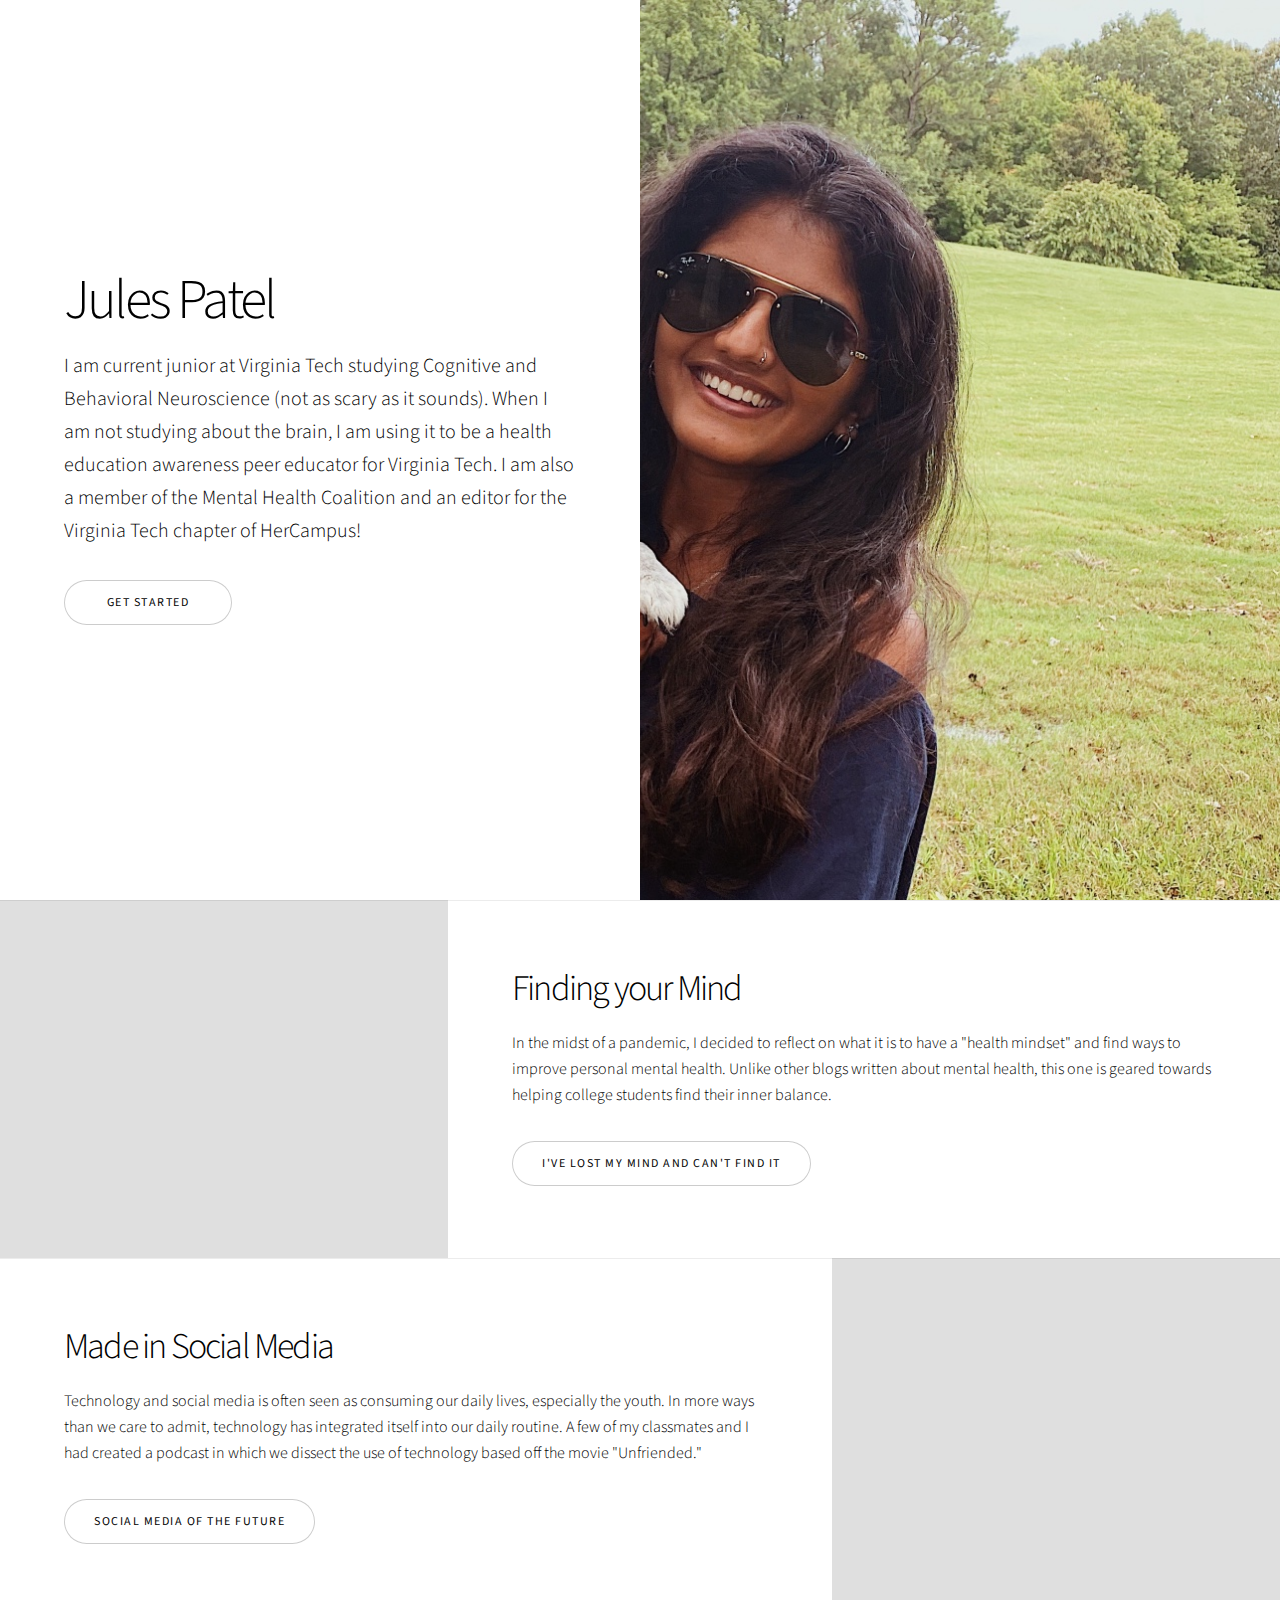
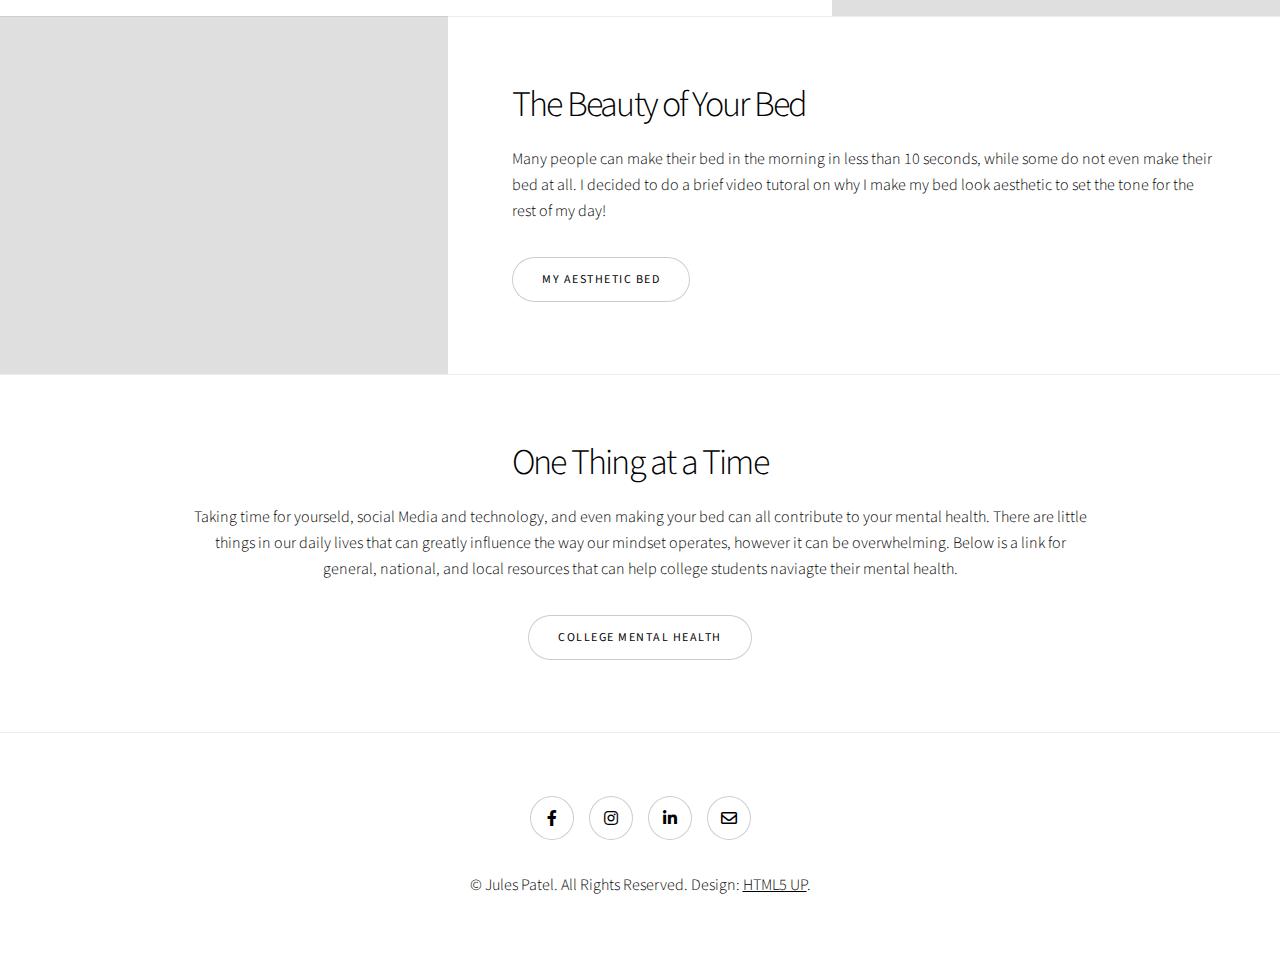
==== index.html @ b80de3bf "Update index.html" ====
<!DOCTYPE HTML>
<!--
	Story by HTML5 UP
	html5up.net | @ajlkn
	Free for personal and commercial use under the CCA 3.0 license (html5up.net/license)
-->
<html>
	<head>
		<title>Jules Patel</title>
		<meta charset="utf-8" />
		<meta name="viewport" content="width=device-width, initial-scale=1, user-scalable=no" />
		<link rel="stylesheet" href="assets/css/main.css" />
		<noscript><link rel="stylesheet" href="assets/css/noscript.css" /></noscript>
	</head>
	<body class="is-preload">

		<!-- Wrapper -->
			<div id="wrapper" class="divided">

				<!-- One -->
					<section class="banner style1 orient-left content-align-left image-position-right fullscreen onload-image-fade-in onload-content-fade-right">
						<div class="content">
							<h1>Jules Patel</h1>
							<p class="major"> I am current junior at Virginia Tech studying Cognitive and Behavioral Neuroscience (not as scary as it sounds). When I am not studying about the brain, I am using it to be a health education awareness peer educator for Virginia Tech. I am also a member of the Mental Health Coalition and an editor for the Virginia Tech chapter of HerCampus!</p>
							<ul class="actions stacked">
								<li><a href="#first" class="button big wide smooth-scroll-middle">Get Started</a></li>
							</ul>
						</div>
						<div class="image">
							<img src="images/dog-picture.jpg" alt="Jules Patel with her Dog" />
						</div>
					</section>

				<!-- Two -->
					<section class="spotlight style1 orient-right content-align-left image-position-center onscroll-image-fade-in" id="first">
						<div class="content">
							<h2>Finding your Mind</h2>
							<p>In the midst of a pandemic, I decided to reflect on what it is to have a "health mindset" and find ways to improve personal mental health. Unlike other blogs written about mental health, this one is geared towards helping college students find their inner balance.</p>

							<ul class="actions stacked">
								<li><a href="https://medium.com/@julesp14/ive-lost-my-mind-and-can-t-find-it-793884eb2aad?sk=927921e8052f304ed4b360e5c70a673d" class="button">I've Lost My Mind and Can't Find it</a></li>
							</ul>
						</div>
						<div class="image">
							<img src="images/yoga-peaceful.jpg" alt="Woman at Peace Doing Yoga" />
						</div>
					</section>

				<!-- Three -->
					<section class="spotlight style1 orient-left content-align-left image-position-center onscroll-image-fade-in">
						<div class="content">
							<h2>Made in Social Media</h2>
							<p>Technology and social media is often seen as consuming our daily lives, especially the youth. In more ways than we care to admit, technology has integrated itself into our daily routine. A few of my classmates and I had created a podcast in which we dissect the use of technology based off the movie "Unfriended."</p>

							<ul class="actions stacked">
								<li><a href="https://soundcloud.app.goo.gl/zYyv" class="button">Social Media of the Future</a></li>
							</ul>
						</div>
						<div class="image">
							<img src="images/handshake-people.jpg" alt="A handshake between 2 business men through a laptop" />
						</div>
					</section>

				<!-- Four -->
					<section class="spotlight style1 orient-right content-align-left image-position-center onscroll-image-fade-in">
						<div class="content">
							<h2>The Beauty of Your Bed</h2>
							<p>	Many people can make their bed in the morning in less than 10 seconds, while some do not even make their bed at all. I decided to do a brief video tutoral on why I make my bed look aesthetic to set the tone for the rest of my day!</p>
							<ul class="actions stacked">
								<li><a href="#" class="button">My Aesthetic Bed</a></li>
							</ul>
						</div>
						<div class="image">
							<img src="images/aesthetic-bed.jpg" alt="Aesthetic Bed" />
						</div>
					</section>

				<!-- Five -->
					<section class="wrapper style1 align-center">
						<div class="inner">
							<h2>One Thing at a Time</h2>
							<p>Taking time for yourseld, social Media and technology, and even making your bed can all contribute to your mental health. There are little things in our daily lives that can greatly influence the way our mindset operates, however it can be overwhelming. Below is a link for general, national, and local resources that can help college students naviagte their mental health.<p>
								<ul class="actions stacked">
									<li><a href="https://www.onlinecolleges.net/for-students/mental-health-resources/" class="button">College Mental Health</a></li>
								</ul>
						</div>
					</section>


				<!-- Footer -->
					<footer class="wrapper style1 align-center">
						<div class="inner">
							<ul class="icons">
								<li><a href="https://www.facebook.com/jules.patel/" class="icon brands style2 fa-facebook-f"><span class="label">Facebook</span></a></li>
								<li><a href="https://www.instagram.com/_julless_/" class="icon brands style2 fa-instagram"><span class="label">Instagram</span></a></li>
								<li><a href="#" class="icon brands style2 fa-linkedin-in"><span class="label">LinkedIn</span></a></li>
								<li><a href="#" class="icon style2 fa-envelope"><span class="label">Email</span></a></li>
							</ul>
							<p>&copy; Jules Patel. All Rights Reserved. Design: <a href="https://html5up.net">HTML5 UP</a>.</p>
						</div>
					</footer>

			</div>

		<!-- Scripts -->
			<script src="assets/js/jquery.min.js"></script>
			<script src="assets/js/jquery.scrollex.min.js"></script>
			<script src="assets/js/jquery.scrolly.min.js"></script>
			<script src="assets/js/browser.min.js"></script>
			<script src="assets/js/breakpoints.min.js"></script>
			<script src="assets/js/util.js"></script>
			<script src="assets/js/main.js"></script>

	</body>
</html>
---- assets/css/main.css ----
@import url(fontawesome-all.min.css);
@import url("https://fonts.googleapis.com/css?family=Source+Sans+Pro:300,300i,400,400i");

/*
	Story by HTML5 UP
	html5up.net | @ajlkn
	Free for personal and commercial use under the CCA 3.0 license (html5up.net/license)
*/

html, body, div, span, applet, object,
iframe, h1, h2, h3, h4, h5, h6, p, blockquote,
pre, a, abbr, acronym, address, big, cite,
code, del, dfn, em, img, ins, kbd, q, s, samp,
small, strike, strong, sub, sup, tt, var, b,
u, i, center, dl, dt, dd, ol, ul, li, fieldset,
form, label, legend, table, caption, tbody,
tfoot, thead, tr, th, td, article, aside,
canvas, details, embed, figure, figcaption,
footer, header, hgroup, menu, nav, output, ruby,
section, summary, time, mark, audio, video {
	margin: 0;
	padding: 0;
	border: 0;
	font-size: 100%;
	font: inherit;
	vertical-align: baseline;}

article, aside, details, figcaption, figure,
footer, header, hgroup, menu, nav, section {
	display: block;}

body {
	line-height: 1;
}

ol, ul {
	list-style: none;
}

blockquote, q {
	quotes: none;
}

	blockquote:before, blockquote:after, q:before, q:after {
		content: '';
		content: none;
	}

table {
	border-collapse: collapse;
	border-spacing: 0;
}

body {
	-webkit-text-size-adjust: none;
}

mark {
	background-color: transparent;
	color: inherit;
}

input::-moz-focus-inner {
	border: 0;
	padding: 0;
}

input, select, textarea {
	-moz-appearance: none;
	-webkit-appearance: none;
	-ms-appearance: none;
	appearance: none;
}

/* Basic */

	@-ms-viewport {
		width: device-width;
	}

	body {
		-ms-overflow-style: scrollbar;
	}

	@media screen and (max-width: 480px) {

		html, body {
			min-width: 320px;
		}

	}

	html {
		box-sizing: border-box;
	}

	*, *:before, *:after {
		box-sizing: inherit;
	}

	body {
		background: #ffffff;
	}

		body.is-preload *, body.is-preload *:before, body.is-preload *:after {
			-moz-animation: none !important;
			-webkit-animation: none !important;
			-ms-animation: none !important;
			animation: none !important;
			-moz-transition: none !important;
			-webkit-transition: none !important;
			-ms-transition: none !important;
			transition: none !important;
		}

/* Type */

	html {
		font-size: 18pt;
	}

		@media screen and (max-width: 1680px) {

			html {
				font-size: 14pt;
			}

		}

		@media screen and (max-width: 1280px) {

			html {
				font-size: 12pt;
			}

		}

		@media screen and (max-width: 736px) {

			html {
				font-size: 11pt;
			}

		}

		@media screen and (max-width: 360px) {

			html {
				font-size: 10pt;
			}

		}

	body {
		background-color: #ffffff;
		color: #000000;
	}

	body, input, select, textarea {
		font-family: "Source Sans Pro", Helvetica, sans-serif;
		font-size: 1rem;
		font-weight: 300;
		line-height: 1.65;
	}

	a {
		-moz-transition: color 0.2s ease-in-out;
		-webkit-transition: color 0.2s ease-in-out;
		-ms-transition: color 0.2s ease-in-out;
		transition: color 0.2s ease-in-out;
		text-decoration: underline;
	}

		a:hover {
			text-decoration: none;
		}

	strong, b {
		font-weight: 400;
	}

	em, i {
		font-style: italic;
	}

	p {
		margin: 0 0 2rem 0;
	}

		p.major {
			font-size: 1.25rem;
		}

	h1, h2, h3, h4, h5, h6 {
		font-weight: 300;
		line-height: 1.375;
		letter-spacing: -0.05em;
		margin: 0 0 1rem 0;
	}

		h1 a, h2 a, h3 a, h4 a, h5 a, h6 a {
			color: inherit;
			text-decoration: none;
		}

	h1 {
		font-size: 3.5rem;
		line-height: 1.2;
	}

	h2 {
		font-size: 2.25rem;
	}

	h3 {
		font-size: 1.5rem;
	}

	h4 {
		font-size: 1.1rem;
	}

	h5 {
		font-size: 0.9rem;
	}

	h6 {
		font-size: 0.7rem;
	}

	sub {
		font-size: 0.8rem;
		position: relative;
		top: 0.5rem;
	}

	sup {
		font-size: 0.8rem;
		position: relative;
		top: -0.5rem;
	}

	blockquote {
		border-left: solid 4px;
		font-style: italic;
		margin: 0 0 2rem 0;
		padding: 0.5rem 0 0.5rem 2rem;
	}

	code {
		border-radius: 4px;
		font-family: "Courier New", monospace;
		font-size: 0.9em;
		margin: 0 0.25rem;
		padding: 0.25rem 0.325rem;
	}

	pre {
		-webkit-overflow-scrolling: touch;
		font-family: "Courier New", monospace;
		font-size: 0.9em;
		margin: 0 0 2rem 0;
	}

		pre code {
			display: block;
			line-height: 1.5;
			padding: 0.75rem 1rem;
			overflow-x: auto;
		}

	hr {
		border: 0;
		border-bottom: solid 1px;
		margin: 2.5rem 0;
	}

		hr.major {
			margin: 3.5rem 0;
		}

	.align-left {
		text-align: left;
	}

	.align-center {
		text-align: center;
	}

	.align-right {
		text-align: right;
	}

	@media screen and (max-width: 736px) {

		p.major {
			font-size: 1.1rem;
		}

		h1 {
			font-size: 2.5rem;
		}

		h2 {
			font-size: 2rem;
		}

		h3 {
			font-size: 1.25rem;
		}

		h4 {
			font-size: 1rem;
		}

	}

	input, select, textarea {
		color: #000000;
	}

	a {
		color: #000000;
	}

		a:hover {
			color: #47D3E5;
		}

	strong, b {
		color: #000000;
	}

	h1, h2, h3, h4, h5, h6 {
		color: #000000;
	}

	blockquote {
		border-left-color: rgba(0, 0, 0, 0.2);
	}

	code {
		background: rgba(0, 0, 0, 0.05);
		border-color: rgba(0, 0, 0, 0.2);
	}

	hr {
		border-bottom-color: rgba(0, 0, 0, 0.2);
	}

/* Row */

	.row {
		display: flex;
		flex-wrap: wrap;
		box-sizing: border-box;
		align-items: stretch;
	}

		.row > * {
			box-sizing: border-box;
		}

		.row.gtr-uniform > * > :last-child {
			margin-bottom: 0;
		}

		.row.aln-left {
			justify-content: flex-start;
		}

		.row.aln-center {
			justify-content: center;
		}

		.row.aln-right {
			justify-content: flex-end;
		}

		.row.aln-top {
			align-items: flex-start;
		}

		.row.aln-middle {
			align-items: center;
		}

		.row.aln-bottom {
			align-items: flex-end;
		}

		.row > .imp {
			order: -1;
		}

		.row > .col-1 {
			width: 8.33333%;
		}

		.row > .off-1 {
			margin-left: 8.33333%;
		}

		.row > .col-2 {
			width: 16.66667%;
		}

		.row > .off-2 {
			margin-left: 16.66667%;
		}

		.row > .col-3 {
			width: 25%;
		}

		.row > .off-3 {
			margin-left: 25%;
		}

		.row > .col-4 {
			width: 33.33333%;
		}

		.row > .off-4 {
			margin-left: 33.33333%;
		}

		.row > .col-5 {
			width: 41.66667%;
		}

		.row > .off-5 {
			margin-left: 41.66667%;
		}

		.row > .col-6 {
			width: 50%;
		}

		.row > .off-6 {
			margin-left: 50%;
		}

		.row > .col-7 {
			width: 58.33333%;
		}

		.row > .off-7 {
			margin-left: 58.33333%;
		}

		.row > .col-8 {
			width: 66.66667%;
		}

		.row > .off-8 {
			margin-left: 66.66667%;
		}

		.row > .col-9 {
			width: 75%;
		}

		.row > .off-9 {
			margin-left: 75%;
		}

		.row > .col-10 {
			width: 83.33333%;
		}

		.row > .off-10 {
			margin-left: 83.33333%;
		}

		.row > .col-11 {
			width: 91.66667%;
		}

		.row > .off-11 {
			margin-left: 91.66667%;
		}

		.row > .col-12 {
			width: 100%;
		}

		.row > .off-12 {
			margin-left: 100%;
		}

		.row.gtr-0 {
			margin-top: 0;
			margin-left: 0rem;
		}

			.row.gtr-0 > * {
				padding: 0 0 0 0rem;
			}

			.row.gtr-0.gtr-uniform {
				margin-top: 0rem;
			}

				.row.gtr-0.gtr-uniform > * {
					padding-top: 0rem;
				}

		.row.gtr-25 {
			margin-top: 0;
			margin-left: -0.5rem;
		}

			.row.gtr-25 > * {
				padding: 0 0 0 0.5rem;
			}

			.row.gtr-25.gtr-uniform {
				margin-top: -0.5rem;
			}

				.row.gtr-25.gtr-uniform > * {
					padding-top: 0.5rem;
				}

		.row.gtr-50 {
			margin-top: 0;
			margin-left: -1rem;
		}

			.row.gtr-50 > * {
				padding: 0 0 0 1rem;
			}

			.row.gtr-50.gtr-uniform {
				margin-top: -1rem;
			}

				.row.gtr-50.gtr-uniform > * {
					padding-top: 1rem;
				}

		.row {
			margin-top: 0;
			margin-left: -2rem;
		}

			.row > * {
				padding: 0 0 0 2rem;
			}

			.row.gtr-uniform {
				margin-top: -2rem;
			}

				.row.gtr-uniform > * {
					padding-top: 2rem;
				}

		.row.gtr-150 {
			margin-top: 0;
			margin-left: -3rem;
		}

			.row.gtr-150 > * {
				padding: 0 0 0 3rem;
			}

			.row.gtr-150.gtr-uniform {
				margin-top: -3rem;
			}

				.row.gtr-150.gtr-uniform > * {
					padding-top: 3rem;
				}

		.row.gtr-200 {
			margin-top: 0;
			margin-left: -4rem;
		}

			.row.gtr-200 > * {
				padding: 0 0 0 4rem;
			}

			.row.gtr-200.gtr-uniform {
				margin-top: -4rem;
			}

				.row.gtr-200.gtr-uniform > * {
					padding-top: 4rem;
				}

		@media screen and (max-width: 1680px) {

			.row {
				display: flex;
				flex-wrap: wrap;
				box-sizing: border-box;
				align-items: stretch;
			}

				.row > * {
					box-sizing: border-box;
				}

				.row.gtr-uniform > * > :last-child {
					margin-bottom: 0;
				}

				.row.aln-left {
					justify-content: flex-start;
				}

				.row.aln-center {
					justify-content: center;
				}

				.row.aln-right {
					justify-content: flex-end;
				}

				.row.aln-top {
					align-items: flex-start;
				}

				.row.aln-middle {
					align-items: center;
				}

				.row.aln-bottom {
					align-items: flex-end;
				}

				.row > .imp-xlarge {
					order: -1;
				}

				.row > .col-1-xlarge {
					width: 8.33333%;
				}

				.row > .off-1-xlarge {
					margin-left: 8.33333%;
				}

				.row > .col-2-xlarge {
					width: 16.66667%;
				}

				.row > .off-2-xlarge {
					margin-left: 16.66667%;
				}

				.row > .col-3-xlarge {
					width: 25%;
				}

				.row > .off-3-xlarge {
					margin-left: 25%;
				}

				.row > .col-4-xlarge {
					width: 33.33333%;
				}

				.row > .off-4-xlarge {
					margin-left: 33.33333%;
				}

				.row > .col-5-xlarge {
					width: 41.66667%;
				}

				.row > .off-5-xlarge {
					margin-left: 41.66667%;
				}

				.row > .col-6-xlarge {
					width: 50%;
				}

				.row > .off-6-xlarge {
					margin-left: 50%;
				}

				.row > .col-7-xlarge {
					width: 58.33333%;
				}

				.row > .off-7-xlarge {
					margin-left: 58.33333%;
				}

				.row > .col-8-xlarge {
					width: 66.66667%;
				}

				.row > .off-8-xlarge {
					margin-left: 66.66667%;
				}

				.row > .col-9-xlarge {
					width: 75%;
				}

				.row > .off-9-xlarge {
					margin-left: 75%;
				}

				.row > .col-10-xlarge {
					width: 83.33333%;
				}

				.row > .off-10-xlarge {
					margin-left: 83.33333%;
				}

				.row > .col-11-xlarge {
					width: 91.66667%;
				}

				.row > .off-11-xlarge {
					margin-left: 91.66667%;
				}

				.row > .col-12-xlarge {
					width: 100%;
				}

				.row > .off-12-xlarge {
					margin-left: 100%;
				}

				.row.gtr-0 {
					margin-top: 0;
					margin-left: 0rem;
				}

					.row.gtr-0 > * {
						padding: 0 0 0 0rem;
					}

					.row.gtr-0.gtr-uniform {
						margin-top: 0rem;
					}

						.row.gtr-0.gtr-uniform > * {
							padding-top: 0rem;
						}

				.row.gtr-25 {
					margin-top: 0;
					margin-left: -0.5rem;
				}

					.row.gtr-25 > * {
						padding: 0 0 0 0.5rem;
					}

					.row.gtr-25.gtr-uniform {
						margin-top: -0.5rem;
					}

						.row.gtr-25.gtr-uniform > * {
							padding-top: 0.5rem;
						}

				.row.gtr-50 {
					margin-top: 0;
					margin-left: -1rem;
				}

					.row.gtr-50 > * {
						padding: 0 0 0 1rem;
					}

					.row.gtr-50.gtr-uniform {
						margin-top: -1rem;
					}

						.row.gtr-50.gtr-uniform > * {
							padding-top: 1rem;
						}

				.row {
					margin-top: 0;
					margin-left: -2rem;
				}

					.row > * {
						padding: 0 0 0 2rem;
					}

					.row.gtr-uniform {
						margin-top: -2rem;
					}

						.row.gtr-uniform > * {
							padding-top: 2rem;
						}

				.row.gtr-150 {
					margin-top: 0;
					margin-left: -3rem;
				}

					.row.gtr-150 > * {
						padding: 0 0 0 3rem;
					}

					.row.gtr-150.gtr-uniform {
						margin-top: -3rem;
					}

						.row.gtr-150.gtr-uniform > * {
							padding-top: 3rem;
						}

				.row.gtr-200 {
					margin-top: 0;
					margin-left: -4rem;
				}

					.row.gtr-200 > * {
						padding: 0 0 0 4rem;
					}

					.row.gtr-200.gtr-uniform {
						margin-top: -4rem;
					}

						.row.gtr-200.gtr-uniform > * {
							padding-top: 4rem;
						}

		}

		@media screen and (max-width: 1280px) {

			.row {
				display: flex;
				flex-wrap: wrap;
				box-sizing: border-box;
				align-items: stretch;
			}

				.row > * {
					box-sizing: border-box;
				}

				.row.gtr-uniform > * > :last-child {
					margin-bottom: 0;
				}

				.row.aln-left {
					justify-content: flex-start;
				}

				.row.aln-center {
					justify-content: center;
				}

				.row.aln-right {
					justify-content: flex-end;
				}

				.row.aln-top {
					align-items: flex-start;
				}

				.row.aln-middle {
					align-items: center;
				}

				.row.aln-bottom {
					align-items: flex-end;
				}

				.row > .imp-large {
					order: -1;
				}

				.row > .col-1-large {
					width: 8.33333%;
				}

				.row > .off-1-large {
					margin-left: 8.33333%;
				}

				.row > .col-2-large {
					width: 16.66667%;
				}

				.row > .off-2-large {
					margin-left: 16.66667%;
				}

				.row > .col-3-large {
					width: 25%;
				}

				.row > .off-3-large {
					margin-left: 25%;
				}

				.row > .col-4-large {
					width: 33.33333%;
				}

				.row > .off-4-large {
					margin-left: 33.33333%;
				}

				.row > .col-5-large {
					width: 41.66667%;
				}

				.row > .off-5-large {
					margin-left: 41.66667%;
				}

				.row > .col-6-large {
					width: 50%;
				}

				.row > .off-6-large {
					margin-left: 50%;
				}

				.row > .col-7-large {
					width: 58.33333%;
				}

				.row > .off-7-large {
					margin-left: 58.33333%;
				}

				.row > .col-8-large {
					width: 66.66667%;
				}

				.row > .off-8-large {
					margin-left: 66.66667%;
				}

				.row > .col-9-large {
					width: 75%;
				}

				.row > .off-9-large {
					margin-left: 75%;
				}

				.row > .col-10-large {
					width: 83.33333%;
				}

				.row > .off-10-large {
					margin-left: 83.33333%;
				}

				.row > .col-11-large {
					width: 91.66667%;
				}

				.row > .off-11-large {
					margin-left: 91.66667%;
				}

				.row > .col-12-large {
					width: 100%;
				}

				.row > .off-12-large {
					margin-left: 100%;
				}

				.row.gtr-0 {
					margin-top: 0;
					margin-left: 0rem;
				}

					.row.gtr-0 > * {
						padding: 0 0 0 0rem;
					}

					.row.gtr-0.gtr-uniform {
						margin-top: 0rem;
					}

						.row.gtr-0.gtr-uniform > * {
							padding-top: 0rem;
						}

				.row.gtr-25 {
					margin-top: 0;
					margin-left: -0.5rem;
				}

					.row.gtr-25 > * {
						padding: 0 0 0 0.5rem;
					}

					.row.gtr-25.gtr-uniform {
						margin-top: -0.5rem;
					}

						.row.gtr-25.gtr-uniform > * {
							padding-top: 0.5rem;
						}

				.row.gtr-50 {
					margin-top: 0;
					margin-left: -1rem;
				}

					.row.gtr-50 > * {
						padding: 0 0 0 1rem;
					}

					.row.gtr-50.gtr-uniform {
						margin-top: -1rem;
					}

						.row.gtr-50.gtr-uniform > * {
							padding-top: 1rem;
						}

				.row {
					margin-top: 0;
					margin-left: -2rem;
				}

					.row > * {
						padding: 0 0 0 2rem;
					}

					.row.gtr-uniform {
						margin-top: -2rem;
					}

						.row.gtr-uniform > * {
							padding-top: 2rem;
						}

				.row.gtr-150 {
					margin-top: 0;
					margin-left: -3rem;
				}

					.row.gtr-150 > * {
						padding: 0 0 0 3rem;
					}

					.row.gtr-150.gtr-uniform {
						margin-top: -3rem;
					}

						.row.gtr-150.gtr-uniform > * {
							padding-top: 3rem;
						}

				.row.gtr-200 {
					margin-top: 0;
					margin-left: -4rem;
				}

					.row.gtr-200 > * {
						padding: 0 0 0 4rem;
					}

					.row.gtr-200.gtr-uniform {
						margin-top: -4rem;
					}

						.row.gtr-200.gtr-uniform > * {
							padding-top: 4rem;
						}

		}

		@media screen and (max-width: 980px) {

			.row {
				display: flex;
				flex-wrap: wrap;
				box-sizing: border-box;
				align-items: stretch;
			}

				.row > * {
					box-sizing: border-box;
				}

				.row.gtr-uniform > * > :last-child {
					margin-bottom: 0;
				}

				.row.aln-left {
					justify-content: flex-start;
				}

				.row.aln-center {
					justify-content: center;
				}

				.row.aln-right {
					justify-content: flex-end;
				}

				.row.aln-top {
					align-items: flex-start;
				}

				.row.aln-middle {
					align-items: center;
				}

				.row.aln-bottom {
					align-items: flex-end;
				}

				.row > .imp-medium {
					order: -1;
				}

				.row > .col-1-medium {
					width: 8.33333%;
				}

				.row > .off-1-medium {
					margin-left: 8.33333%;
				}

				.row > .col-2-medium {
					width: 16.66667%;
				}

				.row > .off-2-medium {
					margin-left: 16.66667%;
				}

				.row > .col-3-medium {
					width: 25%;
				}

				.row > .off-3-medium {
					margin-left: 25%;
				}

				.row > .col-4-medium {
					width: 33.33333%;
				}

				.row > .off-4-medium {
					margin-left: 33.33333%;
				}

				.row > .col-5-medium {
					width: 41.66667%;
				}

				.row > .off-5-medium {
					margin-left: 41.66667%;
				}

				.row > .col-6-medium {
					width: 50%;
				}

				.row > .off-6-medium {
					margin-left: 50%;
				}

				.row > .col-7-medium {
					width: 58.33333%;
				}

				.row > .off-7-medium {
					margin-left: 58.33333%;
				}

				.row > .col-8-medium {
					width: 66.66667%;
				}

				.row > .off-8-medium {
					margin-left: 66.66667%;
				}

				.row > .col-9-medium {
					width: 75%;
				}

				.row > .off-9-medium {
					margin-left: 75%;
				}

				.row > .col-10-medium {
					width: 83.33333%;
				}

				.row > .off-10-medium {
					margin-left: 83.33333%;
				}

				.row > .col-11-medium {
					width: 91.66667%;
				}

				.row > .off-11-medium {
					margin-left: 91.66667%;
				}

				.row > .col-12-medium {
					width: 100%;
				}

				.row > .off-12-medium {
					margin-left: 100%;
				}

				.row.gtr-0 {
					margin-top: 0;
					margin-left: 0rem;
				}

					.row.gtr-0 > * {
						padding: 0 0 0 0rem;
					}

					.row.gtr-0.gtr-uniform {
						margin-top: 0rem;
					}

						.row.gtr-0.gtr-uniform > * {
							padding-top: 0rem;
						}

				.row.gtr-25 {
					margin-top: 0;
					margin-left: -0.5rem;
				}

					.row.gtr-25 > * {
						padding: 0 0 0 0.5rem;
					}

					.row.gtr-25.gtr-uniform {
						margin-top: -0.5rem;
					}

						.row.gtr-25.gtr-uniform > * {
							padding-top: 0.5rem;
						}

				.row.gtr-50 {
					margin-top: 0;
					margin-left: -1rem;
				}

					.row.gtr-50 > * {
						padding: 0 0 0 1rem;
					}

					.row.gtr-50.gtr-uniform {
						margin-top: -1rem;
					}

						.row.gtr-50.gtr-uniform > * {
							padding-top: 1rem;
						}

				.row {
					margin-top: 0;
					margin-left: -2rem;
				}

					.row > * {
						padding: 0 0 0 2rem;
					}

					.row.gtr-uniform {
						margin-top: -2rem;
					}

						.row.gtr-uniform > * {
							padding-top: 2rem;
						}

				.row.gtr-150 {
					margin-top: 0;
					margin-left: -3rem;
				}

					.row.gtr-150 > * {
						padding: 0 0 0 3rem;
					}

					.row.gtr-150.gtr-uniform {
						margin-top: -3rem;
					}

						.row.gtr-150.gtr-uniform > * {
							padding-top: 3rem;
						}

				.row.gtr-200 {
					margin-top: 0;
					margin-left: -4rem;
				}

					.row.gtr-200 > * {
						padding: 0 0 0 4rem;
					}

					.row.gtr-200.gtr-uniform {
						margin-top: -4rem;
					}

						.row.gtr-200.gtr-uniform > * {
							padding-top: 4rem;
						}

		}

		@media screen and (max-width: 736px) {

			.row {
				display: flex;
				flex-wrap: wrap;
				box-sizing: border-box;
				align-items: stretch;
			}

				.row > * {
					box-sizing: border-box;
				}

				.row.gtr-uniform > * > :last-child {
					margin-bottom: 0;
				}

				.row.aln-left {
					justify-content: flex-start;
				}

				.row.aln-center {
					justify-content: center;
				}

				.row.aln-right {
					justify-content: flex-end;
				}

				.row.aln-top {
					align-items: flex-start;
				}

				.row.aln-middle {
					align-items: center;
				}

				.row.aln-bottom {
					align-items: flex-end;
				}

				.row > .imp-small {
					order: -1;
				}

				.row > .col-1-small {
					width: 8.33333%;
				}

				.row > .off-1-small {
					margin-left: 8.33333%;
				}

				.row > .col-2-small {
					width: 16.66667%;
				}

				.row > .off-2-small {
					margin-left: 16.66667%;
				}

				.row > .col-3-small {
					width: 25%;
				}

				.row > .off-3-small {
					margin-left: 25%;
				}

				.row > .col-4-small {
					width: 33.33333%;
				}

				.row > .off-4-small {
					margin-left: 33.33333%;
				}

				.row > .col-5-small {
					width: 41.66667%;
				}

				.row > .off-5-small {
					margin-left: 41.66667%;
				}

				.row > .col-6-small {
					width: 50%;
				}

				.row > .off-6-small {
					margin-left: 50%;
				}

				.row > .col-7-small {
					width: 58.33333%;
				}

				.row > .off-7-small {
					margin-left: 58.33333%;
				}

				.row > .col-8-small {
					width: 66.66667%;
				}

				.row > .off-8-small {
					margin-left: 66.66667%;
				}

				.row > .col-9-small {
					width: 75%;
				}

				.row > .off-9-small {
					margin-left: 75%;
				}

				.row > .col-10-small {
					width: 83.33333%;
				}

				.row > .off-10-small {
					margin-left: 83.33333%;
				}

				.row > .col-11-small {
					width: 91.66667%;
				}

				.row > .off-11-small {
					margin-left: 91.66667%;
				}

				.row > .col-12-small {
					width: 100%;
				}

				.row > .off-12-small {
					margin-left: 100%;
				}

				.row.gtr-0 {
					margin-top: 0;
					margin-left: 0rem;
				}

					.row.gtr-0 > * {
						padding: 0 0 0 0rem;
					}

					.row.gtr-0.gtr-uniform {
						margin-top: 0rem;
					}

						.row.gtr-0.gtr-uniform > * {
							padding-top: 0rem;
						}

				.row.gtr-25 {
					margin-top: 0;
					margin-left: -0.5rem;
				}

					.row.gtr-25 > * {
						padding: 0 0 0 0.5rem;
					}

					.row.gtr-25.gtr-uniform {
						margin-top: -0.5rem;
					}

						.row.gtr-25.gtr-uniform > * {
							padding-top: 0.5rem;
						}

				.row.gtr-50 {
					margin-top: 0;
					margin-left: -1rem;
				}

					.row.gtr-50 > * {
						padding: 0 0 0 1rem;
					}

					.row.gtr-50.gtr-uniform {
						margin-top: -1rem;
					}

						.row.gtr-50.gtr-uniform > * {
							padding-top: 1rem;
						}

				.row {
					margin-top: 0;
					margin-left: -2rem;
				}

					.row > * {
						padding: 0 0 0 2rem;
					}

					.row.gtr-uniform {
						margin-top: -2rem;
					}

						.row.gtr-uniform > * {
							padding-top: 2rem;
						}

				.row.gtr-150 {
					margin-top: 0;
					margin-left: -3rem;
				}

					.row.gtr-150 > * {
						padding: 0 0 0 3rem;
					}

					.row.gtr-150.gtr-uniform {
						margin-top: -3rem;
					}

						.row.gtr-150.gtr-uniform > * {
							padding-top: 3rem;
						}

				.row.gtr-200 {
					margin-top: 0;
					margin-left: -4rem;
				}

					.row.gtr-200 > * {
						padding: 0 0 0 4rem;
					}

					.row.gtr-200.gtr-uniform {
						margin-top: -4rem;
					}

						.row.gtr-200.gtr-uniform > * {
							padding-top: 4rem;
						}

		}

		@media screen and (max-width: 480px) {

			.row {
				display: flex;
				flex-wrap: wrap;
				box-sizing: border-box;
				align-items: stretch;
			}

				.row > * {
					box-sizing: border-box;
				}

				.row.gtr-uniform > * > :last-child {
					margin-bottom: 0;
				}

				.row.aln-left {
					justify-content: flex-start;
				}

				.row.aln-center {
					justify-content: center;
				}

				.row.aln-right {
					justify-content: flex-end;
				}

				.row.aln-top {
					align-items: flex-start;
				}

				.row.aln-middle {
					align-items: center;
				}

				.row.aln-bottom {
					align-items: flex-end;
				}

				.row > .imp-xsmall {
					order: -1;
				}

				.row > .col-1-xsmall {
					width: 8.33333%;
				}

				.row > .off-1-xsmall {
					margin-left: 8.33333%;
				}

				.row > .col-2-xsmall {
					width: 16.66667%;
				}

				.row > .off-2-xsmall {
					margin-left: 16.66667%;
				}

				.row > .col-3-xsmall {
					width: 25%;
				}

				.row > .off-3-xsmall {
					margin-left: 25%;
				}

				.row > .col-4-xsmall {
					width: 33.33333%;
				}

				.row > .off-4-xsmall {
					margin-left: 33.33333%;
				}

				.row > .col-5-xsmall {
					width: 41.66667%;
				}

				.row > .off-5-xsmall {
					margin-left: 41.66667%;
				}

				.row > .col-6-xsmall {
					width: 50%;
				}

				.row > .off-6-xsmall {
					margin-left: 50%;
				}

				.row > .col-7-xsmall {
					width: 58.33333%;
				}

				.row > .off-7-xsmall {
					margin-left: 58.33333%;
				}

				.row > .col-8-xsmall {
					width: 66.66667%;
				}

				.row > .off-8-xsmall {
					margin-left: 66.66667%;
				}

				.row > .col-9-xsmall {
					width: 75%;
				}

				.row > .off-9-xsmall {
					margin-left: 75%;
				}

				.row > .col-10-xsmall {
					width: 83.33333%;
				}

				.row > .off-10-xsmall {
					margin-left: 83.33333%;
				}

				.row > .col-11-xsmall {
					width: 91.66667%;
				}

				.row > .off-11-xsmall {
					margin-left: 91.66667%;
				}

				.row > .col-12-xsmall {
					width: 100%;
				}

				.row > .off-12-xsmall {
					margin-left: 100%;
				}

				.row.gtr-0 {
					margin-top: 0;
					margin-left: 0rem;
				}

					.row.gtr-0 > * {
						padding: 0 0 0 0rem;
					}

					.row.gtr-0.gtr-uniform {
						margin-top: 0rem;
					}

						.row.gtr-0.gtr-uniform > * {
							padding-top: 0rem;
						}

				.row.gtr-25 {
					margin-top: 0;
					margin-left: -0.5rem;
				}

					.row.gtr-25 > * {
						padding: 0 0 0 0.5rem;
					}

					.row.gtr-25.gtr-uniform {
						margin-top: -0.5rem;
					}

						.row.gtr-25.gtr-uniform > * {
							padding-top: 0.5rem;
						}

				.row.gtr-50 {
					margin-top: 0;
					margin-left: -1rem;
				}

					.row.gtr-50 > * {
						padding: 0 0 0 1rem;
					}

					.row.gtr-50.gtr-uniform {
						margin-top: -1rem;
					}

						.row.gtr-50.gtr-uniform > * {
							padding-top: 1rem;
						}

				.row {
					margin-top: 0;
					margin-left: -2rem;
				}

					.row > * {
						padding: 0 0 0 2rem;
					}

					.row.gtr-uniform {
						margin-top: -2rem;
					}

						.row.gtr-uniform > * {
							padding-top: 2rem;
						}

				.row.gtr-150 {
					margin-top: 0;
					margin-left: -3rem;
				}

					.row.gtr-150 > * {
						padding: 0 0 0 3rem;
					}

					.row.gtr-150.gtr-uniform {
						margin-top: -3rem;
					}

						.row.gtr-150.gtr-uniform > * {
							padding-top: 3rem;
						}

				.row.gtr-200 {
					margin-top: 0;
					margin-left: -4rem;
				}

					.row.gtr-200 > * {
						padding: 0 0 0 4rem;
					}

					.row.gtr-200.gtr-uniform {
						margin-top: -4rem;
					}

						.row.gtr-200.gtr-uniform > * {
							padding-top: 4rem;
						}

		}

		@media screen and (max-width: 360px) {

			.row {
				display: flex;
				flex-wrap: wrap;
				box-sizing: border-box;
				align-items: stretch;
			}

				.row > * {
					box-sizing: border-box;
				}

				.row.gtr-uniform > * > :last-child {
					margin-bottom: 0;
				}

				.row.aln-left {
					justify-content: flex-start;
				}

				.row.aln-center {
					justify-content: center;
				}

				.row.aln-right {
					justify-content: flex-end;
				}

				.row.aln-top {
					align-items: flex-start;
				}

				.row.aln-middle {
					align-items: center;
				}

				.row.aln-bottom {
					align-items: flex-end;
				}

				.row > .imp-xxsmall {
					order: -1;
				}

				.row > .col-1-xxsmall {
					width: 8.33333%;
				}

				.row > .off-1-xxsmall {
					margin-left: 8.33333%;
				}

				.row > .col-2-xxsmall {
					width: 16.66667%;
				}

				.row > .off-2-xxsmall {
					margin-left: 16.66667%;
				}

				.row > .col-3-xxsmall {
					width: 25%;
				}

				.row > .off-3-xxsmall {
					margin-left: 25%;
				}

				.row > .col-4-xxsmall {
					width: 33.33333%;
				}

				.row > .off-4-xxsmall {
					margin-left: 33.33333%;
				}

				.row > .col-5-xxsmall {
					width: 41.66667%;
				}

				.row > .off-5-xxsmall {
					margin-left: 41.66667%;
				}

				.row > .col-6-xxsmall {
					width: 50%;
				}

				.row > .off-6-xxsmall {
					margin-left: 50%;
				}

				.row > .col-7-xxsmall {
					width: 58.33333%;
				}

				.row > .off-7-xxsmall {
					margin-left: 58.33333%;
				}

				.row > .col-8-xxsmall {
					width: 66.66667%;
				}

				.row > .off-8-xxsmall {
					margin-left: 66.66667%;
				}

				.row > .col-9-xxsmall {
					width: 75%;
				}

				.row > .off-9-xxsmall {
					margin-left: 75%;
				}

				.row > .col-10-xxsmall {
					width: 83.33333%;
				}

				.row > .off-10-xxsmall {
					margin-left: 83.33333%;
				}

				.row > .col-11-xxsmall {
					width: 91.66667%;
				}

				.row > .off-11-xxsmall {
					margin-left: 91.66667%;
				}

				.row > .col-12-xxsmall {
					width: 100%;
				}

				.row > .off-12-xxsmall {
					margin-left: 100%;
				}

				.row.gtr-0 {
					margin-top: 0;
					margin-left: 0rem;
				}

					.row.gtr-0 > * {
						padding: 0 0 0 0rem;
					}

					.row.gtr-0.gtr-uniform {
						margin-top: 0rem;
					}

						.row.gtr-0.gtr-uniform > * {
							padding-top: 0rem;
						}

				.row.gtr-25 {
					margin-top: 0;
					margin-left: -0.5rem;
				}

					.row.gtr-25 > * {
						padding: 0 0 0 0.5rem;
					}

					.row.gtr-25.gtr-uniform {
						margin-top: -0.5rem;
					}

						.row.gtr-25.gtr-uniform > * {
							padding-top: 0.5rem;
						}

				.row.gtr-50 {
					margin-top: 0;
					margin-left: -1rem;
				}

					.row.gtr-50 > * {
						padding: 0 0 0 1rem;
					}

					.row.gtr-50.gtr-uniform {
						margin-top: -1rem;
					}

						.row.gtr-50.gtr-uniform > * {
							padding-top: 1rem;
						}

				.row {
					margin-top: 0;
					margin-left: -2rem;
				}

					.row > * {
						padding: 0 0 0 2rem;
					}

					.row.gtr-uniform {
						margin-top: -2rem;
					}

						.row.gtr-uniform > * {
							padding-top: 2rem;
						}

				.row.gtr-150 {
					margin-top: 0;
					margin-left: -3rem;
				}

					.row.gtr-150 > * {
						padding: 0 0 0 3rem;
					}

					.row.gtr-150.gtr-uniform {
						margin-top: -3rem;
					}

						.row.gtr-150.gtr-uniform > * {
							padding-top: 3rem;
						}

				.row.gtr-200 {
					margin-top: 0;
					margin-left: -4rem;
				}

					.row.gtr-200 > * {
						padding: 0 0 0 4rem;
					}

					.row.gtr-200.gtr-uniform {
						margin-top: -4rem;
					}

						.row.gtr-200.gtr-uniform > * {
							padding-top: 4rem;
						}

		}

/* Box */

	.box {
		border-radius: 4px;
		border: solid 1px;
		margin-bottom: 2rem;
		padding: 1.5rem;
	}

		.box > :last-child,
		.box > :last-child > :last-child,
		.box > :last-child > :last-child > :last-child {
			margin-bottom: 0;
		}

		.box.alt {
			border: 0;
			border-radius: 0;
			padding: 0;
		}

	.box {
		border-color: rgba(0, 0, 0, 0.2);
	}

/* Button */

	input[type="submit"],
	input[type="reset"],
	input[type="button"],
	button,
	.button {
		-moz-appearance: none;
		-webkit-appearance: none;
		-ms-appearance: none;
		appearance: none;
		-moz-transition: background-color 0.2s ease-in-out, box-shadow 0.2s ease-in-out, color 0.2s ease-in-out;
		-webkit-transition: background-color 0.2s ease-in-out, box-shadow 0.2s ease-in-out, color 0.2s ease-in-out;
		-ms-transition: background-color 0.2s ease-in-out, box-shadow 0.2s ease-in-out, color 0.2s ease-in-out;
		transition: background-color 0.2s ease-in-out, box-shadow 0.2s ease-in-out, color 0.2s ease-in-out;
		border: 0;
		cursor: pointer;
		display: inline-block;
		font-weight: 400;
		letter-spacing: 0.125em;
		text-align: center;
		text-decoration: none;
		text-transform: uppercase;
		white-space: nowrap;
		font-size: 0.75rem;
		max-width: 20rem;
		height: 3.75em;
		line-height: 3.75em;
		border-radius: 3.75em;
		padding: 0 2.5em;
		text-overflow: ellipsis;
		overflow: hidden;
	}

		input[type="submit"].icon:before,
		input[type="reset"].icon:before,
		input[type="button"].icon:before,
		button.icon:before,
		.button.icon:before {
			margin-right: 0.5rem;
		}

		input[type="submit"].fit,
		input[type="reset"].fit,
		input[type="button"].fit,
		button.fit,
		.button.fit {
			width: 100%;
		}

		input[type="submit"].small,
		input[type="reset"].small,
		input[type="button"].small,
		button.small,
		.button.small {
			font-size: 0.6rem;
			height: 3.325em;
			line-height: 3.325em;
			border-radius: 3.325em;
			padding: 0 2em;
		}

		input[type="submit"].large,
		input[type="reset"].large,
		input[type="button"].large,
		button.large,
		.button.large {
			font-size: 0.8rem;
			height: 4em;
			line-height: 4em;
			border-radius: 4em;
			padding: 0 3em;
		}

		input[type="submit"].wide,
		input[type="reset"].wide,
		input[type="button"].wide,
		button.wide,
		.button.wide {
			min-width: 14em;
		}

		input[type="submit"].disabled, input[type="submit"]:disabled,
		input[type="reset"].disabled,
		input[type="reset"]:disabled,
		input[type="button"].disabled,
		input[type="button"]:disabled,
		button.disabled,
		button:disabled,
		.button.disabled,
		.button:disabled {
			pointer-events: none;
			opacity: 0.25;
		}

	input[type="submit"],
	input[type="reset"],
	input[type="button"],
	button,
	.button {
		background-color: transparent;
		box-shadow: inset 0 0 0 1px rgba(0, 0, 0, 0.2);
		color: #000000 !important;
	}

		input[type="submit"]:hover,
		input[type="reset"]:hover,
		input[type="button"]:hover,
		button:hover,
		.button:hover {
			box-shadow: inset 0 0 0 1px #47D3E5;
			color: #47D3E5 !important;
		}

		input[type="submit"]:active,
		input[type="reset"]:active,
		input[type="button"]:active,
		button:active,
		.button:active {
			background-color: rgba(71, 211, 229, 0.2);
			box-shadow: inset 0 0 0 1px #47D3E5;
			color: #47D3E5 !important;
		}

		input[type="submit"].primary,
		input[type="reset"].primary,
		input[type="button"].primary,
		button.primary,
		.button.primary {
			background-color: #000000;
			box-shadow: none;
			color: #ffffff !important;
		}

			input[type="submit"].primary:hover,
			input[type="reset"].primary:hover,
			input[type="button"].primary:hover,
			button.primary:hover,
			.button.primary:hover {
				background-color: #47D3E5;
			}

			input[type="submit"].primary:active,
			input[type="reset"].primary:active,
			input[type="button"].primary:active,
			button.primary:active,
			.button.primary:active {
				background-color: #1ebdd1;
			}

/* Form */

	form {
		margin: 0 0 2rem 0;
	}

		form > :last-child {
			margin-bottom: 0;
		}

		form > .fields {
			display: -moz-flex;
			display: -webkit-flex;
			display: -ms-flex;
			display: flex;
			-moz-flex-wrap: wrap;
			-webkit-flex-wrap: wrap;
			-ms-flex-wrap: wrap;
			flex-wrap: wrap;
			width: calc(100% + 3rem);
			margin: -1.5rem 0 2rem -1.5rem;
		}

			form > .fields > .field {
				-moz-flex-grow: 0;
				-webkit-flex-grow: 0;
				-ms-flex-grow: 0;
				flex-grow: 0;
				-moz-flex-shrink: 0;
				-webkit-flex-shrink: 0;
				-ms-flex-shrink: 0;
				flex-shrink: 0;
				padding: 1.5rem 0 0 1.5rem;
				width: calc(100% - 1.5rem);
			}

				form > .fields > .field.half {
					width: calc(50% - 0.75rem);
				}

				form > .fields > .field.third {
					width: calc(100%/3 - 0.5rem);
				}

				form > .fields > .field.quarter {
					width: calc(25% - 0.375rem);
				}

		@media screen and (max-width: 480px) {

			form > .fields {
				width: calc(100% + 3rem);
				margin: -1.5rem 0 2rem -1.5rem;
			}

				form > .fields > .field {
					padding: 1.5rem 0 0 1.5rem;
					width: calc(100% - 1.5rem);
				}

					form > .fields > .field.half {
						width: calc(100% - 1.5rem);
					}

					form > .fields > .field.third {
						width: calc(100% - 1.5rem);
					}

					form > .fields > .field.quarter {
						width: calc(100% - 1.5rem);
					}

		}

	label {
		display: block;
		font-size: 0.9rem;
		font-weight: 400;
		margin: 0 0 1rem 0;
	}

	input[type="text"],
	input[type="password"],
	input[type="email"],
	input[type="tel"],
	input[type="search"],
	input[type="url"],
	select,
	textarea {
		-moz-appearance: none;
		-webkit-appearance: none;
		-ms-appearance: none;
		appearance: none;
		background-color: transparent;
		border-radius: 4px;
		border: none;
		border: solid 1px;
		color: inherit;
		display: block;
		outline: 0;
		padding: 0 0.825rem;
		text-decoration: none;
		width: 100%;
	}

		input[type="text"]:invalid,
		input[type="password"]:invalid,
		input[type="email"]:invalid,
		input[type="tel"]:invalid,
		input[type="search"]:invalid,
		input[type="url"]:invalid,
		select:invalid,
		textarea:invalid {
			box-shadow: none;
		}

	select {
		background-size: 1.25rem;
		background-repeat: no-repeat;
		background-position: calc(100% - 1rem) center;
		height: 2.75rem;
		padding-right: 2.75rem;
		text-overflow: ellipsis;
	}

		select:focus::-ms-value {
			background-color: transparent;
		}

		select::-ms-expand {
			display: none;
		}

	input[type="text"],
	input[type="password"],
	input[type="email"],
	input[type="tel"],
	input[type="search"],
	input[type="url"],
	select {
		height: 2.75rem;
	}

	textarea {
		padding: 0.75rem 1rem;
	}

	input[type="checkbox"],
	input[type="radio"] {
		-moz-appearance: none;
		-webkit-appearance: none;
		-ms-appearance: none;
		appearance: none;
		display: block;
		float: left;
		margin-right: -2rem;
		opacity: 0;
		width: 1rem;
		z-index: -1;
	}

		input[type="checkbox"] + label,
		input[type="radio"] + label {
			text-decoration: none;
			-moz-user-select: none;
			-webkit-user-select: none;
			-ms-user-select: none;
			user-select: none;
			cursor: pointer;
			display: inline-block;
			font-size: 1rem;
			font-weight: 300;
			padding-left: 2.4rem;
			padding-right: 0.75rem;
			position: relative;
			margin-bottom: 0;
		}

			input[type="checkbox"] + label:before,
			input[type="radio"] + label:before {
				-moz-osx-font-smoothing: grayscale;
				-webkit-font-smoothing: antialiased;
				display: inline-block;
				font-style: normal;
				font-variant: normal;
				text-rendering: auto;
				line-height: 1;
				text-transform: none !important;
				font-family: 'Font Awesome 5 Free';
				font-weight: 900;
			}

			input[type="checkbox"] + label:before,
			input[type="radio"] + label:before {
				border-radius: 4px;
				border: solid 1px;
				content: '';
				display: inline-block;
				font-size: 0.8rem;
				height: 1.65rem;
				left: 0;
				line-height: 1.65rem;
				position: absolute;
				text-align: center;
				top: 0;
				width: 1.65rem;
			}

		input[type="checkbox"]:checked + label:before,
		input[type="radio"]:checked + label:before {
			content: '\f00c';
		}

	input[type="checkbox"] + label:before {
		border-radius: 4px;
	}

	input[type="radio"] + label:before {
		border-radius: 100%;
	}

	::-webkit-input-placeholder {
		opacity: 1.0;
	}

	:-moz-placeholder {
		opacity: 1.0;
	}

	::-moz-placeholder {
		opacity: 1.0;
	}

	:-ms-input-placeholder {
		opacity: 1.0;
	}

	label {
		color: #000000;
	}

	input[type="text"],
	input[type="password"],
	input[type="email"],
	input[type="tel"],
	input[type="search"],
	input[type="url"],
	select,
	textarea {
		border-color: rgba(0, 0, 0, 0.2);
	}

		input[type="text"]:focus,
		input[type="password"]:focus,
		input[type="email"]:focus,
		input[type="tel"]:focus,
		input[type="search"]:focus,
		input[type="url"]:focus,
		select:focus,
		textarea:focus {
			border-color: #47D3E5;
			box-shadow: 0 0 0 1px #47D3E5;
		}

	select {
		background-image: url("data:image/svg+xml;charset=utf8,%3Csvg xmlns='http://www.w3.org/2000/svg' width='40' height='40' preserveAspectRatio='none' viewBox='0 0 40 40'%3E%3Cpath d='M9.4,12.3l10.4,10.4l10.4-10.4c0.2-0.2,0.5-0.4,0.9-0.4c0.3,0,0.6,0.1,0.9,0.4l3.3,3.3c0.2,0.2,0.4,0.5,0.4,0.9 c0,0.4-0.1,0.6-0.4,0.9L20.7,31.9c-0.2,0.2-0.5,0.4-0.9,0.4c-0.3,0-0.6-0.1-0.9-0.4L4.3,17.3c-0.2-0.2-0.4-0.5-0.4-0.9 c0-0.4,0.1-0.6,0.4-0.9l3.3-3.3c0.2-0.2,0.5-0.4,0.9-0.4S9.1,12.1,9.4,12.3z' fill='rgba(0, 0, 0, 0.2)' /%3E%3C/svg%3E");
	}

		select option {
			color: #000000;
			background: #ffffff;
		}

	input[type="checkbox"] + label,
	input[type="radio"] + label {
		color: #000000;
	}

		input[type="checkbox"] + label:before,
		input[type="radio"] + label:before {
			border-color: rgba(0, 0, 0, 0.2);
		}

	input[type="checkbox"]:checked + label:before,
	input[type="radio"]:checked + label:before {
		background-color: #000000;
		border-color: #000000;
		color: #ffffff;
	}

	input[type="checkbox"]:focus + label:before,
	input[type="radio"]:focus + label:before {
		border-color: #47D3E5;
		box-shadow: 0 0 0 1px #47D3E5;
	}

	::-webkit-input-placeholder {
		color: rgba(0, 0, 0, 0.75) !important;
	}

	:-moz-placeholder {
		color: rgba(0, 0, 0, 0.75) !important;
	}

	::-moz-placeholder {
		color: rgba(0, 0, 0, 0.75) !important;
	}

	:-ms-input-placeholder {
		color: rgba(0, 0, 0, 0.75) !important;
	}

/* Icon */

	.icon {
		text-decoration: none;
		border-bottom: none;
		position: relative;
		text-align: center;
	}

		.icon:before {
			-moz-osx-font-smoothing: grayscale;
			-webkit-font-smoothing: antialiased;
			display: inline-block;
			font-style: normal;
			font-variant: normal;
			text-rendering: auto;
			line-height: 1;
			text-transform: none !important;
			font-family: 'Font Awesome 5 Free';
			font-weight: 400;
		}

		.icon > .label {
			display: none;
		}

		.icon:before {
			line-height: inherit;
		}

		.icon.solid:before {
			font-weight: 900;
		}

		.icon.brands:before {
			font-family: 'Font Awesome 5 Brands';
		}

		.icon.style2:before {
			border-radius: 2.75em;
			display: inline-block;
			height: 2.75em;
			line-height: 2.75em;
			width: 2.75em;
		}

		.icon.major {
			display: block;
			margin: 0 0 1rem 0;
		}

			.icon.major:before {
				font-size: 1.25rem;
			}

	a.icon.style2:before {
		-moz-transition: background-color 0.2s ease-in-out, box-shadow 0.2s ease-in-out, color 0.2s ease-in-out;
		-webkit-transition: background-color 0.2s ease-in-out, box-shadow 0.2s ease-in-out, color 0.2s ease-in-out;
		-ms-transition: background-color 0.2s ease-in-out, box-shadow 0.2s ease-in-out, color 0.2s ease-in-out;
		transition: background-color 0.2s ease-in-out, box-shadow 0.2s ease-in-out, color 0.2s ease-in-out;
	}

	.icon.style2:before {
		box-shadow: inset 0 0 0 1px rgba(0, 0, 0, 0.2);
	}

	a.icon.style2:hover:before {
		box-shadow: inset 0 0 0 1px #47D3E5;
		color: #47D3E5;
	}

	a.icon.style2:active:before {
		background-color: rgba(71, 211, 229, 0.1);
		box-shadow: inset 0 0 0 1px #47D3E5;
		color: #47D3E5;
	}

/* Image */

	.image {
		border: 0;
		border-radius: 4px;
		display: inline-block;
		position: relative;
	}

		.image img {
			display: block;
			border-radius: 4px;
		}

		.image.left, .image.right {
			width: 40%;
			max-width: 10rem;
		}

			.image.left img, .image.right img {
				width: 100%;
			}

		.image.left {
			float: left;
			margin: 0 1.5rem 1rem 0;
			top: 0.25rem;
		}

		.image.right {
			float: right;
			margin: 0 0 1rem 1.5rem;
			top: 0.25rem;
		}

		.image.fit {
			display: block;
			margin: 0 0 2rem 0;
			width: 100%;
		}

			.image.fit img {
				width: 100%;
			}

		.image.main {
			display: block;
			margin: 0 0 3rem 0;
			width: 100%;
		}

			.image.main img {
				width: 100%;
			}

/* List */

	ol {
		list-style: decimal;
		margin: 0 0 2rem 0;
		padding-left: 1.25rem;
	}

		ol li {
			padding-left: 0.25rem;
		}

	ul {
		list-style: disc;
		margin: 0 0 2rem 0;
		padding-left: 1rem;
	}

		ul li {
			padding-left: 0.5rem;
		}

		ul.alt {
			list-style: none;
			padding-left: 0;
		}

			ul.alt li {
				border-top: solid 1px;
				padding: 0.5rem 0;
			}

				ul.alt li:first-child {
					border-top: 0;
					padding-top: 0;
				}

	dl {
		margin: 0 0 2rem 0;
	}

		dl dt {
			display: block;
			font-weight: 400;
			margin: 0 0 1rem 0;
		}

		dl dd {
			margin-left: 2rem;
		}

		dl.style2 dt {
			width: 25%;
			float: left;
		}

		dl.style2 dd {
			width: 70%;
			float: left;
		}

		dl.style2:after {
			content: '';
			display: block;
			clear: both;
		}

	ul.alt li {
		border-top-color: rgba(0, 0, 0, 0.2);
	}

/* Actions */

	ul.actions {
		display: -moz-flex;
		display: -webkit-flex;
		display: -ms-flex;
		display: flex;
		cursor: default;
		list-style: none;
		margin-left: -1rem;
		padding-left: 0;
	}

		ul.actions li {
			padding: 0 0 0 1rem;
			vertical-align: middle;
		}

		ul.actions.special {
			-moz-justify-content: center;
			-webkit-justify-content: center;
			-ms-justify-content: center;
			justify-content: center;
			width: 100%;
			margin-left: 0;
		}

			ul.actions.special li:first-child {
				padding-left: 0;
			}

		ul.actions.stacked {
			-moz-flex-direction: column;
			-webkit-flex-direction: column;
			-ms-flex-direction: column;
			flex-direction: column;
			margin-left: 0;
		}

			ul.actions.stacked li {
				padding: 1.3rem 0 0 0;
			}

				ul.actions.stacked li:first-child {
					padding-top: 0;
				}

		ul.actions.fit {
			width: calc(100% + 1rem);
		}

			ul.actions.fit li {
				-moz-flex-grow: 1;
				-webkit-flex-grow: 1;
				-ms-flex-grow: 1;
				flex-grow: 1;
				-moz-flex-shrink: 1;
				-webkit-flex-shrink: 1;
				-ms-flex-shrink: 1;
				flex-shrink: 1;
				width: 100%;
			}

				ul.actions.fit li > * {
					width: 100%;
				}

			ul.actions.fit.stacked {
				width: 100%;
			}

		@media screen and (max-width: 480px) {

			ul.actions:not(.fixed) {
				-moz-flex-direction: column;
				-webkit-flex-direction: column;
				-ms-flex-direction: column;
				flex-direction: column;
				margin-left: 0;
				width: 100% !important;
			}

				ul.actions:not(.fixed) li {
					-moz-flex-grow: 1;
					-webkit-flex-grow: 1;
					-ms-flex-grow: 1;
					flex-grow: 1;
					-moz-flex-shrink: 1;
					-webkit-flex-shrink: 1;
					-ms-flex-shrink: 1;
					flex-shrink: 1;
					padding: 1rem 0 0 0;
					text-align: center;
					width: 100%;
				}

					ul.actions:not(.fixed) li > * {
						width: 100%;
					}

					ul.actions:not(.fixed) li:first-child {
						padding-top: 0;
					}

					ul.actions:not(.fixed) li input[type="submit"],
					ul.actions:not(.fixed) li input[type="reset"],
					ul.actions:not(.fixed) li input[type="button"],
					ul.actions:not(.fixed) li button,
					ul.actions:not(.fixed) li .button {
						width: 100%;
					}

						ul.actions:not(.fixed) li input[type="submit"].icon:before,
						ul.actions:not(.fixed) li input[type="reset"].icon:before,
						ul.actions:not(.fixed) li input[type="button"].icon:before,
						ul.actions:not(.fixed) li button.icon:before,
						ul.actions:not(.fixed) li .button.icon:before {
							margin-left: -0.5rem;
						}

		}

/* Icons */

	ul.icons {
		cursor: default;
		list-style: none;
		padding-left: 0;
	}

		ul.icons li {
			display: inline-block;
			padding: 0 0.75rem 0 0;
		}

			ul.icons li:last-child {
				padding-right: 0;
			}

/* Section/Article */

	section.special, article.special {
		text-align: center;
	}

	header p {
		position: relative;
		margin: -0.65rem 0 1.5rem 0;
		font-style: italic;
	}

	header h1 + p {
		font-size: 1.375rem;
	}

	header h2 + p {
		font-size: 1.25rem;
	}

	header h3 + p {
		font-size: 1.1rem;
	}

	header h4 + p,
	header h5 + p,
	header h6 + p {
		font-size: 0.9rem;
	}

	header p {
		color: rgba(0, 0, 0, 0.75);
	}

/* Table */

	.table-wrapper {
		-webkit-overflow-scrolling: touch;
		margin: 0 0 2rem 0;
		overflow-x: auto;
	}

		.table-wrapper > table {
			margin-bottom: 0;
		}

	table {
		margin: 0 0 2rem 0;
		width: 100%;
	}

		table tbody tr {
			border: solid 1px;
			border-left: 0;
			border-right: 0;
		}

		table td {
			padding: 0.75rem 0.75rem;
		}

		table th {
			font-size: 0.9rem;
			font-weight: 400;
			padding: 0 0.75rem 0.75rem 0.75rem;
			text-align: left;
		}

		table thead {
			border-bottom: solid 2px;
		}

		table tfoot {
			border-top: solid 2px;
		}

		table.alt {
			border-collapse: separate;
		}

			table.alt tbody tr td {
				border: solid 1px;
				border-left-width: 0;
				border-top-width: 0;
			}

				table.alt tbody tr td:first-child {
					border-left-width: 1px;
				}

			table.alt tbody tr:first-child td {
				border-top-width: 1px;
			}

			table.alt thead {
				border-bottom: 0;
			}

			table.alt tfoot {
				border-top: 0;
			}

		table.fixed {
			table-layout: fixed;
		}

	table tbody tr {
		border-color: rgba(0, 0, 0, 0.2);
	}

		table tbody tr:nth-child(2n + 1) {
			background-color: rgba(0, 0, 0, 0.05);
		}

		table tbody tr.alt {
			background-color: rgba(0, 0, 0, 0.05) !important;
		}

	table th {
		color: #000000;
	}

	table thead {
		border-bottom-color: rgba(0, 0, 0, 0.2);
	}

	table tfoot {
		border-top-color: rgba(0, 0, 0, 0.2);
	}

	table.alt tbody tr td {
		border-color: rgba(0, 0, 0, 0.2);
	}

	table.uniform tbody tr:nth-child(2n + 1) {
		background-color: transparent;
	}

/* Banner (transitions) */

	.banner.onload-content-fade-up .content {
		-moz-transition: opacity 0.75s ease-in-out, -moz-transform 0.75s ease-in-out;
		-webkit-transition: opacity 0.75s ease-in-out, -webkit-transform 0.75s ease-in-out;
		-ms-transition: opacity 0.75s ease-in-out, -ms-transform 0.75s ease-in-out;
		transition: opacity 0.75s ease-in-out, transform 0.75s ease-in-out;
	}

	body.is-preload .banner.onload-content-fade-up .content {
		-moz-transform: translateY(1rem);
		-webkit-transform: translateY(1rem);
		-ms-transform: translateY(1rem);
		transform: translateY(1rem);
		opacity: 0;
	}

	.banner.onload-content-fade-down .content {
		-moz-transition: opacity 0.75s ease-in-out, -moz-transform 0.75s ease-in-out;
		-webkit-transition: opacity 0.75s ease-in-out, -webkit-transform 0.75s ease-in-out;
		-ms-transition: opacity 0.75s ease-in-out, -ms-transform 0.75s ease-in-out;
		transition: opacity 0.75s ease-in-out, transform 0.75s ease-in-out;
	}

	body.is-preload .banner.onload-content-fade-down .content {
		-moz-transform: translateY(-1rem);
		-webkit-transform: translateY(-1rem);
		-ms-transform: translateY(-1rem);
		transform: translateY(-1rem);
		opacity: 0;
	}

	.banner.onload-content-fade-left .content {
		-moz-transition: opacity 0.75s ease-in-out, -moz-transform 0.75s ease-in-out;
		-webkit-transition: opacity 0.75s ease-in-out, -webkit-transform 0.75s ease-in-out;
		-ms-transition: opacity 0.75s ease-in-out, -ms-transform 0.75s ease-in-out;
		transition: opacity 0.75s ease-in-out, transform 0.75s ease-in-out;
	}

	body.is-preload .banner.onload-content-fade-left .content {
		-moz-transform: translateX(1rem);
		-webkit-transform: translateX(1rem);
		-ms-transform: translateX(1rem);
		transform: translateX(1rem);
		opacity: 0;
	}

	.banner.onload-content-fade-right .content {
		-moz-transition: opacity 0.75s ease-in-out, -moz-transform 0.75s ease-in-out;
		-webkit-transition: opacity 0.75s ease-in-out, -webkit-transform 0.75s ease-in-out;
		-ms-transition: opacity 0.75s ease-in-out, -ms-transform 0.75s ease-in-out;
		transition: opacity 0.75s ease-in-out, transform 0.75s ease-in-out;
	}

	body.is-preload .banner.onload-content-fade-right .content {
		-moz-transform: translateX(-1rem);
		-webkit-transform: translateX(-1rem);
		-ms-transform: translateX(-1rem);
		transform: translateX(-1rem);
		opacity: 0;
	}

	.banner.onload-content-fade-in .content {
		-moz-transition: opacity 0.75s ease-in-out;
		-webkit-transition: opacity 0.75s ease-in-out;
		-ms-transition: opacity 0.75s ease-in-out;
		transition: opacity 0.75s ease-in-out;
	}

	body.is-preload .banner.onload-content-fade-in .content {
		opacity: 0;
	}

	.banner.onload-image-fade-up .image {
		-moz-transition: opacity 0.75s ease-in-out, -moz-transform 0.75s ease-in-out;
		-webkit-transition: opacity 0.75s ease-in-out, -webkit-transform 0.75s ease-in-out;
		-ms-transition: opacity 0.75s ease-in-out, -ms-transform 0.75s ease-in-out;
		transition: opacity 0.75s ease-in-out, transform 0.75s ease-in-out;
	}

		.banner.onload-image-fade-up .image img {
			-moz-transition: opacity 0.75s ease-in-out;
			-webkit-transition: opacity 0.75s ease-in-out;
			-ms-transition: opacity 0.75s ease-in-out;
			transition: opacity 0.75s ease-in-out;
			-moz-transition-delay: 0.5625s;
			-webkit-transition-delay: 0.5625s;
			-ms-transition-delay: 0.5625s;
			transition-delay: 0.5625s;
		}

	body.is-preload .banner.onload-image-fade-up .image {
		-moz-transform: translateY(1rem);
		-webkit-transform: translateY(1rem);
		-ms-transform: translateY(1rem);
		transform: translateY(1rem);
		opacity: 0;
	}

		body.is-preload .banner.onload-image-fade-up .image img {
			opacity: 0;
		}

	.banner.onload-image-fade-down .image {
		-moz-transition: opacity 0.75s ease-in-out, -moz-transform 0.75s ease-in-out;
		-webkit-transition: opacity 0.75s ease-in-out, -webkit-transform 0.75s ease-in-out;
		-ms-transition: opacity 0.75s ease-in-out, -ms-transform 0.75s ease-in-out;
		transition: opacity 0.75s ease-in-out, transform 0.75s ease-in-out;
	}

		.banner.onload-image-fade-down .image img {
			-moz-transition: opacity 0.75s ease-in-out;
			-webkit-transition: opacity 0.75s ease-in-out;
			-ms-transition: opacity 0.75s ease-in-out;
			transition: opacity 0.75s ease-in-out;
			-moz-transition-delay: 0.5625s;
			-webkit-transition-delay: 0.5625s;
			-ms-transition-delay: 0.5625s;
			transition-delay: 0.5625s;
		}

	body.is-preload .banner.onload-image-fade-down .image {
		-moz-transform: translateY(-1rem);
		-webkit-transform: translateY(-1rem);
		-ms-transform: translateY(-1rem);
		transform: translateY(-1rem);
		opacity: 0;
	}

		body.is-preload .banner.onload-image-fade-down .image img {
			opacity: 0;
		}

	.banner.onload-image-fade-left .image {
		-moz-transition: opacity 0.75s ease-in-out, -moz-transform 0.75s ease-in-out;
		-webkit-transition: opacity 0.75s ease-in-out, -webkit-transform 0.75s ease-in-out;
		-ms-transition: opacity 0.75s ease-in-out, -ms-transform 0.75s ease-in-out;
		transition: opacity 0.75s ease-in-out, transform 0.75s ease-in-out;
	}

		.banner.onload-image-fade-left .image img {
			-moz-transition: opacity 0.75s ease-in-out;
			-webkit-transition: opacity 0.75s ease-in-out;
			-ms-transition: opacity 0.75s ease-in-out;
			transition: opacity 0.75s ease-in-out;
			-moz-transition-delay: 0.5625s;
			-webkit-transition-delay: 0.5625s;
			-ms-transition-delay: 0.5625s;
			transition-delay: 0.5625s;
		}

	body.is-preload .banner.onload-image-fade-left .image {
		-moz-transform: translateX(1rem);
		-webkit-transform: translateX(1rem);
		-ms-transform: translateX(1rem);
		transform: translateX(1rem);
		opacity: 0;
	}

		body.is-preload .banner.onload-image-fade-left .image img {
			opacity: 0;
		}

	.banner.onload-image-fade-right .image {
		-moz-transition: opacity 0.75s ease-in-out, -moz-transform 0.75s ease-in-out;
		-webkit-transition: opacity 0.75s ease-in-out, -webkit-transform 0.75s ease-in-out;
		-ms-transition: opacity 0.75s ease-in-out, -ms-transform 0.75s ease-in-out;
		transition: opacity 0.75s ease-in-out, transform 0.75s ease-in-out;
	}

		.banner.onload-image-fade-right .image img {
			-moz-transition: opacity 0.75s ease-in-out;
			-webkit-transition: opacity 0.75s ease-in-out;
			-ms-transition: opacity 0.75s ease-in-out;
			transition: opacity 0.75s ease-in-out;
			-moz-transition-delay: 0.5625s;
			-webkit-transition-delay: 0.5625s;
			-ms-transition-delay: 0.5625s;
			transition-delay: 0.5625s;
		}

	body.is-preload .banner.onload-image-fade-right .image {
		-moz-transform: translateX(-1rem);
		-webkit-transform: translateX(-1rem);
		-ms-transform: translateX(-1rem);
		transform: translateX(-1rem);
		opacity: 0;
	}

		body.is-preload .banner.onload-image-fade-right .image img {
			opacity: 0;
		}

	.banner.onload-image-fade-in .image img {
		-moz-transition: opacity 0.75s ease-in-out;
		-webkit-transition: opacity 0.75s ease-in-out;
		-ms-transition: opacity 0.75s ease-in-out;
		transition: opacity 0.75s ease-in-out;
	}

	body.is-preload .banner.onload-image-fade-in .image img {
		opacity: 0;
	}

	.banner.onscroll-content-fade-up .content {
		-moz-transition: opacity 0.75s ease-in-out, -moz-transform 0.75s ease-in-out;
		-webkit-transition: opacity 0.75s ease-in-out, -webkit-transform 0.75s ease-in-out;
		-ms-transition: opacity 0.75s ease-in-out, -ms-transform 0.75s ease-in-out;
		transition: opacity 0.75s ease-in-out, transform 0.75s ease-in-out;
	}

	.banner.onscroll-content-fade-up.is-inactive .content {
		-moz-transform: translateY(1rem);
		-webkit-transform: translateY(1rem);
		-ms-transform: translateY(1rem);
		transform: translateY(1rem);
		opacity: 0;
	}

	.banner.onscroll-content-fade-down .content {
		-moz-transition: opacity 0.75s ease-in-out, -moz-transform 0.75s ease-in-out;
		-webkit-transition: opacity 0.75s ease-in-out, -webkit-transform 0.75s ease-in-out;
		-ms-transition: opacity 0.75s ease-in-out, -ms-transform 0.75s ease-in-out;
		transition: opacity 0.75s ease-in-out, transform 0.75s ease-in-out;
	}

	.banner.onscroll-content-fade-down.is-inactive .content {
		-moz-transform: translateY(-1rem);
		-webkit-transform: translateY(-1rem);
		-ms-transform: translateY(-1rem);
		transform: translateY(-1rem);
		opacity: 0;
	}

	.banner.onscroll-content-fade-left .content {
		-moz-transition: opacity 0.75s ease-in-out, -moz-transform 0.75s ease-in-out;
		-webkit-transition: opacity 0.75s ease-in-out, -webkit-transform 0.75s ease-in-out;
		-ms-transition: opacity 0.75s ease-in-out, -ms-transform 0.75s ease-in-out;
		transition: opacity 0.75s ease-in-out, transform 0.75s ease-in-out;
	}

	.banner.onscroll-content-fade-left.is-inactive .content {
		-moz-transform: translateX(1rem);
		-webkit-transform: translateX(1rem);
		-ms-transform: translateX(1rem);
		transform: translateX(1rem);
		opacity: 0;
	}

	.banner.onscroll-content-fade-right .content {
		-moz-transition: opacity 0.75s ease-in-out, -moz-transform 0.75s ease-in-out;
		-webkit-transition: opacity 0.75s ease-in-out, -webkit-transform 0.75s ease-in-out;
		-ms-transition: opacity 0.75s ease-in-out, -ms-transform 0.75s ease-in-out;
		transition: opacity 0.75s ease-in-out, transform 0.75s ease-in-out;
	}

	.banner.onscroll-content-fade-right.is-inactive .content {
		-moz-transform: translateX(-1rem);
		-webkit-transform: translateX(-1rem);
		-ms-transform: translateX(-1rem);
		transform: translateX(-1rem);
		opacity: 0;
	}

	.banner.onscroll-content-fade-in .content {
		-moz-transition: opacity 0.75s ease-in-out;
		-webkit-transition: opacity 0.75s ease-in-out;
		-ms-transition: opacity 0.75s ease-in-out;
		transition: opacity 0.75s ease-in-out;
	}

	.banner.onscroll-content-fade-in.is-inactive .content {
		opacity: 0;
	}

	.banner.onscroll-image-fade-up .image {
		-moz-transition: opacity 0.75s ease-in-out, -moz-transform 0.75s ease-in-out;
		-webkit-transition: opacity 0.75s ease-in-out, -webkit-transform 0.75s ease-in-out;
		-ms-transition: opacity 0.75s ease-in-out, -ms-transform 0.75s ease-in-out;
		transition: opacity 0.75s ease-in-out, transform 0.75s ease-in-out;
	}

		.banner.onscroll-image-fade-up .image img {
			-moz-transition: opacity 0.75s ease-in-out;
			-webkit-transition: opacity 0.75s ease-in-out;
			-ms-transition: opacity 0.75s ease-in-out;
			transition: opacity 0.75s ease-in-out;
			-moz-transition-delay: 0.5625s;
			-webkit-transition-delay: 0.5625s;
			-ms-transition-delay: 0.5625s;
			transition-delay: 0.5625s;
		}

	.banner.onscroll-image-fade-up.is-inactive .image {
		-moz-transform: translateY(1rem);
		-webkit-transform: translateY(1rem);
		-ms-transform: translateY(1rem);
		transform: translateY(1rem);
		opacity: 0;
	}

		.banner.onscroll-image-fade-up.is-inactive .image img {
			opacity: 0;
		}

	.banner.onscroll-image-fade-down .image {
		-moz-transition: opacity 0.75s ease-in-out, -moz-transform 0.75s ease-in-out;
		-webkit-transition: opacity 0.75s ease-in-out, -webkit-transform 0.75s ease-in-out;
		-ms-transition: opacity 0.75s ease-in-out, -ms-transform 0.75s ease-in-out;
		transition: opacity 0.75s ease-in-out, transform 0.75s ease-in-out;
	}

		.banner.onscroll-image-fade-down .image img {
			-moz-transition: opacity 0.75s ease-in-out;
			-webkit-transition: opacity 0.75s ease-in-out;
			-ms-transition: opacity 0.75s ease-in-out;
			transition: opacity 0.75s ease-in-out;
			-moz-transition-delay: 0.5625s;
			-webkit-transition-delay: 0.5625s;
			-ms-transition-delay: 0.5625s;
			transition-delay: 0.5625s;
		}

	.banner.onscroll-image-fade-down.is-inactive .image {
		-moz-transform: translateY(-1rem);
		-webkit-transform: translateY(-1rem);
		-ms-transform: translateY(-1rem);
		transform: translateY(-1rem);
		opacity: 0;
	}

		.banner.onscroll-image-fade-down.is-inactive .image img {
			opacity: 0;
		}

	.banner.onscroll-image-fade-left .image {
		-moz-transition: opacity 0.75s ease-in-out, -moz-transform 0.75s ease-in-out;
		-webkit-transition: opacity 0.75s ease-in-out, -webkit-transform 0.75s ease-in-out;
		-ms-transition: opacity 0.75s ease-in-out, -ms-transform 0.75s ease-in-out;
		transition: opacity 0.75s ease-in-out, transform 0.75s ease-in-out;
	}

		.banner.onscroll-image-fade-left .image img {
			-moz-transition: opacity 0.75s ease-in-out;
			-webkit-transition: opacity 0.75s ease-in-out;
			-ms-transition: opacity 0.75s ease-in-out;
			transition: opacity 0.75s ease-in-out;
			-moz-transition-delay: 0.5625s;
			-webkit-transition-delay: 0.5625s;
			-ms-transition-delay: 0.5625s;
			transition-delay: 0.5625s;
		}

	.banner.onscroll-image-fade-left.is-inactive .image {
		-moz-transform: translateX(1rem);
		-webkit-transform: translateX(1rem);
		-ms-transform: translateX(1rem);
		transform: translateX(1rem);
		opacity: 0;
	}

		.banner.onscroll-image-fade-left.is-inactive .image img {
			opacity: 0;
		}

	.banner.onscroll-image-fade-right .image {
		-moz-transition: opacity 0.75s ease-in-out, -moz-transform 0.75s ease-in-out;
		-webkit-transition: opacity 0.75s ease-in-out, -webkit-transform 0.75s ease-in-out;
		-ms-transition: opacity 0.75s ease-in-out, -ms-transform 0.75s ease-in-out;
		transition: opacity 0.75s ease-in-out, transform 0.75s ease-in-out;
	}

		.banner.onscroll-image-fade-right .image img {
			-moz-transition: opacity 0.75s ease-in-out;
			-webkit-transition: opacity 0.75s ease-in-out;
			-ms-transition: opacity 0.75s ease-in-out;
			transition: opacity 0.75s ease-in-out;
			-moz-transition-delay: 0.5625s;
			-webkit-transition-delay: 0.5625s;
			-ms-transition-delay: 0.5625s;
			transition-delay: 0.5625s;
		}

	.banner.onscroll-image-fade-right.is-inactive .image {
		-moz-transform: translateX(-1rem);
		-webkit-transform: translateX(-1rem);
		-ms-transform: translateX(-1rem);
		transform: translateX(-1rem);
		opacity: 0;
	}

		.banner.onscroll-image-fade-right.is-inactive .image img {
			opacity: 0;
		}

	.banner.onscroll-image-fade-in .image img {
		-moz-transition: opacity 0.75s ease-in-out;
		-webkit-transition: opacity 0.75s ease-in-out;
		-ms-transition: opacity 0.75s ease-in-out;
		transition: opacity 0.75s ease-in-out;
	}

	.banner.onscroll-image-fade-in.is-inactive .image img {
		opacity: 0;
	}

/* Banner (style1) */

	.banner.style1 {
		-moz-align-items: -moz-stretch;
		-webkit-align-items: -webkit-stretch;
		-ms-align-items: -ms-stretch;
		align-items: stretch;
		display: -moz-flex;
		display: -webkit-flex;
		display: -ms-flex;
		display: flex;
		-moz-flex-direction: row;
		-webkit-flex-direction: row;
		-ms-flex-direction: row;
		flex-direction: row;
		-moz-justify-content: -moz-flex-end;
		-webkit-justify-content: -webkit-flex-end;
		-ms-justify-content: -ms-flex-end;
		justify-content: flex-end;
		position: relative;
		text-align: left;
		overflow-x: hidden;
	}

		.banner.style1 .content {
			padding: 7rem 7rem 5rem 7rem ;
			-moz-align-self: center;
			-webkit-align-self: center;
			-ms-align-self: center;
			align-self: center;
			-moz-flex-grow: 1;
			-webkit-flex-grow: 1;
			-ms-flex-grow: 1;
			flex-grow: 1;
			-moz-flex-shrink: 1;
			-webkit-flex-shrink: 1;
			-ms-flex-shrink: 1;
			flex-shrink: 1;
			width: 50%;
			max-width: 48rem;
			margin: 0 auto;
		}

		.banner.style1 .image {
			-moz-flex-grow: 0;
			-webkit-flex-grow: 0;
			-ms-flex-grow: 0;
			flex-grow: 0;
			-moz-flex-shrink: 0;
			-webkit-flex-shrink: 0;
			-ms-flex-shrink: 0;
			flex-shrink: 0;
			border-radius: 0;
			width: 50%;
		}

			.banner.style1 .image img {
				-moz-object-fit: cover;
				-webkit-object-fit: cover;
				-ms-object-fit: cover;
				object-fit: cover;
				-moz-object-position: center;
				-webkit-object-position: center;
				-ms-object-position: center;
				object-position: center;
				display: block;
				position: absolute;
				top: 0;
				left: 0;
				width: 100%;
				height: 100%;
				border-radius: 0;
			}

		@media screen and (max-width: 1680px) {

			.banner.style1 .content {
				padding: 5rem 5rem 3rem 5rem ;
			}

		}

		@media screen and (max-width: 1280px) {

			.banner.style1 .content {
				padding: 4rem 4rem 2rem 4rem ;
			}

		}

		@media screen and (max-width: 980px) {

			.banner.style1 .content {
				padding: 3.75rem 3rem 1.75rem 3rem ;
			}

		}

		@media screen and (max-width: 736px) {

			.banner.style1 .content {
				padding: 2.5rem 2rem 0.5rem 2rem ;
			}

		}

		@media screen and (orientation: portrait) {

			.banner.style1 {
				-moz-flex-direction: column-reverse;
				-webkit-flex-direction: column-reverse;
				-ms-flex-direction: column-reverse;
				flex-direction: column-reverse;
				text-align: center;
			}

				.banner.style1 .content {
					display: -moz-flex;
					display: -webkit-flex;
					display: -ms-flex;
					display: flex;
					-moz-flex-direction: column;
					-webkit-flex-direction: column;
					-ms-flex-direction: column;
					flex-direction: column;
					-moz-justify-content: center;
					-webkit-justify-content: center;
					-ms-justify-content: center;
					justify-content: center;
					width: 100%;
					max-width: 100%;
				}

				.banner.style1 .image {
					width: 100%;
					max-width: 100%;
					height: 45vh;
				}

		}

		.banner.style1.fullscreen {
			min-height: 100vh;
		}

			@media screen and (orientation: portrait) {

				.banner.style1.fullscreen .content {
					min-height: 50vh;
				}

				.banner.style1.fullscreen .image {
					height: 50vh;
				}

			}

		.banner.style1.orient-right {
			-moz-flex-direction: row-reverse;
			-webkit-flex-direction: row-reverse;
			-ms-flex-direction: row-reverse;
			flex-direction: row-reverse;
		}

			@media screen and (orientation: portrait) {

				.banner.style1.orient-right {
					-moz-flex-direction: column-reverse;
					-webkit-flex-direction: column-reverse;
					-ms-flex-direction: column-reverse;
					flex-direction: column-reverse;
				}

			}

		.banner.style1.content-align-center {
			text-align: center;
		}

		.banner.style1.content-align-right {
			text-align: right;
		}

			@media screen and (orientation: portrait) {

				.banner.style1.content-align-right {
					text-align: center;
				}

			}

		.banner.style1.image-position-left .image img {
			-moz-object-position: left;
			-webkit-object-position: left;
			-ms-object-position: left;
			object-position: left;
		}

		.banner.style1.image-position-right .image img {
			-moz-object-position: right;
			-webkit-object-position: right;
			-ms-object-position: right;
			object-position: right;
		}

/* Banner (style2) */

	.banner.style2 {
		padding: 5.25rem 5.25rem 3.25rem 5.25rem ;
		-moz-align-items: center;
		-webkit-align-items: center;
		-ms-align-items: center;
		align-items: center;
		display: -moz-flex;
		display: -webkit-flex;
		display: -ms-flex;
		display: flex;
		-moz-justify-content: center;
		-webkit-justify-content: center;
		-ms-justify-content: center;
		justify-content: center;
		background-color: inherit;
		position: relative;
		text-align: center;
		overflow-x: hidden;
	}

		.banner.style2 .content {
			padding: 5.25rem 5.25rem 3.25rem 5.25rem ;
			position: relative;
			width: 40rem;
			max-width: 100%;
			background-color: inherit;
			border-radius: 0.5rem;
			margin-bottom: 2rem;
			z-index: 1;
		}

		.banner.style2 .image {
			-moz-flex-grow: 0;
			-webkit-flex-grow: 0;
			-ms-flex-grow: 0;
			flex-grow: 0;
			-moz-flex-shrink: 0;
			-webkit-flex-shrink: 0;
			-ms-flex-shrink: 0;
			flex-shrink: 0;
			position: absolute;
			width: 100%;
			height: 100%;
			top: 0;
			left: 0;
			border-radius: 0;
		}

			.banner.style2 .image img {
				-moz-object-fit: cover;
				-webkit-object-fit: cover;
				-ms-object-fit: cover;
				object-fit: cover;
				-moz-object-position: center;
				-webkit-object-position: center;
				-ms-object-position: center;
				object-position: center;
				display: block;
				position: absolute;
				top: 0;
				left: 0;
				width: 100%;
				height: 100%;
				border-radius: 0;
			}

		@media screen and (max-width: 1680px) {

			.banner.style2 {
				padding: 3.75rem 3.75rem 1.75rem 3.75rem ;
			}

				.banner.style2 .content {
					padding: 3.75rem 3.75rem 1.75rem 3.75rem ;
				}

		}

		@media screen and (max-width: 1280px) {

			.banner.style2 {
				padding: 4rem 3rem 2rem 3rem ;
			}

				.banner.style2 .content {
					padding: 4rem 3rem 2rem 3rem ;
				}

		}

		@media screen and (max-width: 980px) {

			.banner.style2 {
				padding: 3rem 3rem 1rem 3rem ;
			}

				.banner.style2 .content {
					padding: 3.75rem 2.25rem 1.75rem 2.25rem ;
				}

		}

		@media screen and (max-width: 736px) {

			.banner.style2 {
				padding: 2rem 2rem 0.1rem 2rem ;
			}

				.banner.style2 .content {
					padding: 2.5rem 1.5rem 0.5rem 1.5rem ;
				}

		}

		.banner.style2.fullscreen {
			min-height: 100vh;
		}

		.banner.style2.orient-left {
			-moz-justify-content: -moz-flex-start;
			-webkit-justify-content: -webkit-flex-start;
			-ms-justify-content: -ms-flex-start;
			justify-content: flex-start;
			padding-left: 0;
		}

			.banner.style2.orient-left .content {
				border-top-left-radius: 0;
				border-bottom-left-radius: 0;
			}

		.banner.style2.orient-right {
			-moz-justify-content: -moz-flex-end;
			-webkit-justify-content: -webkit-flex-end;
			-ms-justify-content: -ms-flex-end;
			justify-content: flex-end;
			padding-right: 0;
		}

			.banner.style2.orient-right .content {
				border-top-right-radius: 0;
				border-bottom-right-radius: 0;
			}

		.banner.style2.content-align-left {
			text-align: left;
		}

		.banner.style2.content-align-right {
			text-align: right;
		}

		.banner.style2.image-position-left .image img {
			-moz-object-position: left;
			-webkit-object-position: left;
			-ms-object-position: left;
			object-position: left;
		}

		.banner.style2.image-position-right .image img {
			-moz-object-position: right;
			-webkit-object-position: right;
			-ms-object-position: right;
			object-position: right;
		}

/* Banner (style3) */

	.banner.style3 {
		padding: 7rem 7rem 5rem 7rem ;
		-moz-align-items: center;
		-webkit-align-items: center;
		-ms-align-items: center;
		align-items: center;
		display: -moz-flex;
		display: -webkit-flex;
		display: -ms-flex;
		display: flex;
		-moz-flex-direction: row-reverse;
		-webkit-flex-direction: row-reverse;
		-ms-flex-direction: row-reverse;
		flex-direction: row-reverse;
		-moz-justify-content: center;
		-webkit-justify-content: center;
		-ms-justify-content: center;
		justify-content: center;
		position: relative;
		text-align: left;
		overflow-x: hidden;
	}

		.banner.style3 .content {
			width: 31.5rem;
			max-width: 100%;
		}

		.banner.style3 .image {
			-moz-flex-grow: 0;
			-webkit-flex-grow: 0;
			-ms-flex-grow: 0;
			flex-grow: 0;
			-moz-flex-shrink: 0;
			-webkit-flex-shrink: 0;
			-ms-flex-shrink: 0;
			flex-shrink: 0;
			width: 21rem;
			height: 21rem;
			border-radius: 100%;
			margin: 0 3.5rem 2rem 0;
		}

			.banner.style3 .image img {
				-moz-object-fit: cover;
				-webkit-object-fit: cover;
				-ms-object-fit: cover;
				object-fit: cover;
				-moz-object-position: center;
				-webkit-object-position: center;
				-ms-object-position: center;
				object-position: center;
				display: block;
				width: 100%;
				height: 100%;
				border-radius: 100%;
			}

		@media screen and (max-width: 1680px) {

			.banner.style3 {
				padding: 5rem 5rem 3rem 5rem ;
			}

		}

		@media screen and (max-width: 1280px) {

			.banner.style3 {
				padding: 4rem 4rem 2rem 4rem ;
			}

		}

		@media screen and (max-width: 980px) {

			.banner.style3 {
				padding: 3.75rem 3rem 1.75rem 3rem ;
			}

				.banner.style3 .image {
					width: 18.375rem;
					height: 18.375rem;
				}

		}

		@media screen and (max-width: 736px) {

			.banner.style3 {
				padding: 2.5rem 2rem 0.5rem 2rem ;
				-moz-align-items: -moz-flex-start;
				-webkit-align-items: -webkit-flex-start;
				-ms-align-items: -ms-flex-start;
				align-items: flex-start;
			}

				.banner.style3 .image {
					width: 15.75rem;
					height: 15.75rem;
					margin: 0 2rem 2rem 0;
				}

		}

		@media screen and (orientation: portrait) {

			.banner.style3 {
				-moz-align-items: center;
				-webkit-align-items: center;
				-ms-align-items: center;
				align-items: center;
				-moz-flex-direction: column-reverse;
				-webkit-flex-direction: column-reverse;
				-ms-flex-direction: column-reverse;
				flex-direction: column-reverse;
				text-align: center;
			}

				.banner.style3 .content {
					width: 34rem;
					max-width: 100%;
				}

				.banner.style3 .image {
					margin-right: 0;
				}

		}

		.banner.style3.fullscreen {
			min-height: 100vh;
		}

		.banner.style3.orient-left {
			-moz-flex-direction: row;
			-webkit-flex-direction: row;
			-ms-flex-direction: row;
			flex-direction: row;
		}

			.banner.style3.orient-left .image {
				margin: 0 0 2rem 3.5rem;
			}

			@media screen and (max-width: 736px) {

				.banner.style3.orient-left .image {
					margin: 0 0 2rem 2rem;
				}

			}

			@media screen and (orientation: portrait) {

				.banner.style3.orient-left {
					-moz-flex-direction: column-reverse;
					-webkit-flex-direction: column-reverse;
					-ms-flex-direction: column-reverse;
					flex-direction: column-reverse;
				}

					.banner.style3.orient-left .image {
						margin-left: 0;
					}

			}

		.banner.style3.content-align-center {
			text-align: center;
		}

		.banner.style3.content-align-right {
			text-align: right;
		}

		.banner.style3.image-position-left .image img {
			-moz-object-position: left;
			-webkit-object-position: left;
			-ms-object-position: left;
			object-position: left;
		}

		.banner.style3.image-position-right .image img {
			-moz-object-position: right;
			-webkit-object-position: right;
			-ms-object-position: right;
			object-position: right;
		}

/* Banner (style4) */

	.banner.style4 {
		padding: 7rem 7rem 5rem 7rem ;
		-moz-align-items: center;
		-webkit-align-items: center;
		-ms-align-items: center;
		align-items: center;
		display: -moz-flex;
		display: -webkit-flex;
		display: -ms-flex;
		display: flex;
		-moz-flex-direction: row-reverse;
		-webkit-flex-direction: row-reverse;
		-ms-flex-direction: row-reverse;
		flex-direction: row-reverse;
		-moz-justify-content: center;
		-webkit-justify-content: center;
		-ms-justify-content: center;
		justify-content: center;
		position: relative;
		text-align: left;
		overflow-x: hidden;
	}

		.banner.style4 .content {
			width: 31.5rem;
			max-width: 100%;
		}

		.banner.style4 .image {
			-moz-flex-grow: 0;
			-webkit-flex-grow: 0;
			-ms-flex-grow: 0;
			flex-grow: 0;
			-moz-flex-shrink: 0;
			-webkit-flex-shrink: 0;
			-ms-flex-shrink: 0;
			flex-shrink: 0;
			border-radius: 0;
			border: solid 1px;
			width: 13rem;
			height: 23.11111rem;
			margin-top: 2.5rem;
			margin-bottom: 5rem;
			margin-right: 3.5rem;
		}

			.banner.style4 .image img {
				-moz-object-fit: cover;
				-webkit-object-fit: cover;
				-ms-object-fit: cover;
				object-fit: cover;
				-moz-object-position: center;
				-webkit-object-position: center;
				-ms-object-position: center;
				object-position: center;
				display: block;
				width: 100%;
				height: 100%;
				border-radius: 0;
			}

			.banner.style4 .image:before {
				content: '';
				display: block;
				background-position: center;
				background-repeat: no-repeat;
				border: solid 1px;
				border-bottom: 0;
			}

			.banner.style4 .image:after {
				content: '';
				display: block;
				background-position: center;
				background-repeat: no-repeat;
				border: solid 1px;
				border-top: 0;
			}

			.banner.style4 .image:before {
				height: 2.5rem;
				background-size: 64px 32px;
				margin-top: -2.5rem;
				border-radius: 1rem 1rem 0 0;
			}

			.banner.style4 .image:after {
				height: 3rem;
				background-size: 64px 32px;
				margin-bottom: -3rem;
				border-radius: 0 0 1rem 1rem;
			}

		@media screen and (max-width: 1680px) {

			.banner.style4 {
				padding: 5rem 5rem 3rem 5rem ;
			}

		}

		@media screen and (max-width: 1280px) {

			.banner.style4 {
				padding: 4rem 4rem 2rem 4rem ;
			}

		}

		@media screen and (max-width: 980px) {

			.banner.style4 {
				padding: 3.75rem 3rem 1.75rem 3rem ;
			}

				.banner.style4 .image {
					width: 11.375rem;
					height: 20.22222rem;
					margin-top: 2.1875rem;
					margin-bottom: 4.625rem;
				}

					.banner.style4 .image:before {
						height: 2.1875rem;
						background-size: 56px 28px;
						margin-top: -2.1875rem;
						border-radius: 0.875rem 0.875rem 0 0;
					}

					.banner.style4 .image:after {
						height: 2.625rem;
						background-size: 56px 28px;
						margin-bottom: -2.625rem;
						border-radius: 0 0 0.875rem 0.875rem;
					}

		}

		@media screen and (max-width: 736px) {

			.banner.style4 {
				padding: 2.5rem 2rem 0.5rem 2rem ;
				-moz-align-items: -moz-flex-start;
				-webkit-align-items: -webkit-flex-start;
				-ms-align-items: -ms-flex-start;
				align-items: flex-start;
			}

				.banner.style4 .image {
					width: 8.125rem;
					height: 14.44444rem;
					margin-top: 1.5625rem;
					margin-bottom: 3.875rem;
				}

					.banner.style4 .image:before {
						height: 1.5625rem;
						background-size: 40px 20px;
						margin-top: -1.5625rem;
						border-radius: 0.625rem 0.625rem 0 0;
					}

					.banner.style4 .image:after {
						height: 1.875rem;
						background-size: 40px 20px;
						margin-bottom: -1.875rem;
						border-radius: 0 0 0.625rem 0.625rem;
					}

		}

		@media screen and (orientation: portrait) {

			.banner.style4 {
				-moz-align-items: center;
				-webkit-align-items: center;
				-ms-align-items: center;
				align-items: center;
				-moz-flex-direction: column-reverse;
				-webkit-flex-direction: column-reverse;
				-ms-flex-direction: column-reverse;
				flex-direction: column-reverse;
				text-align: center;
			}

				.banner.style4 .content {
					width: 34rem;
					max-width: 100%;
				}

				.banner.style4 .image {
					margin-right: 0;
					margin-left: 0;
				}

		}

		.banner.style4.fullscreen {
			min-height: 100vh;
		}

		.banner.style4.orient-left {
			-moz-flex-direction: row;
			-webkit-flex-direction: row;
			-ms-flex-direction: row;
			flex-direction: row;
		}

			.banner.style4.orient-left .image {
				margin-right: 0;
				margin-left: 3.5rem;
			}

			@media screen and (orientation: portrait) {

				.banner.style4.orient-left {
					-moz-flex-direction: column-reverse;
					-webkit-flex-direction: column-reverse;
					-ms-flex-direction: column-reverse;
					flex-direction: column-reverse;
				}

					.banner.style4.orient-left .image {
						margin-right: 0;
						margin-left: 0;
					}

			}

		.banner.style4.content-align-center {
			text-align: center;
		}

		.banner.style4.content-align-right {
			text-align: right;
		}

		.banner.style4.image-position-left .image img {
			-moz-object-position: left;
			-webkit-object-position: left;
			-ms-object-position: left;
			object-position: left;
		}

		.banner.style4.image-position-right .image img {
			-moz-object-position: right;
			-webkit-object-position: right;
			-ms-object-position: right;
			object-position: right;
		}

/* Banner (style5) */

	.banner.style5 {
		padding: 7rem 7rem 5rem 7rem ;
		-moz-align-items: center;
		-webkit-align-items: center;
		-ms-align-items: center;
		align-items: center;
		display: -moz-flex;
		display: -webkit-flex;
		display: -ms-flex;
		display: flex;
		-moz-justify-content: center;
		-webkit-justify-content: center;
		-ms-justify-content: center;
		justify-content: center;
		background-color: inherit;
		position: relative;
		text-align: center;
		overflow-x: hidden;
	}

		.banner.style5 .content {
			position: relative;
			width: 40rem;
			max-width: 100%;
			margin-bottom: 2rem;
			z-index: 1;
		}

		.banner.style5 .image {
			-moz-flex-grow: 0;
			-webkit-flex-grow: 0;
			-ms-flex-grow: 0;
			flex-grow: 0;
			-moz-flex-shrink: 0;
			-webkit-flex-shrink: 0;
			-ms-flex-shrink: 0;
			flex-shrink: 0;
			position: absolute;
			width: 100%;
			height: 100%;
			top: 0;
			left: 0;
			border-radius: 0;
			opacity: 0.5;
		}

			.banner.style5 .image img {
				-moz-object-fit: cover;
				-webkit-object-fit: cover;
				-ms-object-fit: cover;
				object-fit: cover;
				-moz-object-position: center;
				-webkit-object-position: center;
				-ms-object-position: center;
				object-position: center;
				display: block;
				position: absolute;
				top: 0;
				left: 0;
				width: 100%;
				height: 100%;
				border-radius: 0;
			}

		@media screen and (max-width: 1680px) {

			.banner.style5 {
				padding: 5rem 5rem 3rem 5rem ;
			}

		}

		@media screen and (max-width: 1280px) {

			.banner.style5 {
				padding: 4rem 4rem 2rem 4rem ;
			}

		}

		@media screen and (max-width: 980px) {

			.banner.style5 {
				padding: 3.75rem 3rem 1.75rem 3rem ;
			}

		}

		@media screen and (max-width: 736px) {

			.banner.style5 {
				padding: 2.5rem 2rem 0.5rem 2rem ;
			}

		}

		.banner.style5.fullscreen {
			min-height: 100vh;
		}

		.banner.style5.content-align-left {
			text-align: left;
		}

		.banner.style5.content-align-right {
			text-align: right;
		}

		.banner.style5.image-position-left .image img {
			-moz-object-position: left;
			-webkit-object-position: left;
			-ms-object-position: left;
			object-position: left;
		}

		.banner.style5.image-position-right .image img {
			-moz-object-position: right;
			-webkit-object-position: right;
			-ms-object-position: right;
			object-position: right;
		}

	.banner .image {
		background-color: rgba(0, 0, 0, 0.125);
	}

	.banner.invert .image {
		background-color: rgba(255, 255, 255, 0.125);
	}

	.banner.style4 .image {
		border-color: rgba(0, 0, 0, 0.2);
		background-color: rgba(0, 0, 0, 0.2);
		border-width: 0;
	}

		.banner.style4 .image:before {
			background-image: url("data:image/svg+xml;charset=utf8,%3Csvg xmlns='http://www.w3.org/2000/svg' xmlns:xlink='http://www.w3.org/1999/xlink' width='64px' height='32px' viewBox='0 0 64 32' zoomAndPan='disable'%3E%3Cstyle%3Erect %7Bfill: transparent%3B stroke: rgba(0, 0, 0, 0.2)%3B stroke-width: 1px%3B %7D%3C/style%3E%3Crect rx='4' ry='4' x='11' y='12' width='42' height='8' vector-effect='non-scaling-stroke' /%3E%3C/svg%3E");
			border-color: rgba(0, 0, 0, 0.2);
			width: 100%;
		}

		.banner.style4 .image:after {
			background-image: url("data:image/svg+xml;charset=utf8,%3Csvg xmlns='http://www.w3.org/2000/svg' xmlns:xlink='http://www.w3.org/1999/xlink' width='64px' height='32px' viewBox='0 0 64 32' zoomAndPan='disable'%3E%3Cstyle%3Ecircle %7Bfill: transparent%3B stroke: rgba(0, 0, 0, 0.2)%3B stroke-width: 1px%3B %7D%3C/style%3E%3Ccircle cx='32' cy='16' r='14' vector-effect='non-scaling-stroke' /%3E%3C/svg%3E");
			border-color: rgba(0, 0, 0, 0.2);
			width: 100%;
		}

	.banner.style4.android .image:after {
		background-image: url("data:image/svg+xml;charset=utf8,%3Csvg xmlns='http://www.w3.org/2000/svg' xmlns:xlink='http://www.w3.org/1999/xlink' width='64px' height='32px' viewBox='0 0 64 32' zoomAndPan='disable'%3E%3Cstyle%3Erect %7Bfill: transparent%3B stroke: rgba(0, 0, 0, 0.2)%3B stroke-width: 1px%3B %7D%3C/style%3E%3Crect rx='4' ry='4' x='6' y='4' width='52' height='24' vector-effect='non-scaling-stroke' /%3E%3C/svg%3E");
	}

	.banner.style4.invert .image {
		border-color: white;
		background-color: white;
		border-width: 1px;
	}

		.banner.style4.invert .image:before {
			background-image: url("data:image/svg+xml;charset=utf8,%3Csvg xmlns='http://www.w3.org/2000/svg' xmlns:xlink='http://www.w3.org/1999/xlink' width='64px' height='32px' viewBox='0 0 64 32' zoomAndPan='disable'%3E%3Cstyle%3Erect %7Bfill: transparent%3B stroke: white%3B stroke-width: 1px%3B %7D%3C/style%3E%3Crect rx='4' ry='4' x='11' y='12' width='42' height='8' vector-effect='non-scaling-stroke' /%3E%3C/svg%3E");
			border-color: white;
			width: calc(100% + 2px);
			margin-left: -1px;
		}

		.banner.style4.invert .image:after {
			background-image: url("data:image/svg+xml;charset=utf8,%3Csvg xmlns='http://www.w3.org/2000/svg' xmlns:xlink='http://www.w3.org/1999/xlink' width='64px' height='32px' viewBox='0 0 64 32' zoomAndPan='disable'%3E%3Cstyle%3Ecircle %7Bfill: transparent%3B stroke: white%3B stroke-width: 1px%3B %7D%3C/style%3E%3Ccircle cx='32' cy='16' r='14' vector-effect='non-scaling-stroke' /%3E%3C/svg%3E");
			border-color: white;
			width: calc(100% + 2px);
			margin-left: -1px;
		}

	.banner.style4.invert.android .image:after {
		background-image: url("data:image/svg+xml;charset=utf8,%3Csvg xmlns='http://www.w3.org/2000/svg' xmlns:xlink='http://www.w3.org/1999/xlink' width='64px' height='32px' viewBox='0 0 64 32' zoomAndPan='disable'%3E%3Cstyle%3Erect %7Bfill: transparent%3B stroke: white%3B stroke-width: 1px%3B %7D%3C/style%3E%3Crect rx='4' ry='4' x='6' y='4' width='52' height='24' vector-effect='non-scaling-stroke' /%3E%3C/svg%3E");
	}

/* Spotlight (transitions) */

	.spotlight.onload-content-fade-up .content {
		-moz-transition: opacity 0.75s ease-in-out, -moz-transform 0.75s ease-in-out;
		-webkit-transition: opacity 0.75s ease-in-out, -webkit-transform 0.75s ease-in-out;
		-ms-transition: opacity 0.75s ease-in-out, -ms-transform 0.75s ease-in-out;
		transition: opacity 0.75s ease-in-out, transform 0.75s ease-in-out;
	}

	body.is-preload .spotlight.onload-content-fade-up .content {
		-moz-transform: translateY(1rem);
		-webkit-transform: translateY(1rem);
		-ms-transform: translateY(1rem);
		transform: translateY(1rem);
		opacity: 0;
	}

	.spotlight.onload-content-fade-down .content {
		-moz-transition: opacity 0.75s ease-in-out, -moz-transform 0.75s ease-in-out;
		-webkit-transition: opacity 0.75s ease-in-out, -webkit-transform 0.75s ease-in-out;
		-ms-transition: opacity 0.75s ease-in-out, -ms-transform 0.75s ease-in-out;
		transition: opacity 0.75s ease-in-out, transform 0.75s ease-in-out;
	}

	body.is-preload .spotlight.onload-content-fade-down .content {
		-moz-transform: translateY(-1rem);
		-webkit-transform: translateY(-1rem);
		-ms-transform: translateY(-1rem);
		transform: translateY(-1rem);
		opacity: 0;
	}

	.spotlight.onload-content-fade-left .content {
		-moz-transition: opacity 0.75s ease-in-out, -moz-transform 0.75s ease-in-out;
		-webkit-transition: opacity 0.75s ease-in-out, -webkit-transform 0.75s ease-in-out;
		-ms-transition: opacity 0.75s ease-in-out, -ms-transform 0.75s ease-in-out;
		transition: opacity 0.75s ease-in-out, transform 0.75s ease-in-out;
	}

	body.is-preload .spotlight.onload-content-fade-left .content {
		-moz-transform: translateX(1rem);
		-webkit-transform: translateX(1rem);
		-ms-transform: translateX(1rem);
		transform: translateX(1rem);
		opacity: 0;
	}

	.spotlight.onload-content-fade-right .content {
		-moz-transition: opacity 0.75s ease-in-out, -moz-transform 0.75s ease-in-out;
		-webkit-transition: opacity 0.75s ease-in-out, -webkit-transform 0.75s ease-in-out;
		-ms-transition: opacity 0.75s ease-in-out, -ms-transform 0.75s ease-in-out;
		transition: opacity 0.75s ease-in-out, transform 0.75s ease-in-out;
	}

	body.is-preload .spotlight.onload-content-fade-right .content {
		-moz-transform: translateX(-1rem);
		-webkit-transform: translateX(-1rem);
		-ms-transform: translateX(-1rem);
		transform: translateX(-1rem);
		opacity: 0;
	}

	.spotlight.onload-content-fade-in .content {
		-moz-transition: opacity 0.75s ease-in-out;
		-webkit-transition: opacity 0.75s ease-in-out;
		-ms-transition: opacity 0.75s ease-in-out;
		transition: opacity 0.75s ease-in-out;
	}

	body.is-preload .spotlight.onload-content-fade-in .content {
		opacity: 0;
	}

	.spotlight.onload-image-fade-up .image {
		-moz-transition: opacity 0.75s ease-in-out, -moz-transform 0.75s ease-in-out;
		-webkit-transition: opacity 0.75s ease-in-out, -webkit-transform 0.75s ease-in-out;
		-ms-transition: opacity 0.75s ease-in-out, -ms-transform 0.75s ease-in-out;
		transition: opacity 0.75s ease-in-out, transform 0.75s ease-in-out;
	}

		.spotlight.onload-image-fade-up .image img {
			-moz-transition: opacity 0.75s ease-in-out;
			-webkit-transition: opacity 0.75s ease-in-out;
			-ms-transition: opacity 0.75s ease-in-out;
			transition: opacity 0.75s ease-in-out;
			-moz-transition-delay: 0.5625s;
			-webkit-transition-delay: 0.5625s;
			-ms-transition-delay: 0.5625s;
			transition-delay: 0.5625s;
		}

	body.is-preload .spotlight.onload-image-fade-up .image {
		-moz-transform: translateY(1rem);
		-webkit-transform: translateY(1rem);
		-ms-transform: translateY(1rem);
		transform: translateY(1rem);
		opacity: 0;
	}

		body.is-preload .spotlight.onload-image-fade-up .image img {
			opacity: 0;
		}

	.spotlight.onload-image-fade-down .image {
		-moz-transition: opacity 0.75s ease-in-out, -moz-transform 0.75s ease-in-out;
		-webkit-transition: opacity 0.75s ease-in-out, -webkit-transform 0.75s ease-in-out;
		-ms-transition: opacity 0.75s ease-in-out, -ms-transform 0.75s ease-in-out;
		transition: opacity 0.75s ease-in-out, transform 0.75s ease-in-out;
	}

		.spotlight.onload-image-fade-down .image img {
			-moz-transition: opacity 0.75s ease-in-out;
			-webkit-transition: opacity 0.75s ease-in-out;
			-ms-transition: opacity 0.75s ease-in-out;
			transition: opacity 0.75s ease-in-out;
			-moz-transition-delay: 0.5625s;
			-webkit-transition-delay: 0.5625s;
			-ms-transition-delay: 0.5625s;
			transition-delay: 0.5625s;
		}

	body.is-preload .spotlight.onload-image-fade-down .image {
		-moz-transform: translateY(-1rem);
		-webkit-transform: translateY(-1rem);
		-ms-transform: translateY(-1rem);
		transform: translateY(-1rem);
		opacity: 0;
	}

		body.is-preload .spotlight.onload-image-fade-down .image img {
			opacity: 0;
		}

	.spotlight.onload-image-fade-left .image {
		-moz-transition: opacity 0.75s ease-in-out, -moz-transform 0.75s ease-in-out;
		-webkit-transition: opacity 0.75s ease-in-out, -webkit-transform 0.75s ease-in-out;
		-ms-transition: opacity 0.75s ease-in-out, -ms-transform 0.75s ease-in-out;
		transition: opacity 0.75s ease-in-out, transform 0.75s ease-in-out;
	}

		.spotlight.onload-image-fade-left .image img {
			-moz-transition: opacity 0.75s ease-in-out;
			-webkit-transition: opacity 0.75s ease-in-out;
			-ms-transition: opacity 0.75s ease-in-out;
			transition: opacity 0.75s ease-in-out;
			-moz-transition-delay: 0.5625s;
			-webkit-transition-delay: 0.5625s;
			-ms-transition-delay: 0.5625s;
			transition-delay: 0.5625s;
		}

	body.is-preload .spotlight.onload-image-fade-left .image {
		-moz-transform: translateX(1rem);
		-webkit-transform: translateX(1rem);
		-ms-transform: translateX(1rem);
		transform: translateX(1rem);
		opacity: 0;
	}

		body.is-preload .spotlight.onload-image-fade-left .image img {
			opacity: 0;
		}

	.spotlight.onload-image-fade-right .image {
		-moz-transition: opacity 0.75s ease-in-out, -moz-transform 0.75s ease-in-out;
		-webkit-transition: opacity 0.75s ease-in-out, -webkit-transform 0.75s ease-in-out;
		-ms-transition: opacity 0.75s ease-in-out, -ms-transform 0.75s ease-in-out;
		transition: opacity 0.75s ease-in-out, transform 0.75s ease-in-out;
	}

		.spotlight.onload-image-fade-right .image img {
			-moz-transition: opacity 0.75s ease-in-out;
			-webkit-transition: opacity 0.75s ease-in-out;
			-ms-transition: opacity 0.75s ease-in-out;
			transition: opacity 0.75s ease-in-out;
			-moz-transition-delay: 0.5625s;
			-webkit-transition-delay: 0.5625s;
			-ms-transition-delay: 0.5625s;
			transition-delay: 0.5625s;
		}

	body.is-preload .spotlight.onload-image-fade-right .image {
		-moz-transform: translateX(-1rem);
		-webkit-transform: translateX(-1rem);
		-ms-transform: translateX(-1rem);
		transform: translateX(-1rem);
		opacity: 0;
	}

		body.is-preload .spotlight.onload-image-fade-right .image img {
			opacity: 0;
		}

	.spotlight.onload-image-fade-in .image img {
		-moz-transition: opacity 0.75s ease-in-out;
		-webkit-transition: opacity 0.75s ease-in-out;
		-ms-transition: opacity 0.75s ease-in-out;
		transition: opacity 0.75s ease-in-out;
	}

	body.is-preload .spotlight.onload-image-fade-in .image img {
		opacity: 0;
	}

	.spotlight.onscroll-content-fade-up .content {
		-moz-transition: opacity 0.75s ease-in-out, -moz-transform 0.75s ease-in-out;
		-webkit-transition: opacity 0.75s ease-in-out, -webkit-transform 0.75s ease-in-out;
		-ms-transition: opacity 0.75s ease-in-out, -ms-transform 0.75s ease-in-out;
		transition: opacity 0.75s ease-in-out, transform 0.75s ease-in-out;
	}

	.spotlight.onscroll-content-fade-up.is-inactive .content {
		-moz-transform: translateY(1rem);
		-webkit-transform: translateY(1rem);
		-ms-transform: translateY(1rem);
		transform: translateY(1rem);
		opacity: 0;
	}

	.spotlight.onscroll-content-fade-down .content {
		-moz-transition: opacity 0.75s ease-in-out, -moz-transform 0.75s ease-in-out;
		-webkit-transition: opacity 0.75s ease-in-out, -webkit-transform 0.75s ease-in-out;
		-ms-transition: opacity 0.75s ease-in-out, -ms-transform 0.75s ease-in-out;
		transition: opacity 0.75s ease-in-out, transform 0.75s ease-in-out;
	}

	.spotlight.onscroll-content-fade-down.is-inactive .content {
		-moz-transform: translateY(-1rem);
		-webkit-transform: translateY(-1rem);
		-ms-transform: translateY(-1rem);
		transform: translateY(-1rem);
		opacity: 0;
	}

	.spotlight.onscroll-content-fade-left .content {
		-moz-transition: opacity 0.75s ease-in-out, -moz-transform 0.75s ease-in-out;
		-webkit-transition: opacity 0.75s ease-in-out, -webkit-transform 0.75s ease-in-out;
		-ms-transition: opacity 0.75s ease-in-out, -ms-transform 0.75s ease-in-out;
		transition: opacity 0.75s ease-in-out, transform 0.75s ease-in-out;
	}

	.spotlight.onscroll-content-fade-left.is-inactive .content {
		-moz-transform: translateX(1rem);
		-webkit-transform: translateX(1rem);
		-ms-transform: translateX(1rem);
		transform: translateX(1rem);
		opacity: 0;
	}

	.spotlight.onscroll-content-fade-right .content {
		-moz-transition: opacity 0.75s ease-in-out, -moz-transform 0.75s ease-in-out;
		-webkit-transition: opacity 0.75s ease-in-out, -webkit-transform 0.75s ease-in-out;
		-ms-transition: opacity 0.75s ease-in-out, -ms-transform 0.75s ease-in-out;
		transition: opacity 0.75s ease-in-out, transform 0.75s ease-in-out;
	}

	.spotlight.onscroll-content-fade-right.is-inactive .content {
		-moz-transform: translateX(-1rem);
		-webkit-transform: translateX(-1rem);
		-ms-transform: translateX(-1rem);
		transform: translateX(-1rem);
		opacity: 0;
	}

	.spotlight.onscroll-content-fade-in .content {
		-moz-transition: opacity 0.75s ease-in-out;
		-webkit-transition: opacity 0.75s ease-in-out;
		-ms-transition: opacity 0.75s ease-in-out;
		transition: opacity 0.75s ease-in-out;
	}

	.spotlight.onscroll-content-fade-in.is-inactive .content {
		opacity: 0;
	}

	.spotlight.onscroll-image-fade-up .image {
		-moz-transition: opacity 0.75s ease-in-out, -moz-transform 0.75s ease-in-out;
		-webkit-transition: opacity 0.75s ease-in-out, -webkit-transform 0.75s ease-in-out;
		-ms-transition: opacity 0.75s ease-in-out, -ms-transform 0.75s ease-in-out;
		transition: opacity 0.75s ease-in-out, transform 0.75s ease-in-out;
	}

		.spotlight.onscroll-image-fade-up .image img {
			-moz-transition: opacity 0.75s ease-in-out;
			-webkit-transition: opacity 0.75s ease-in-out;
			-ms-transition: opacity 0.75s ease-in-out;
			transition: opacity 0.75s ease-in-out;
			-moz-transition-delay: 0.5625s;
			-webkit-transition-delay: 0.5625s;
			-ms-transition-delay: 0.5625s;
			transition-delay: 0.5625s;
		}

	.spotlight.onscroll-image-fade-up.is-inactive .image {
		-moz-transform: translateY(1rem);
		-webkit-transform: translateY(1rem);
		-ms-transform: translateY(1rem);
		transform: translateY(1rem);
		opacity: 0;
	}

		.spotlight.onscroll-image-fade-up.is-inactive .image img {
			opacity: 0;
		}

	.spotlight.onscroll-image-fade-down .image {
		-moz-transition: opacity 0.75s ease-in-out, -moz-transform 0.75s ease-in-out;
		-webkit-transition: opacity 0.75s ease-in-out, -webkit-transform 0.75s ease-in-out;
		-ms-transition: opacity 0.75s ease-in-out, -ms-transform 0.75s ease-in-out;
		transition: opacity 0.75s ease-in-out, transform 0.75s ease-in-out;
	}

		.spotlight.onscroll-image-fade-down .image img {
			-moz-transition: opacity 0.75s ease-in-out;
			-webkit-transition: opacity 0.75s ease-in-out;
			-ms-transition: opacity 0.75s ease-in-out;
			transition: opacity 0.75s ease-in-out;
			-moz-transition-delay: 0.5625s;
			-webkit-transition-delay: 0.5625s;
			-ms-transition-delay: 0.5625s;
			transition-delay: 0.5625s;
		}

	.spotlight.onscroll-image-fade-down.is-inactive .image {
		-moz-transform: translateY(-1rem);
		-webkit-transform: translateY(-1rem);
		-ms-transform: translateY(-1rem);
		transform: translateY(-1rem);
		opacity: 0;
	}

		.spotlight.onscroll-image-fade-down.is-inactive .image img {
			opacity: 0;
		}

	.spotlight.onscroll-image-fade-left .image {
		-moz-transition: opacity 0.75s ease-in-out, -moz-transform 0.75s ease-in-out;
		-webkit-transition: opacity 0.75s ease-in-out, -webkit-transform 0.75s ease-in-out;
		-ms-transition: opacity 0.75s ease-in-out, -ms-transform 0.75s ease-in-out;
		transition: opacity 0.75s ease-in-out, transform 0.75s ease-in-out;
	}

		.spotlight.onscroll-image-fade-left .image img {
			-moz-transition: opacity 0.75s ease-in-out;
			-webkit-transition: opacity 0.75s ease-in-out;
			-ms-transition: opacity 0.75s ease-in-out;
			transition: opacity 0.75s ease-in-out;
			-moz-transition-delay: 0.5625s;
			-webkit-transition-delay: 0.5625s;
			-ms-transition-delay: 0.5625s;
			transition-delay: 0.5625s;
		}

	.spotlight.onscroll-image-fade-left.is-inactive .image {
		-moz-transform: translateX(1rem);
		-webkit-transform: translateX(1rem);
		-ms-transform: translateX(1rem);
		transform: translateX(1rem);
		opacity: 0;
	}

		.spotlight.onscroll-image-fade-left.is-inactive .image img {
			opacity: 0;
		}

	.spotlight.onscroll-image-fade-right .image {
		-moz-transition: opacity 0.75s ease-in-out, -moz-transform 0.75s ease-in-out;
		-webkit-transition: opacity 0.75s ease-in-out, -webkit-transform 0.75s ease-in-out;
		-ms-transition: opacity 0.75s ease-in-out, -ms-transform 0.75s ease-in-out;
		transition: opacity 0.75s ease-in-out, transform 0.75s ease-in-out;
	}

		.spotlight.onscroll-image-fade-right .image img {
			-moz-transition: opacity 0.75s ease-in-out;
			-webkit-transition: opacity 0.75s ease-in-out;
			-ms-transition: opacity 0.75s ease-in-out;
			transition: opacity 0.75s ease-in-out;
			-moz-transition-delay: 0.5625s;
			-webkit-transition-delay: 0.5625s;
			-ms-transition-delay: 0.5625s;
			transition-delay: 0.5625s;
		}

	.spotlight.onscroll-image-fade-right.is-inactive .image {
		-moz-transform: translateX(-1rem);
		-webkit-transform: translateX(-1rem);
		-ms-transform: translateX(-1rem);
		transform: translateX(-1rem);
		opacity: 0;
	}

		.spotlight.onscroll-image-fade-right.is-inactive .image img {
			opacity: 0;
		}

	.spotlight.onscroll-image-fade-in .image img {
		-moz-transition: opacity 0.75s ease-in-out;
		-webkit-transition: opacity 0.75s ease-in-out;
		-ms-transition: opacity 0.75s ease-in-out;
		transition: opacity 0.75s ease-in-out;
	}

	.spotlight.onscroll-image-fade-in.is-inactive .image img {
		opacity: 0;
	}

/* Spotlight (style1) */

	.spotlight.style1 {
		-moz-align-items: -moz-stretch;
		-webkit-align-items: -webkit-stretch;
		-ms-align-items: -ms-stretch;
		align-items: stretch;
		display: -moz-flex;
		display: -webkit-flex;
		display: -ms-flex;
		display: flex;
		-moz-flex-direction: row;
		-webkit-flex-direction: row;
		-ms-flex-direction: row;
		flex-direction: row;
		-moz-justify-content: -moz-flex-end;
		-webkit-justify-content: -webkit-flex-end;
		-ms-justify-content: -ms-flex-end;
		justify-content: flex-end;
		position: relative;
		overflow-x: hidden;
		text-align: left;
	}

		.spotlight.style1 .content {
			padding: 7rem 7rem 5rem 7rem ;
			-moz-align-self: center;
			-webkit-align-self: center;
			-ms-align-self: center;
			align-self: center;
			-moz-flex-grow: 1;
			-webkit-flex-grow: 1;
			-ms-flex-grow: 1;
			flex-grow: 1;
			-moz-flex-shrink: 1;
			-webkit-flex-shrink: 1;
			-ms-flex-shrink: 1;
			flex-shrink: 1;
			width: 65%;
			max-width: 64rem;
			margin: 0 auto;
		}

		.spotlight.style1 .image {
			-moz-flex-grow: 0;
			-webkit-flex-grow: 0;
			-ms-flex-grow: 0;
			flex-grow: 0;
			-moz-flex-shrink: 0;
			-webkit-flex-shrink: 0;
			-ms-flex-shrink: 0;
			flex-shrink: 0;
			width: 35%;
			min-width: 25rem;
			border-radius: 0;
		}

			.spotlight.style1 .image img {
				-moz-object-fit: cover;
				-webkit-object-fit: cover;
				-ms-object-fit: cover;
				object-fit: cover;
				-moz-object-position: center;
				-webkit-object-position: center;
				-ms-object-position: center;
				object-position: center;
				display: block;
				position: absolute;
				top: 0;
				left: 0;
				width: 100%;
				height: 100%;
				border-radius: 0;
			}

		@media screen and (max-width: 1680px) {

			.spotlight.style1 .content {
				padding: 5rem 5rem 3rem 5rem ;
			}

		}

		@media screen and (max-width: 1280px) {

			.spotlight.style1 .content {
				padding: 4rem 4rem 2rem 4rem ;
			}

		}

		@media screen and (max-width: 980px) {

			.spotlight.style1 .content {
				padding: 3.75rem 3rem 1.75rem 3rem ;
				width: 50%;
				min-width: 0;
			}

			.spotlight.style1 .image {
				width: 50%;
				min-width: 0;
			}

		}

		@media screen and (max-width: 736px) {

			.spotlight.style1 .content {
				padding: 2.5rem 2rem 0.5rem 2rem ;
			}

		}

	@media screen and (max-width: 736px) and (orientation: portrait) {

		.spotlight.style1 {
			-moz-flex-direction: column-reverse;
			-webkit-flex-direction: column-reverse;
			-ms-flex-direction: column-reverse;
			flex-direction: column-reverse;
			text-align: center !important;
		}

			.spotlight.style1 .content {
				width: 100%;
			}

			.spotlight.style1 .image {
				width: 100%;
			}

				.spotlight.style1 .image img {
					position: relative;
				}

	}

		.spotlight.style1.orient-right {
			-moz-flex-direction: row-reverse;
			-webkit-flex-direction: row-reverse;
			-ms-flex-direction: row-reverse;
			flex-direction: row-reverse;
		}

	@media screen and (max-width: 736px) and (orientation: portrait) {

		.spotlight.style1.orient-right {
			-moz-flex-direction: column-reverse;
			-webkit-flex-direction: column-reverse;
			-ms-flex-direction: column-reverse;
			flex-direction: column-reverse;
		}

	}

		.spotlight.style1.content-align-center {
			text-align: center;
		}

		.spotlight.style1.content-align-right {
			text-align: right;
		}

		.spotlight.style1.image-position-left .image img {
			-moz-object-position: left;
			-webkit-object-position: left;
			-ms-object-position: left;
			object-position: left;
		}

		.spotlight.style1.image-position-right .image img {
			-moz-object-position: right;
			-webkit-object-position: right;
			-ms-object-position: right;
			object-position: right;
		}

/* Spotlight (style2) */

	.spotlight.style2 {
		padding: 7rem 7rem 5rem 7rem ;
		-moz-align-items: center;
		-webkit-align-items: center;
		-ms-align-items: center;
		align-items: center;
		display: -moz-flex;
		display: -webkit-flex;
		display: -ms-flex;
		display: flex;
		-moz-flex-direction: row-reverse;
		-webkit-flex-direction: row-reverse;
		-ms-flex-direction: row-reverse;
		flex-direction: row-reverse;
		-moz-justify-content: center;
		-webkit-justify-content: center;
		-ms-justify-content: center;
		justify-content: center;
		position: relative;
		overflow-x: hidden;
		text-align: left;
	}

		.spotlight.style2 .content {
			width: 44.5rem;
			max-width: 100%;
		}

		.spotlight.style2 .image {
			-moz-flex-grow: 0;
			-webkit-flex-grow: 0;
			-ms-flex-grow: 0;
			flex-grow: 0;
			-moz-flex-shrink: 0;
			-webkit-flex-shrink: 0;
			-ms-flex-shrink: 0;
			flex-shrink: 0;
			width: 21rem;
			height: 21rem;
			border-radius: 100%;
			margin: 0 3.5rem 2rem 0;
		}

			.spotlight.style2 .image img {
				-moz-object-fit: cover;
				-webkit-object-fit: cover;
				-ms-object-fit: cover;
				object-fit: cover;
				-moz-object-position: center;
				-webkit-object-position: center;
				-ms-object-position: center;
				object-position: center;
				display: block;
				width: 100%;
				height: 100%;
				border-radius: 100%;
			}

		@media screen and (max-width: 1680px) {

			.spotlight.style2 {
				padding: 5rem 5rem 3rem 5rem ;
			}

		}

		@media screen and (max-width: 1280px) {

			.spotlight.style2 {
				padding: 4rem 4rem 2rem 4rem ;
			}

		}

		@media screen and (max-width: 980px) {

			.spotlight.style2 {
				padding: 3.75rem 3rem 1.75rem 3rem ;
			}

				.spotlight.style2 .image {
					width: 18.375rem;
					height: 18.375rem;
				}

		}

		@media screen and (max-width: 736px) {

			.spotlight.style2 {
				padding: 2.5rem 2rem 0.5rem 2rem ;
				-moz-align-items: -moz-flex-start;
				-webkit-align-items: -webkit-flex-start;
				-ms-align-items: -ms-flex-start;
				align-items: flex-start;
			}

				.spotlight.style2 .image {
					width: 15.75rem;
					height: 15.75rem;
					margin: 0 2rem 2rem 0;
				}

		}

		@media screen and (orientation: portrait) {

			.spotlight.style2 {
				-moz-align-items: center;
				-webkit-align-items: center;
				-ms-align-items: center;
				align-items: center;
				-moz-flex-direction: column-reverse;
				-webkit-flex-direction: column-reverse;
				-ms-flex-direction: column-reverse;
				flex-direction: column-reverse;
				text-align: center !important;
			}

				.spotlight.style2 .content {
					width: 34rem;
					max-width: 100%;
				}

				.spotlight.style2 .image {
					margin-right: 0;
				}

		}

		.spotlight.style2.orient-left {
			-moz-flex-direction: row;
			-webkit-flex-direction: row;
			-ms-flex-direction: row;
			flex-direction: row;
		}

			.spotlight.style2.orient-left .image {
				margin: 0 0 2rem 3.5rem;
			}

			@media screen and (max-width: 736px) {

				.spotlight.style2.orient-left .image {
					margin: 0 0 2rem 2rem;
				}

			}

			@media screen and (orientation: portrait) {

				.spotlight.style2.orient-left {
					-moz-flex-direction: column-reverse;
					-webkit-flex-direction: column-reverse;
					-ms-flex-direction: column-reverse;
					flex-direction: column-reverse;
				}

					.spotlight.style2.orient-left .image {
						margin-left: 0;
					}

			}

		.spotlight.style2.content-align-center {
			text-align: center;
		}

		.spotlight.style2.content-align-right {
			text-align: right;
		}

		.spotlight.style2.image-position-left .image img {
			-moz-object-position: left;
			-webkit-object-position: left;
			-ms-object-position: left;
			object-position: left;
		}

		.spotlight.style2.image-position-right .image img {
			-moz-object-position: right;
			-webkit-object-position: right;
			-ms-object-position: right;
			object-position: right;
		}

/* Spotlight (style3) */

	.spotlight.style3 {
		padding: 7rem 7rem 5rem 7rem ;
		-moz-align-items: center;
		-webkit-align-items: center;
		-ms-align-items: center;
		align-items: center;
		display: -moz-flex;
		display: -webkit-flex;
		display: -ms-flex;
		display: flex;
		-moz-flex-direction: row-reverse;
		-webkit-flex-direction: row-reverse;
		-ms-flex-direction: row-reverse;
		flex-direction: row-reverse;
		-moz-justify-content: center;
		-webkit-justify-content: center;
		-ms-justify-content: center;
		justify-content: center;
		position: relative;
		overflow-x: hidden;
		text-align: left;
	}

		.spotlight.style3 .content {
			width: 44.5rem;
			max-width: 100%;
		}

		.spotlight.style3 .image {
			-moz-flex-grow: 0;
			-webkit-flex-grow: 0;
			-ms-flex-grow: 0;
			flex-grow: 0;
			-moz-flex-shrink: 0;
			-webkit-flex-shrink: 0;
			-ms-flex-shrink: 0;
			flex-shrink: 0;
			border-radius: 0;
			border: solid 1px;
			width: 13rem;
			height: 23.11111rem;
			margin-top: 2.5rem;
			margin-bottom: 5rem;
			margin-right: 3.5rem;
		}

			.spotlight.style3 .image img {
				-moz-object-fit: cover;
				-webkit-object-fit: cover;
				-ms-object-fit: cover;
				object-fit: cover;
				-moz-object-position: center;
				-webkit-object-position: center;
				-ms-object-position: center;
				object-position: center;
				display: block;
				width: 100%;
				height: 100%;
				border-radius: 0;
			}

			.spotlight.style3 .image:before {
				content: '';
				display: block;
				background-position: center;
				background-repeat: no-repeat;
				border: solid 1px;
				border-bottom: 0;
			}

			.spotlight.style3 .image:after {
				content: '';
				display: block;
				background-position: center;
				background-repeat: no-repeat;
				border: solid 1px;
				border-top: 0;
			}

			.spotlight.style3 .image:before {
				height: 2.5rem;
				background-size: 64px 32px;
				margin-top: -2.5rem;
				border-radius: 1rem 1rem 0 0;
			}

			.spotlight.style3 .image:after {
				height: 3rem;
				background-size: 64px 32px;
				margin-bottom: -3rem;
				border-radius: 0 0 1rem 1rem;
			}

		@media screen and (max-width: 1680px) {

			.spotlight.style3 {
				padding: 5rem 5rem 3rem 5rem ;
			}

		}

		@media screen and (max-width: 1280px) {

			.spotlight.style3 {
				padding: 4rem 4rem 2rem 4rem ;
			}

		}

		@media screen and (max-width: 980px) {

			.spotlight.style3 {
				padding: 3.75rem 3rem 1.75rem 3rem ;
			}

				.spotlight.style3 .image {
					width: 11.375rem;
					height: 20.22222rem;
					margin-top: 2.1875rem;
					margin-bottom: 4.625rem;
				}

					.spotlight.style3 .image:before {
						height: 2.1875rem;
						background-size: 56px 28px;
						margin-top: -2.1875rem;
						border-radius: 0.875rem 0.875rem 0 0;
					}

					.spotlight.style3 .image:after {
						height: 2.625rem;
						background-size: 56px 28px;
						margin-bottom: -2.625rem;
						border-radius: 0 0 0.875rem 0.875rem;
					}

		}

		@media screen and (max-width: 736px) {

			.spotlight.style3 {
				padding: 2.5rem 2rem 0.5rem 2rem ;
				-moz-align-items: -moz-flex-start;
				-webkit-align-items: -webkit-flex-start;
				-ms-align-items: -ms-flex-start;
				align-items: flex-start;
			}

				.spotlight.style3 .image {
					width: 8.125rem;
					height: 14.44444rem;
					margin-top: 1.5625rem;
					margin-bottom: 3.875rem;
				}

					.spotlight.style3 .image:before {
						height: 1.5625rem;
						background-size: 40px 20px;
						margin-top: -1.5625rem;
						border-radius: 0.625rem 0.625rem 0 0;
					}

					.spotlight.style3 .image:after {
						height: 1.875rem;
						background-size: 40px 20px;
						margin-bottom: -1.875rem;
						border-radius: 0 0 0.625rem 0.625rem;
					}

		}

		@media screen and (orientation: portrait) {

			.spotlight.style3 {
				-moz-align-items: center;
				-webkit-align-items: center;
				-ms-align-items: center;
				align-items: center;
				-moz-flex-direction: column-reverse;
				-webkit-flex-direction: column-reverse;
				-ms-flex-direction: column-reverse;
				flex-direction: column-reverse;
				text-align: center !important;
			}

				.spotlight.style3 .content {
					width: 34rem;
					max-width: 100%;
				}

				.spotlight.style3 .image {
					margin-right: 0;
					margin-left: 0;
				}

		}

		.spotlight.style3.orient-left {
			-moz-flex-direction: row;
			-webkit-flex-direction: row;
			-ms-flex-direction: row;
			flex-direction: row;
		}

			.spotlight.style3.orient-left .image {
				margin-right: 0;
				margin-left: 3.5rem;
			}

			@media screen and (orientation: portrait) {

				.spotlight.style3.orient-left {
					-moz-flex-direction: column-reverse;
					-webkit-flex-direction: column-reverse;
					-ms-flex-direction: column-reverse;
					flex-direction: column-reverse;
				}

					.spotlight.style3.orient-left .image {
						margin-right: 0;
						margin-left: 0;
					}

			}

		.spotlight.style3.content-align-center {
			text-align: center;
		}

		.spotlight.style3.content-align-right {
			text-align: right;
		}

		.spotlight.style3.image-position-left .image img {
			-moz-object-position: left;
			-webkit-object-position: left;
			-ms-object-position: left;
			object-position: left;
		}

		.spotlight.style3.image-position-right .image img {
			-moz-object-position: right;
			-webkit-object-position: right;
			-ms-object-position: right;
			object-position: right;
		}

/* Spotlight (style4) */

	.spotlight.style4 {
		padding: 7rem 5.25rem 5rem 5.25rem ;
		-moz-align-items: center;
		-webkit-align-items: center;
		-ms-align-items: center;
		align-items: center;
		display: -moz-flex;
		display: -webkit-flex;
		display: -ms-flex;
		display: flex;
		-moz-justify-content: center;
		-webkit-justify-content: center;
		-ms-justify-content: center;
		justify-content: center;
		background-color: inherit;
		position: relative;
		overflow-x: hidden;
		text-align: center;
	}

		.spotlight.style4 .content {
			padding: 3.5rem 3.5rem 1.5rem 3.5rem ;
			position: relative;
			width: 40rem;
			max-width: 50%;
			background-color: inherit;
			border-radius: 0.5rem;
			margin-bottom: 2rem;
			z-index: 1;
		}

		.spotlight.style4 .image {
			-moz-flex-grow: 0;
			-webkit-flex-grow: 0;
			-ms-flex-grow: 0;
			flex-grow: 0;
			-moz-flex-shrink: 0;
			-webkit-flex-shrink: 0;
			-ms-flex-shrink: 0;
			flex-shrink: 0;
			position: absolute;
			width: 100%;
			height: 100%;
			top: 0;
			left: 0;
			border-radius: 0;
		}

			.spotlight.style4 .image img {
				-moz-object-fit: cover;
				-webkit-object-fit: cover;
				-ms-object-fit: cover;
				object-fit: cover;
				-moz-object-position: center;
				-webkit-object-position: center;
				-ms-object-position: center;
				object-position: center;
				display: block;
				position: absolute;
				top: 0;
				left: 0;
				width: 100%;
				height: 100%;
				border-radius: 0;
			}

		@media screen and (max-width: 1680px) {

			.spotlight.style4 {
				padding: 5rem 3.75rem 3rem 3.75rem ;
			}

				.spotlight.style4 .content {
					padding: 2.5rem 2.5rem 0.5rem 2.5rem ;
				}

		}

		@media screen and (max-width: 1280px) {

			.spotlight.style4 {
				padding: 4rem 3rem 2rem 3rem ;
			}

				.spotlight.style4 .content {
					padding: 3rem 3rem 1rem 3rem ;
				}

		}

		@media screen and (max-width: 980px) {

			.spotlight.style4 {
				padding: 3rem 2.25rem 1rem 2.25rem ;
			}

				.spotlight.style4 .content {
					padding: 2.25rem 2.25rem 0.25rem 2.25rem ;
				}

		}

		@media screen and (max-width: 736px) {

			.spotlight.style4 {
				padding: 2rem 1.5rem 0.1rem 1.5rem ;
			}

				.spotlight.style4 .content {
					padding: 1.5rem 1.5rem 0.1rem 1.5rem ;
				}

		}

		@media screen and (max-width: 480px) {

			.spotlight.style4 .content {
				max-width: 80%;
			}

		}

		.spotlight.style4.fullscreen {
			min-height: 100vh;
		}

		.spotlight.style4.halfscreen {
			min-height: 50vh;
		}

		.spotlight.style4.orient-left {
			-moz-justify-content: -moz-flex-start;
			-webkit-justify-content: -webkit-flex-start;
			-ms-justify-content: -ms-flex-start;
			justify-content: flex-start;
			padding-left: 0;
		}

			.spotlight.style4.orient-left .content {
				border-top-left-radius: 0;
				border-bottom-left-radius: 0;
			}

		.spotlight.style4.orient-right {
			-moz-justify-content: -moz-flex-end;
			-webkit-justify-content: -webkit-flex-end;
			-ms-justify-content: -ms-flex-end;
			justify-content: flex-end;
			padding-right: 0;
		}

			.spotlight.style4.orient-right .content {
				border-top-right-radius: 0;
				border-bottom-right-radius: 0;
			}

		.spotlight.style4.content-align-left {
			text-align: left;
		}

		.spotlight.style4.content-align-right {
			text-align: right;
		}

		.spotlight.style4.image-position-left .image img {
			-moz-object-position: left;
			-webkit-object-position: left;
			-ms-object-position: left;
			object-position: left;
		}

		.spotlight.style4.image-position-right .image img {
			-moz-object-position: right;
			-webkit-object-position: right;
			-ms-object-position: right;
			object-position: right;
		}

/* Spotlight (style5) */

	.spotlight.style5 {
		padding: 7rem 5.25rem 5rem 5.25rem ;
		-moz-align-items: center;
		-webkit-align-items: center;
		-ms-align-items: center;
		align-items: center;
		display: -moz-flex;
		display: -webkit-flex;
		display: -ms-flex;
		display: flex;
		-moz-justify-content: center;
		-webkit-justify-content: center;
		-ms-justify-content: center;
		justify-content: center;
		background-color: inherit;
		position: relative;
		overflow-x: hidden;
		text-align: center;
	}

		.spotlight.style5 .content {
			padding: 3.5rem 3.5rem 1.5rem 3.5rem ;
			position: relative;
			width: 40rem;
			max-width: 52.5%;
			background-color: inherit;
			border-radius: 0.5rem;
			margin-bottom: 2rem;
			z-index: 1;
		}

		.spotlight.style5 .image {
			-moz-flex-grow: 0;
			-webkit-flex-grow: 0;
			-ms-flex-grow: 0;
			flex-grow: 0;
			-moz-flex-shrink: 0;
			-webkit-flex-shrink: 0;
			-ms-flex-shrink: 0;
			flex-shrink: 0;
			position: absolute;
			width: 100%;
			height: 100%;
			top: 0;
			left: 0;
			border-radius: 0;
		}

			.spotlight.style5 .image img {
				-moz-object-fit: cover;
				-webkit-object-fit: cover;
				-ms-object-fit: cover;
				object-fit: cover;
				-moz-object-position: center;
				-webkit-object-position: center;
				-ms-object-position: center;
				object-position: center;
				display: block;
				position: absolute;
				top: 0;
				left: 0;
				width: 100%;
				height: 100%;
				border-radius: 0;
			}

		@media screen and (max-width: 1680px) {

			.spotlight.style5 {
				padding: 5rem 3.75rem 3rem 3.75rem ;
			}

				.spotlight.style5 .content {
					padding: 2.5rem 2.5rem 0.5rem 2.5rem ;
				}

		}

		@media screen and (max-width: 1280px) {

			.spotlight.style5 {
				padding: 4rem 3rem 2rem 3rem ;
			}

				.spotlight.style5 .content {
					padding: 3rem 3rem 1rem 3rem ;
				}

		}

		@media screen and (max-width: 980px) {

			.spotlight.style5 {
				padding: 3rem 2.25rem 1rem 2.25rem ;
			}

				.spotlight.style5 .content {
					padding: 2.25rem 2.25rem 0.25rem 2.25rem ;
				}

		}

		@media screen and (max-width: 736px) {

			.spotlight.style5 {
				padding: 2rem 1.5rem 0.1rem 1.5rem ;
			}

				.spotlight.style5 .content {
					padding: 1.5rem 1.5rem 0.1rem 1.5rem ;
				}

		}

		@media screen and (max-width: 480px) {

			.spotlight.style5 .content {
				max-width: 80%;
			}

		}

		.spotlight.style5.fullscreen {
			min-height: 100vh;
		}

		.spotlight.style5.halfscreen {
			min-height: 50vh;
		}

		.spotlight.style5.orient-left {
			-moz-justify-content: -moz-flex-start;
			-webkit-justify-content: -webkit-flex-start;
			-ms-justify-content: -ms-flex-start;
			justify-content: flex-start;
		}

		.spotlight.style5.orient-right {
			-moz-justify-content: -moz-flex-end;
			-webkit-justify-content: -webkit-flex-end;
			-ms-justify-content: -ms-flex-end;
			justify-content: flex-end;
		}

		.spotlight.style5.content-align-left {
			text-align: left;
		}

		.spotlight.style5.content-align-right {
			text-align: right;
		}

		.spotlight.style5.image-position-left .image img {
			-moz-object-position: left;
			-webkit-object-position: left;
			-ms-object-position: left;
			object-position: left;
		}

		.spotlight.style5.image-position-right .image img {
			-moz-object-position: right;
			-webkit-object-position: right;
			-ms-object-position: right;
			object-position: right;
		}

	.spotlight .image {
		background-color: rgba(0, 0, 0, 0.125);
	}

	.spotlight.invert .image {
		background-color: rgba(255, 255, 255, 0.125);
	}

	.spotlight.style3 .image {
		border-color: rgba(0, 0, 0, 0.2);
		background-color: rgba(0, 0, 0, 0.2);
		border-width: 0;
	}

		.spotlight.style3 .image:before {
			background-image: url("data:image/svg+xml;charset=utf8,%3Csvg xmlns='http://www.w3.org/2000/svg' xmlns:xlink='http://www.w3.org/1999/xlink' width='64px' height='32px' viewBox='0 0 64 32' zoomAndPan='disable'%3E%3Cstyle%3Erect %7Bfill: transparent%3B stroke: rgba(0, 0, 0, 0.2)%3B stroke-width: 1px%3B %7D%3C/style%3E%3Crect rx='4' ry='4' x='11' y='12' width='42' height='8' vector-effect='non-scaling-stroke' /%3E%3C/svg%3E");
			border-color: rgba(0, 0, 0, 0.2);
			width: 100%;
		}

		.spotlight.style3 .image:after {
			background-image: url("data:image/svg+xml;charset=utf8,%3Csvg xmlns='http://www.w3.org/2000/svg' xmlns:xlink='http://www.w3.org/1999/xlink' width='64px' height='32px' viewBox='0 0 64 32' zoomAndPan='disable'%3E%3Cstyle%3Ecircle %7Bfill: transparent%3B stroke: rgba(0, 0, 0, 0.2)%3B stroke-width: 1px%3B %7D%3C/style%3E%3Ccircle cx='32' cy='16' r='14' vector-effect='non-scaling-stroke' /%3E%3C/svg%3E");
			border-color: rgba(0, 0, 0, 0.2);
			width: 100%;
		}

	.spotlight.style3.android .image:after {
		background-image: url("data:image/svg+xml;charset=utf8,%3Csvg xmlns='http://www.w3.org/2000/svg' xmlns:xlink='http://www.w3.org/1999/xlink' width='64px' height='32px' viewBox='0 0 64 32' zoomAndPan='disable'%3E%3Cstyle%3Erect %7Bfill: transparent%3B stroke: rgba(0, 0, 0, 0.2)%3B stroke-width: 1px%3B %7D%3C/style%3E%3Crect rx='4' ry='4' x='6' y='4' width='52' height='24' vector-effect='non-scaling-stroke' /%3E%3C/svg%3E");
	}

	.spotlight.style3.invert .image {
		border-color: white;
		background-color: white;
		border-width: 1px;
	}

		.spotlight.style3.invert .image:before {
			background-image: url("data:image/svg+xml;charset=utf8,%3Csvg xmlns='http://www.w3.org/2000/svg' xmlns:xlink='http://www.w3.org/1999/xlink' width='64px' height='32px' viewBox='0 0 64 32' zoomAndPan='disable'%3E%3Cstyle%3Erect %7Bfill: transparent%3B stroke: white%3B stroke-width: 1px%3B %7D%3C/style%3E%3Crect rx='4' ry='4' x='11' y='12' width='42' height='8' vector-effect='non-scaling-stroke' /%3E%3C/svg%3E");
			border-color: white;
			width: calc(100% + 2px);
			margin-left: -1px;
		}

		.spotlight.style3.invert .image:after {
			background-image: url("data:image/svg+xml;charset=utf8,%3Csvg xmlns='http://www.w3.org/2000/svg' xmlns:xlink='http://www.w3.org/1999/xlink' width='64px' height='32px' viewBox='0 0 64 32' zoomAndPan='disable'%3E%3Cstyle%3Ecircle %7Bfill: transparent%3B stroke: white%3B stroke-width: 1px%3B %7D%3C/style%3E%3Ccircle cx='32' cy='16' r='14' vector-effect='non-scaling-stroke' /%3E%3C/svg%3E");
			border-color: white;
			width: calc(100% + 2px);
			margin-left: -1px;
		}

	.spotlight.style3.invert.android .image:after {
		background-image: url("data:image/svg+xml;charset=utf8,%3Csvg xmlns='http://www.w3.org/2000/svg' xmlns:xlink='http://www.w3.org/1999/xlink' width='64px' height='32px' viewBox='0 0 64 32' zoomAndPan='disable'%3E%3Cstyle%3Erect %7Bfill: transparent%3B stroke: white%3B stroke-width: 1px%3B %7D%3C/style%3E%3Crect rx='4' ry='4' x='6' y='4' width='52' height='24' vector-effect='non-scaling-stroke' /%3E%3C/svg%3E");
	}

/* Gallery (transitions) */

	.gallery.onload-fade-in article .image img {
		-moz-transition: opacity 0.75s ease-in-out;
		-webkit-transition: opacity 0.75s ease-in-out;
		-ms-transition: opacity 0.75s ease-in-out;
		transition: opacity 0.75s ease-in-out;
		-moz-transition-delay: 4.8s;
		-webkit-transition-delay: 4.8s;
		-ms-transition-delay: 4.8s;
		transition-delay: 4.8s;
	}

	.gallery.onload-fade-in article:nth-child(1) .image img {
		-moz-transition-delay: 0s;
		-webkit-transition-delay: 0s;
		-ms-transition-delay: 0s;
		transition-delay: 0s;
	}

	.gallery.onload-fade-in article:nth-child(2) .image img {
		-moz-transition-delay: 0.15s;
		-webkit-transition-delay: 0.15s;
		-ms-transition-delay: 0.15s;
		transition-delay: 0.15s;
	}

	.gallery.onload-fade-in article:nth-child(3) .image img {
		-moz-transition-delay: 0.3s;
		-webkit-transition-delay: 0.3s;
		-ms-transition-delay: 0.3s;
		transition-delay: 0.3s;
	}

	.gallery.onload-fade-in article:nth-child(4) .image img {
		-moz-transition-delay: 0.45s;
		-webkit-transition-delay: 0.45s;
		-ms-transition-delay: 0.45s;
		transition-delay: 0.45s;
	}

	.gallery.onload-fade-in article:nth-child(5) .image img {
		-moz-transition-delay: 0.6s;
		-webkit-transition-delay: 0.6s;
		-ms-transition-delay: 0.6s;
		transition-delay: 0.6s;
	}

	.gallery.onload-fade-in article:nth-child(6) .image img {
		-moz-transition-delay: 0.75s;
		-webkit-transition-delay: 0.75s;
		-ms-transition-delay: 0.75s;
		transition-delay: 0.75s;
	}

	.gallery.onload-fade-in article:nth-child(7) .image img {
		-moz-transition-delay: 0.9s;
		-webkit-transition-delay: 0.9s;
		-ms-transition-delay: 0.9s;
		transition-delay: 0.9s;
	}

	.gallery.onload-fade-in article:nth-child(8) .image img {
		-moz-transition-delay: 1.05s;
		-webkit-transition-delay: 1.05s;
		-ms-transition-delay: 1.05s;
		transition-delay: 1.05s;
	}

	.gallery.onload-fade-in article:nth-child(9) .image img {
		-moz-transition-delay: 1.2s;
		-webkit-transition-delay: 1.2s;
		-ms-transition-delay: 1.2s;
		transition-delay: 1.2s;
	}

	.gallery.onload-fade-in article:nth-child(10) .image img {
		-moz-transition-delay: 1.35s;
		-webkit-transition-delay: 1.35s;
		-ms-transition-delay: 1.35s;
		transition-delay: 1.35s;
	}

	.gallery.onload-fade-in article:nth-child(11) .image img {
		-moz-transition-delay: 1.5s;
		-webkit-transition-delay: 1.5s;
		-ms-transition-delay: 1.5s;
		transition-delay: 1.5s;
	}

	.gallery.onload-fade-in article:nth-child(12) .image img {
		-moz-transition-delay: 1.65s;
		-webkit-transition-delay: 1.65s;
		-ms-transition-delay: 1.65s;
		transition-delay: 1.65s;
	}

	.gallery.onload-fade-in article:nth-child(13) .image img {
		-moz-transition-delay: 1.8s;
		-webkit-transition-delay: 1.8s;
		-ms-transition-delay: 1.8s;
		transition-delay: 1.8s;
	}

	.gallery.onload-fade-in article:nth-child(14) .image img {
		-moz-transition-delay: 1.95s;
		-webkit-transition-delay: 1.95s;
		-ms-transition-delay: 1.95s;
		transition-delay: 1.95s;
	}

	.gallery.onload-fade-in article:nth-child(15) .image img {
		-moz-transition-delay: 2.1s;
		-webkit-transition-delay: 2.1s;
		-ms-transition-delay: 2.1s;
		transition-delay: 2.1s;
	}

	.gallery.onload-fade-in article:nth-child(16) .image img {
		-moz-transition-delay: 2.25s;
		-webkit-transition-delay: 2.25s;
		-ms-transition-delay: 2.25s;
		transition-delay: 2.25s;
	}

	.gallery.onload-fade-in article:nth-child(17) .image img {
		-moz-transition-delay: 2.4s;
		-webkit-transition-delay: 2.4s;
		-ms-transition-delay: 2.4s;
		transition-delay: 2.4s;
	}

	.gallery.onload-fade-in article:nth-child(18) .image img {
		-moz-transition-delay: 2.55s;
		-webkit-transition-delay: 2.55s;
		-ms-transition-delay: 2.55s;
		transition-delay: 2.55s;
	}

	.gallery.onload-fade-in article:nth-child(19) .image img {
		-moz-transition-delay: 2.7s;
		-webkit-transition-delay: 2.7s;
		-ms-transition-delay: 2.7s;
		transition-delay: 2.7s;
	}

	.gallery.onload-fade-in article:nth-child(20) .image img {
		-moz-transition-delay: 2.85s;
		-webkit-transition-delay: 2.85s;
		-ms-transition-delay: 2.85s;
		transition-delay: 2.85s;
	}

	.gallery.onload-fade-in article:nth-child(21) .image img {
		-moz-transition-delay: 3s;
		-webkit-transition-delay: 3s;
		-ms-transition-delay: 3s;
		transition-delay: 3s;
	}

	.gallery.onload-fade-in article:nth-child(22) .image img {
		-moz-transition-delay: 3.15s;
		-webkit-transition-delay: 3.15s;
		-ms-transition-delay: 3.15s;
		transition-delay: 3.15s;
	}

	.gallery.onload-fade-in article:nth-child(23) .image img {
		-moz-transition-delay: 3.3s;
		-webkit-transition-delay: 3.3s;
		-ms-transition-delay: 3.3s;
		transition-delay: 3.3s;
	}

	.gallery.onload-fade-in article:nth-child(24) .image img {
		-moz-transition-delay: 3.45s;
		-webkit-transition-delay: 3.45s;
		-ms-transition-delay: 3.45s;
		transition-delay: 3.45s;
	}

	.gallery.onload-fade-in article:nth-child(25) .image img {
		-moz-transition-delay: 3.6s;
		-webkit-transition-delay: 3.6s;
		-ms-transition-delay: 3.6s;
		transition-delay: 3.6s;
	}

	.gallery.onload-fade-in article:nth-child(26) .image img {
		-moz-transition-delay: 3.75s;
		-webkit-transition-delay: 3.75s;
		-ms-transition-delay: 3.75s;
		transition-delay: 3.75s;
	}

	.gallery.onload-fade-in article:nth-child(27) .image img {
		-moz-transition-delay: 3.9s;
		-webkit-transition-delay: 3.9s;
		-ms-transition-delay: 3.9s;
		transition-delay: 3.9s;
	}

	.gallery.onload-fade-in article:nth-child(28) .image img {
		-moz-transition-delay: 4.05s;
		-webkit-transition-delay: 4.05s;
		-ms-transition-delay: 4.05s;
		transition-delay: 4.05s;
	}

	.gallery.onload-fade-in article:nth-child(29) .image img {
		-moz-transition-delay: 4.2s;
		-webkit-transition-delay: 4.2s;
		-ms-transition-delay: 4.2s;
		transition-delay: 4.2s;
	}

	.gallery.onload-fade-in article:nth-child(30) .image img {
		-moz-transition-delay: 4.35s;
		-webkit-transition-delay: 4.35s;
		-ms-transition-delay: 4.35s;
		transition-delay: 4.35s;
	}

	.gallery.onload-fade-in article:nth-child(31) .image img {
		-moz-transition-delay: 4.5s;
		-webkit-transition-delay: 4.5s;
		-ms-transition-delay: 4.5s;
		transition-delay: 4.5s;
	}

	.gallery.onload-fade-in article:nth-child(32) .image img {
		-moz-transition-delay: 4.65s;
		-webkit-transition-delay: 4.65s;
		-ms-transition-delay: 4.65s;
		transition-delay: 4.65s;
	}

	.gallery.onload-fade-in article:nth-child(33) .image img {
		-moz-transition-delay: 4.8s;
		-webkit-transition-delay: 4.8s;
		-ms-transition-delay: 4.8s;
		transition-delay: 4.8s;
	}

	body.is-preload .gallery.onload-fade-in article .image img {
		opacity: 0;
	}

	.gallery.onscroll-fade-in article .image img {
		-moz-transition: opacity 0.75s ease-in-out;
		-webkit-transition: opacity 0.75s ease-in-out;
		-ms-transition: opacity 0.75s ease-in-out;
		transition: opacity 0.75s ease-in-out;
		-moz-transition-delay: 4.8s;
		-webkit-transition-delay: 4.8s;
		-ms-transition-delay: 4.8s;
		transition-delay: 4.8s;
	}

	.gallery.onscroll-fade-in article:nth-child(1) .image img {
		-moz-transition-delay: 0s;
		-webkit-transition-delay: 0s;
		-ms-transition-delay: 0s;
		transition-delay: 0s;
	}

	.gallery.onscroll-fade-in article:nth-child(2) .image img {
		-moz-transition-delay: 0.15s;
		-webkit-transition-delay: 0.15s;
		-ms-transition-delay: 0.15s;
		transition-delay: 0.15s;
	}

	.gallery.onscroll-fade-in article:nth-child(3) .image img {
		-moz-transition-delay: 0.3s;
		-webkit-transition-delay: 0.3s;
		-ms-transition-delay: 0.3s;
		transition-delay: 0.3s;
	}

	.gallery.onscroll-fade-in article:nth-child(4) .image img {
		-moz-transition-delay: 0.45s;
		-webkit-transition-delay: 0.45s;
		-ms-transition-delay: 0.45s;
		transition-delay: 0.45s;
	}

	.gallery.onscroll-fade-in article:nth-child(5) .image img {
		-moz-transition-delay: 0.6s;
		-webkit-transition-delay: 0.6s;
		-ms-transition-delay: 0.6s;
		transition-delay: 0.6s;
	}

	.gallery.onscroll-fade-in article:nth-child(6) .image img {
		-moz-transition-delay: 0.75s;
		-webkit-transition-delay: 0.75s;
		-ms-transition-delay: 0.75s;
		transition-delay: 0.75s;
	}

	.gallery.onscroll-fade-in article:nth-child(7) .image img {
		-moz-transition-delay: 0.9s;
		-webkit-transition-delay: 0.9s;
		-ms-transition-delay: 0.9s;
		transition-delay: 0.9s;
	}

	.gallery.onscroll-fade-in article:nth-child(8) .image img {
		-moz-transition-delay: 1.05s;
		-webkit-transition-delay: 1.05s;
		-ms-transition-delay: 1.05s;
		transition-delay: 1.05s;
	}

	.gallery.onscroll-fade-in article:nth-child(9) .image img {
		-moz-transition-delay: 1.2s;
		-webkit-transition-delay: 1.2s;
		-ms-transition-delay: 1.2s;
		transition-delay: 1.2s;
	}

	.gallery.onscroll-fade-in article:nth-child(10) .image img {
		-moz-transition-delay: 1.35s;
		-webkit-transition-delay: 1.35s;
		-ms-transition-delay: 1.35s;
		transition-delay: 1.35s;
	}

	.gallery.onscroll-fade-in article:nth-child(11) .image img {
		-moz-transition-delay: 1.5s;
		-webkit-transition-delay: 1.5s;
		-ms-transition-delay: 1.5s;
		transition-delay: 1.5s;
	}

	.gallery.onscroll-fade-in article:nth-child(12) .image img {
		-moz-transition-delay: 1.65s;
		-webkit-transition-delay: 1.65s;
		-ms-transition-delay: 1.65s;
		transition-delay: 1.65s;
	}

	.gallery.onscroll-fade-in article:nth-child(13) .image img {
		-moz-transition-delay: 1.8s;
		-webkit-transition-delay: 1.8s;
		-ms-transition-delay: 1.8s;
		transition-delay: 1.8s;
	}

	.gallery.onscroll-fade-in article:nth-child(14) .image img {
		-moz-transition-delay: 1.95s;
		-webkit-transition-delay: 1.95s;
		-ms-transition-delay: 1.95s;
		transition-delay: 1.95s;
	}

	.gallery.onscroll-fade-in article:nth-child(15) .image img {
		-moz-transition-delay: 2.1s;
		-webkit-transition-delay: 2.1s;
		-ms-transition-delay: 2.1s;
		transition-delay: 2.1s;
	}

	.gallery.onscroll-fade-in article:nth-child(16) .image img {
		-moz-transition-delay: 2.25s;
		-webkit-transition-delay: 2.25s;
		-ms-transition-delay: 2.25s;
		transition-delay: 2.25s;
	}

	.gallery.onscroll-fade-in article:nth-child(17) .image img {
		-moz-transition-delay: 2.4s;
		-webkit-transition-delay: 2.4s;
		-ms-transition-delay: 2.4s;
		transition-delay: 2.4s;
	}

	.gallery.onscroll-fade-in article:nth-child(18) .image img {
		-moz-transition-delay: 2.55s;
		-webkit-transition-delay: 2.55s;
		-ms-transition-delay: 2.55s;
		transition-delay: 2.55s;
	}

	.gallery.onscroll-fade-in article:nth-child(19) .image img {
		-moz-transition-delay: 2.7s;
		-webkit-transition-delay: 2.7s;
		-ms-transition-delay: 2.7s;
		transition-delay: 2.7s;
	}

	.gallery.onscroll-fade-in article:nth-child(20) .image img {
		-moz-transition-delay: 2.85s;
		-webkit-transition-delay: 2.85s;
		-ms-transition-delay: 2.85s;
		transition-delay: 2.85s;
	}

	.gallery.onscroll-fade-in article:nth-child(21) .image img {
		-moz-transition-delay: 3s;
		-webkit-transition-delay: 3s;
		-ms-transition-delay: 3s;
		transition-delay: 3s;
	}

	.gallery.onscroll-fade-in article:nth-child(22) .image img {
		-moz-transition-delay: 3.15s;
		-webkit-transition-delay: 3.15s;
		-ms-transition-delay: 3.15s;
		transition-delay: 3.15s;
	}

	.gallery.onscroll-fade-in article:nth-child(23) .image img {
		-moz-transition-delay: 3.3s;
		-webkit-transition-delay: 3.3s;
		-ms-transition-delay: 3.3s;
		transition-delay: 3.3s;
	}

	.gallery.onscroll-fade-in article:nth-child(24) .image img {
		-moz-transition-delay: 3.45s;
		-webkit-transition-delay: 3.45s;
		-ms-transition-delay: 3.45s;
		transition-delay: 3.45s;
	}

	.gallery.onscroll-fade-in article:nth-child(25) .image img {
		-moz-transition-delay: 3.6s;
		-webkit-transition-delay: 3.6s;
		-ms-transition-delay: 3.6s;
		transition-delay: 3.6s;
	}

	.gallery.onscroll-fade-in article:nth-child(26) .image img {
		-moz-transition-delay: 3.75s;
		-webkit-transition-delay: 3.75s;
		-ms-transition-delay: 3.75s;
		transition-delay: 3.75s;
	}

	.gallery.onscroll-fade-in article:nth-child(27) .image img {
		-moz-transition-delay: 3.9s;
		-webkit-transition-delay: 3.9s;
		-ms-transition-delay: 3.9s;
		transition-delay: 3.9s;
	}

	.gallery.onscroll-fade-in article:nth-child(28) .image img {
		-moz-transition-delay: 4.05s;
		-webkit-transition-delay: 4.05s;
		-ms-transition-delay: 4.05s;
		transition-delay: 4.05s;
	}

	.gallery.onscroll-fade-in article:nth-child(29) .image img {
		-moz-transition-delay: 4.2s;
		-webkit-transition-delay: 4.2s;
		-ms-transition-delay: 4.2s;
		transition-delay: 4.2s;
	}

	.gallery.onscroll-fade-in article:nth-child(30) .image img {
		-moz-transition-delay: 4.35s;
		-webkit-transition-delay: 4.35s;
		-ms-transition-delay: 4.35s;
		transition-delay: 4.35s;
	}

	.gallery.onscroll-fade-in article:nth-child(31) .image img {
		-moz-transition-delay: 4.5s;
		-webkit-transition-delay: 4.5s;
		-ms-transition-delay: 4.5s;
		transition-delay: 4.5s;
	}

	.gallery.onscroll-fade-in article:nth-child(32) .image img {
		-moz-transition-delay: 4.65s;
		-webkit-transition-delay: 4.65s;
		-ms-transition-delay: 4.65s;
		transition-delay: 4.65s;
	}

	.gallery.onscroll-fade-in article:nth-child(33) .image img {
		-moz-transition-delay: 4.8s;
		-webkit-transition-delay: 4.8s;
		-ms-transition-delay: 4.8s;
		transition-delay: 4.8s;
	}

	.gallery.onscroll-fade-in.is-inactive article .image img {
		opacity: 0;
	}

/* Gallery (style1) */

	.gallery.style1 {
		background-color: #000000;
		color: #ffffff;
		-moz-align-items: center;
		-webkit-align-items: center;
		-ms-align-items: center;
		align-items: center;
		display: -moz-flex;
		display: -webkit-flex;
		display: -ms-flex;
		display: flex;
		-moz-flex-wrap: wrap;
		-webkit-flex-wrap: wrap;
		-ms-flex-wrap: wrap;
		flex-wrap: wrap;
		-moz-justify-content: center;
		-webkit-justify-content: center;
		-ms-justify-content: center;
		justify-content: center;
		position: relative;
		width: 100%;
		background-color: transparent;
	}

		.gallery.style1 input, .gallery.style1 select, .gallery.style1 textarea {
			color: #ffffff;
		}

		.gallery.style1 a {
			color: #ffffff;
		}

			.gallery.style1 a:hover {
				color: #47D3E5;
			}

		.gallery.style1 strong, .gallery.style1 b {
			color: #ffffff;
		}

		.gallery.style1 h1, .gallery.style1 h2, .gallery.style1 h3, .gallery.style1 h4, .gallery.style1 h5, .gallery.style1 h6 {
			color: #ffffff;
		}

		.gallery.style1 blockquote {
			border-left-color: white;
		}

		.gallery.style1 code {
			background: rgba(255, 255, 255, 0.125);
			border-color: white;
		}

		.gallery.style1 hr {
			border-bottom-color: white;
		}

		.gallery.style1 input[type="submit"],
		.gallery.style1 input[type="reset"],
		.gallery.style1 input[type="button"],
		.gallery.style1 button,
		.gallery.style1 .button {
			background-color: transparent;
			box-shadow: inset 0 0 0 1px white;
			color: #ffffff !important;
		}

			.gallery.style1 input[type="submit"]:hover,
			.gallery.style1 input[type="reset"]:hover,
			.gallery.style1 input[type="button"]:hover,
			.gallery.style1 button:hover,
			.gallery.style1 .button:hover {
				box-shadow: inset 0 0 0 1px #47D3E5;
				color: #47D3E5 !important;
			}

			.gallery.style1 input[type="submit"]:active,
			.gallery.style1 input[type="reset"]:active,
			.gallery.style1 input[type="button"]:active,
			.gallery.style1 button:active,
			.gallery.style1 .button:active {
				background-color: rgba(71, 211, 229, 0.2);
				box-shadow: inset 0 0 0 1px #47D3E5;
				color: #47D3E5 !important;
			}

			.gallery.style1 input[type="submit"].primary,
			.gallery.style1 input[type="reset"].primary,
			.gallery.style1 input[type="button"].primary,
			.gallery.style1 button.primary,
			.gallery.style1 .button.primary {
				background-color: #ffffff;
				box-shadow: none;
				color: #000000 !important;
			}

				.gallery.style1 input[type="submit"].primary:hover,
				.gallery.style1 input[type="reset"].primary:hover,
				.gallery.style1 input[type="button"].primary:hover,
				.gallery.style1 button.primary:hover,
				.gallery.style1 .button.primary:hover {
					background-color: #47D3E5;
				}

				.gallery.style1 input[type="submit"].primary:active,
				.gallery.style1 input[type="reset"].primary:active,
				.gallery.style1 input[type="button"].primary:active,
				.gallery.style1 button.primary:active,
				.gallery.style1 .button.primary:active {
					background-color: #1ebdd1;
				}

		.gallery.style1 > .forward, .gallery.style1 > .backward {
			display: none;
		}

		.gallery.style1 > .inner {
			-moz-align-items: inherit;
			-webkit-align-items: inherit;
			-ms-align-items: inherit;
			align-items: inherit;
			display: inherit;
			-moz-flex-wrap: inherit;
			-webkit-flex-wrap: inherit;
			-ms-flex-wrap: inherit;
			flex-wrap: inherit;
			-moz-justify-content: inherit;
			-webkit-justify-content: inherit;
			-ms-justify-content: inherit;
			justify-content: inherit;
		}

		.gallery.style1 article {
			overflow: hidden;
			position: relative;
			width: 25%;
		}

			.gallery.style1 article .image {
				-moz-transition: opacity 0.2s ease-in-out;
				-webkit-transition: opacity 0.2s ease-in-out;
				-ms-transition: opacity 0.2s ease-in-out;
				transition: opacity 0.2s ease-in-out;
				display: block;
				width: 100%;
				border-radius: 0;
			}

				.gallery.style1 article .image img {
					display: block;
					width: 100%;
					border-radius: 0;
				}

			.gallery.style1 article .caption {
				-moz-align-items: center;
				-webkit-align-items: center;
				-ms-align-items: center;
				align-items: center;
				display: -moz-flex;
				display: -webkit-flex;
				display: -ms-flex;
				display: flex;
				-moz-flex-direction: column;
				-webkit-flex-direction: column;
				-ms-flex-direction: column;
				flex-direction: column;
				-moz-justify-content: center;
				-webkit-justify-content: center;
				-ms-justify-content: center;
				justify-content: center;
				pointer-events: none;
				-moz-transition: opacity 0.2s ease-in-out;
				-webkit-transition: opacity 0.2s ease-in-out;
				-ms-transition: opacity 0.2s ease-in-out;
				transition: opacity 0.2s ease-in-out;
				position: absolute;
				top: 0;
				left: 0;
				width: 100%;
				height: 100%;
				background-color: rgba(0, 0, 0, 0.5);
				opacity: 0;
				padding: 2rem;
				z-index: 1;
				font-size: 0.8rem;
			}

				.gallery.style1 article .caption a {
					pointer-events: auto;
				}

				.gallery.style1 article .caption h2, .gallery.style1 article .caption h3, .gallery.style1 article .caption h4, .gallery.style1 article .caption h5, .gallery.style1 article .caption h6 {
					font-size: 1.25rem;
					margin-bottom: 0.25rem;
				}

				.gallery.style1 article .caption > * {
					max-width: 100%;
					margin-bottom: 1rem;
				}

				.gallery.style1 article .caption > :last-child {
					margin-bottom: 0;
				}

			.gallery.style1 article:hover .caption {
				opacity: 1;
			}

		@media screen and (max-width: 1280px) {

			.gallery.style1 article {
				width: 33.33333%;
			}

				.gallery.style1 article .caption {
					padding: 1rem;
				}

		}

		@media screen and (max-width: 980px) {

			.gallery.style1 article {
				width: 50%;
			}

				.gallery.style1 article .caption {
					padding: 1rem;
				}

		}

		@media screen and (max-width: 480px) {

			.gallery.style1 article {
				width: 100%;
			}

				.gallery.style1 article .caption {
					padding: 1rem;
				}

		}

		.gallery.style1.small article {
			width: 20%;
		}

			.gallery.style1.small article .caption {
				padding: 1rem;
			}

		@media screen and (max-width: 1280px) {

			.gallery.style1.small article {
				width: 25%;
			}

				.gallery.style1.small article .caption {
					padding: 1rem;
				}

		}

		@media screen and (max-width: 980px) {

			.gallery.style1.small article {
				width: 33.33333%;
			}

				.gallery.style1.small article .caption {
					padding: 1rem;
				}

		}

		@media screen and (max-width: 480px) {

			.gallery.style1.small article {
				width: 50%;
			}

				.gallery.style1.small article .caption {
					padding: 1rem;
				}

		}

		.gallery.style1.big article {
			width: 33.33333%;
		}

			.gallery.style1.big article .caption {
				padding: 3rem;
			}

		@media screen and (max-width: 1280px) {

			.gallery.style1.big article {
				width: 50%;
			}

				.gallery.style1.big article .caption {
					padding: 2rem;
				}

		}

		@media screen and (max-width: 980px) {

			.gallery.style1.big article {
				width: 50%;
			}

				.gallery.style1.big article .caption {
					padding: 2rem;
				}

		}

		@media screen and (max-width: 480px) {

			.gallery.style1.big article {
				width: 100%;
			}

				.gallery.style1.big article .caption {
					padding: 1rem;
				}

		}

/* Gallery (style2) */

	.gallery.style2 {
		background-color: #000000;
		color: #ffffff;
		display: -moz-flex;
		display: -webkit-flex;
		display: -ms-flex;
		display: flex;
		-webkit-overflow-scrolling: touch;
		position: relative;
		background-color: transparent;
	}

		.gallery.style2 input, .gallery.style2 select, .gallery.style2 textarea {
			color: #ffffff;
		}

		.gallery.style2 a {
			color: #ffffff;
		}

			.gallery.style2 a:hover {
				color: #47D3E5;
			}

		.gallery.style2 strong, .gallery.style2 b {
			color: #ffffff;
		}

		.gallery.style2 h1, .gallery.style2 h2, .gallery.style2 h3, .gallery.style2 h4, .gallery.style2 h5, .gallery.style2 h6 {
			color: #ffffff;
		}

		.gallery.style2 blockquote {
			border-left-color: white;
		}

		.gallery.style2 code {
			background: rgba(255, 255, 255, 0.125);
			border-color: white;
		}

		.gallery.style2 hr {
			border-bottom-color: white;
		}

		.gallery.style2 input[type="submit"],
		.gallery.style2 input[type="reset"],
		.gallery.style2 input[type="button"],
		.gallery.style2 button,
		.gallery.style2 .button {
			background-color: transparent;
			box-shadow: inset 0 0 0 1px white;
			color: #ffffff !important;
		}

			.gallery.style2 input[type="submit"]:hover,
			.gallery.style2 input[type="reset"]:hover,
			.gallery.style2 input[type="button"]:hover,
			.gallery.style2 button:hover,
			.gallery.style2 .button:hover {
				box-shadow: inset 0 0 0 1px #47D3E5;
				color: #47D3E5 !important;
			}

			.gallery.style2 input[type="submit"]:active,
			.gallery.style2 input[type="reset"]:active,
			.gallery.style2 input[type="button"]:active,
			.gallery.style2 button:active,
			.gallery.style2 .button:active {
				background-color: rgba(71, 211, 229, 0.2);
				box-shadow: inset 0 0 0 1px #47D3E5;
				color: #47D3E5 !important;
			}

			.gallery.style2 input[type="submit"].primary,
			.gallery.style2 input[type="reset"].primary,
			.gallery.style2 input[type="button"].primary,
			.gallery.style2 button.primary,
			.gallery.style2 .button.primary {
				background-color: #ffffff;
				box-shadow: none;
				color: #000000 !important;
			}

				.gallery.style2 input[type="submit"].primary:hover,
				.gallery.style2 input[type="reset"].primary:hover,
				.gallery.style2 input[type="button"].primary:hover,
				.gallery.style2 button.primary:hover,
				.gallery.style2 .button.primary:hover {
					background-color: #47D3E5;
				}

				.gallery.style2 input[type="submit"].primary:active,
				.gallery.style2 input[type="reset"].primary:active,
				.gallery.style2 input[type="button"].primary:active,
				.gallery.style2 button.primary:active,
				.gallery.style2 .button.primary:active {
					background-color: #1ebdd1;
				}

		.gallery.style2 > .forward, .gallery.style2 > .backward {
			text-decoration: none;
			-moz-transition: opacity 0.2s ease-in-out;
			-webkit-transition: opacity 0.2s ease-in-out;
			-ms-transition: opacity 0.2s ease-in-out;
			transition: opacity 0.2s ease-in-out;
			position: absolute;
			top: 0;
			width: 5rem;
			height: 100%;
			cursor: pointer;
			opacity: 0;
			z-index: 2;
		}

			.gallery.style2 > .forward:before, .gallery.style2 > .backward:before {
				-moz-osx-font-smoothing: grayscale;
				-webkit-font-smoothing: antialiased;
				display: inline-block;
				font-style: normal;
				font-variant: normal;
				text-rendering: auto;
				line-height: 1;
				text-transform: none !important;
				font-family: 'Font Awesome 5 Free';
				font-weight: 900;
			}

			.gallery.style2 > .forward:before, .gallery.style2 > .backward:before {
				display: block;
				top: calc(50% - 1.5rem);
				width: 4rem;
				height: 3rem;
				line-height: 1em;
				font-size: 3rem;
				position: absolute;
				text-align: center;
			}

		.gallery.style2:hover > .forward, .gallery.style2:hover > .backward {
			opacity: 1;
		}

		.gallery.style2 > .forward {
			right: 0;
			background-image: linear-gradient(to left, rgba(0, 0, 0, 0.25) 15%, rgba(0, 0, 0, 0));
		}

			.gallery.style2 > .forward:before {
				content: '\f105';
				right: 0;
			}

		.gallery.style2 > .backward {
			left: 0;
			background-image: linear-gradient(to right, rgba(0, 0, 0, 0.25) 15%, rgba(0, 0, 0, 0));
		}

			.gallery.style2 > .backward:before {
				content: '\f104';
				left: 0;
			}

		.gallery.style2 > .inner {
			display: inherit;
			overflow-x: auto;
			overflow-y: hidden;
			position: relative;
			width: 100%;
		}

		.gallery.style2 article {
			-moz-flex-grow: 0;
			-webkit-flex-grow: 0;
			-ms-flex-grow: 0;
			flex-grow: 0;
			-moz-flex-shrink: 0;
			-webkit-flex-shrink: 0;
			-ms-flex-shrink: 0;
			flex-shrink: 0;
			display: block;
			position: relative;
			overflow: hidden;
			width: 22.5rem;
			max-width: 75vw;
		}

			.gallery.style2 article .image {
				display: block;
				width: 100%;
				border-radius: 0;
			}

				.gallery.style2 article .image img {
					display: block;
					width: 100%;
					border-radius: 0;
				}

			.gallery.style2 article .caption {
				-moz-align-items: center;
				-webkit-align-items: center;
				-ms-align-items: center;
				align-items: center;
				display: -moz-flex;
				display: -webkit-flex;
				display: -ms-flex;
				display: flex;
				-moz-flex-direction: column;
				-webkit-flex-direction: column;
				-ms-flex-direction: column;
				flex-direction: column;
				-moz-justify-content: center;
				-webkit-justify-content: center;
				-ms-justify-content: center;
				justify-content: center;
				pointer-events: none;
				-moz-transition: opacity 0.2s ease-in-out;
				-webkit-transition: opacity 0.2s ease-in-out;
				-ms-transition: opacity 0.2s ease-in-out;
				transition: opacity 0.2s ease-in-out;
				position: absolute;
				top: 0;
				left: 0;
				width: 100%;
				height: 100%;
				background-color: rgba(0, 0, 0, 0.5);
				opacity: 0;
				padding: 3rem;
				z-index: 1;
				font-size: 0.8rem;
			}

				.gallery.style2 article .caption a {
					pointer-events: auto;
				}

				.gallery.style2 article .caption h2, .gallery.style2 article .caption h3, .gallery.style2 article .caption h4, .gallery.style2 article .caption h5, .gallery.style2 article .caption h6 {
					font-size: 1.25rem;
					margin-bottom: 0.25rem;
				}

				.gallery.style2 article .caption > * {
					max-width: 100%;
					margin-bottom: 1rem;
				}

				.gallery.style2 article .caption > :last-child {
					margin-bottom: 0;
				}

			.gallery.style2 article:hover .caption {
				opacity: 1;
			}

		@media screen and (max-width: 980px) {

			.gallery.style2 article .caption {
				padding: 2rem;
			}

		}

		@media screen and (max-width: 736px) {

			.gallery.style2 article .caption {
				padding: 2rem;
			}

		}

		.gallery.style2.small article {
			width: 17.5rem;
		}

			.gallery.style2.small article .caption {
				padding: 2rem;
			}

		@media screen and (max-width: 980px) {

			.gallery.style2.small article .caption {
				padding: 2rem;
			}

		}

		@media screen and (max-width: 736px) {

			.gallery.style2.small article .caption {
				padding: 2rem;
			}

		}

		.gallery.style2.big article {
			width: 30rem;
		}

			.gallery.style2.big article .caption {
				padding: 4rem;
			}

		@media screen and (max-width: 980px) {

			.gallery.style2.big article .caption {
				padding: 3rem;
			}

		}

		@media screen and (max-width: 736px) {

			.gallery.style2.big article .caption {
				padding: 2rem;
			}

		}

/* Gallery (lightbox) */

	@-moz-keyframes gallery-modal-spinner {
		0% {
			-moz-transform: rotate(0deg);
			-webkit-transform: rotate(0deg);
			-ms-transform: rotate(0deg);
			transform: rotate(0deg);
		}

		100% {
			-moz-transform: rotate(360deg);
			-webkit-transform: rotate(360deg);
			-ms-transform: rotate(360deg);
			transform: rotate(360deg);
		}
	}

	@-webkit-keyframes gallery-modal-spinner {
		0% {
			-moz-transform: rotate(0deg);
			-webkit-transform: rotate(0deg);
			-ms-transform: rotate(0deg);
			transform: rotate(0deg);
		}

		100% {
			-moz-transform: rotate(360deg);
			-webkit-transform: rotate(360deg);
			-ms-transform: rotate(360deg);
			transform: rotate(360deg);
		}
	}

	@-ms-keyframes gallery-modal-spinner {
		0% {
			-moz-transform: rotate(0deg);
			-webkit-transform: rotate(0deg);
			-ms-transform: rotate(0deg);
			transform: rotate(0deg);
		}

		100% {
			-moz-transform: rotate(360deg);
			-webkit-transform: rotate(360deg);
			-ms-transform: rotate(360deg);
			transform: rotate(360deg);
		}
	}

	@keyframes gallery-modal-spinner {
		0% {
			-moz-transform: rotate(0deg);
			-webkit-transform: rotate(0deg);
			-ms-transform: rotate(0deg);
			transform: rotate(0deg);
		}

		100% {
			-moz-transform: rotate(360deg);
			-webkit-transform: rotate(360deg);
			-ms-transform: rotate(360deg);
			transform: rotate(360deg);
		}
	}

	.gallery.lightbox .modal {
		display: -moz-flex;
		display: -webkit-flex;
		display: -ms-flex;
		display: flex;
		-moz-align-items: center;
		-webkit-align-items: center;
		-ms-align-items: center;
		align-items: center;
		-moz-justify-content: center;
		-webkit-justify-content: center;
		-ms-justify-content: center;
		justify-content: center;
		pointer-events: none;
		-moz-user-select: none;
		-webkit-user-select: none;
		-ms-user-select: none;
		user-select: none;
		-moz-transition: opacity 0.5s ease, visibility 0.5s, z-index 0.5s;
		-webkit-transition: opacity 0.5s ease, visibility 0.5s, z-index 0.5s;
		-ms-transition: opacity 0.5s ease, visibility 0.5s, z-index 0.5s;
		transition: opacity 0.5s ease, visibility 0.5s, z-index 0.5s;
		-webkit-tap-highlight-color: rgba(0, 0, 0, 0);
		position: fixed;
		top: 0;
		left: 0;
		width: 100%;
		height: 100%;
		outline: 0;
		background-color: rgba(0, 0, 0, 0.75);
		visibility: none;
		opacity: 0;
		z-index: 0;
	}

		.gallery.lightbox .modal:before {
			-moz-animation: gallery-modal-spinner 1s infinite linear;
			-webkit-animation: gallery-modal-spinner 1s infinite linear;
			-ms-animation: gallery-modal-spinner 1s infinite linear;
			animation: gallery-modal-spinner 1s infinite linear;
			-moz-transition: opacity 0.25s ease;
			-webkit-transition: opacity 0.25s ease;
			-ms-transition: opacity 0.25s ease;
			transition: opacity 0.25s ease;
			-moz-transition-delay: 0.5s;
			-webkit-transition-delay: 0.5s;
			-ms-transition-delay: 0.5s;
			transition-delay: 0.5s;
			content: '';
			display: block;
			position: absolute;
			top: 50%;
			left: 50%;
			width: 4rem;
			height: 4rem;
			margin: -2rem 0 0 -2rem;
			background-image: url("data:image/svg+xml;charset=utf8,%3Csvg xmlns='http://www.w3.org/2000/svg' xmlns:xlink='http://www.w3.org/1999/xlink' width='96px' height='96px' viewBox='0 0 96 96' zoomAndPan='disable'%3E%3Cstyle%3Ecircle %7Bfill: transparent%3B stroke: %23ffffff%3B stroke-width: 1.5px%3B %7D%3C/style%3E%3Cdefs%3E%3CclipPath id='corner'%3E%3Cpolygon points='0,0 48,0 48,48 96,48 96,96 0,96' /%3E%3C/clipPath%3E%3C/defs%3E%3Cg clip-path='url(%23corner)'%3E%3Ccircle cx='48' cy='48' r='32'/%3E%3C/g%3E%3C/svg%3E");
			background-position: center;
			background-repeat: no-repeat;
			background-size: 4rem;
			opacity: 0;
		}

		.gallery.lightbox .modal:after {
			content: '';
			display: block;
			position: absolute;
			top: 0.5rem;
			right: 0.5rem;
			width: 4rem;
			height: 4rem;
			cursor: pointer;
			background-image: url("data:image/svg+xml;charset=utf8,%3Csvg xmlns='http://www.w3.org/2000/svg' xmlns:xlink='http://www.w3.org/1999/xlink' width='64px' height='64px' viewBox='0 0 64 64' zoomAndPan='disable'%3E%3Cstyle%3Eline %7Bstroke: %23ffffff%3Bstroke-width: 1.5px%3B%7D%3C/style%3E%3Cline x1='20' y1='20' x2='44' y2='44' /%3E%3Cline x1='20' y1='44' x2='44' y2='20' /%3E%3C/svg%3E");
			background-position: center;
			background-repeat: no-repeat;
			background-size: 3rem;
		}

		.gallery.lightbox .modal .inner {
			-moz-transform: translateY(0.75rem);
			-webkit-transform: translateY(0.75rem);
			-ms-transform: translateY(0.75rem);
			transform: translateY(0.75rem);
			-moz-transition: opacity 0.25s ease, -moz-transform 0.25s ease;
			-webkit-transition: opacity 0.25s ease, -webkit-transform 0.25s ease;
			-ms-transition: opacity 0.25s ease, -ms-transform 0.25s ease;
			transition: opacity 0.25s ease, transform 0.25s ease;
			opacity: 0;
		}

			.gallery.lightbox .modal .inner img {
				display: block;
				max-width: 90vw;
				max-height: 85vh;
				box-shadow: 0 1rem 3rem 0 rgba(0, 0, 0, 0.35);
			}

		.gallery.lightbox .modal.visible {
			pointer-events: auto;
			visibility: visible;
			opacity: 1;
			z-index: 10001;
		}

			.gallery.lightbox .modal.visible:before {
				opacity: 1;
			}

		.gallery.lightbox .modal.loaded .inner {
			-moz-transform: translateY(0);
			-webkit-transform: translateY(0);
			-ms-transform: translateY(0);
			transform: translateY(0);
			-moz-transition: opacity 0.5s ease, -moz-transform 0.5s ease;
			-webkit-transition: opacity 0.5s ease, -webkit-transform 0.5s ease;
			-ms-transition: opacity 0.5s ease, -ms-transform 0.5s ease;
			transition: opacity 0.5s ease, transform 0.5s ease;
			opacity: 1;
		}

		.gallery.lightbox .modal.loaded:before {
			-moz-transition-delay: 0s;
			-webkit-transition-delay: 0s;
			-ms-transition-delay: 0s;
			transition-delay: 0s;
			opacity: 0;
		}

	@media screen and (max-width: 980px) {

		.gallery.lightbox .modal .inner img {
			max-width: 100vw;
		}

	}

	.gallery article .image {
		background-color: rgba(0, 0, 0, 0.125);
	}

/* Wrapper (style1) */

	.wrapper.style1 > .inner {
		padding: 7rem 3.5rem 5rem 3.5rem ;
		margin: 0 auto;
		max-width: 100%;
		width: 64rem;
	}

		.wrapper.style1 > .inner.medium {
			width: 48rem;
		}

		.wrapper.style1 > .inner.small {
			width: 32rem;
		}

	@media screen and (max-width: 1680px) {

		.wrapper.style1 > .inner {
			padding: 5rem 2.5rem 3rem 2.5rem ;
		}

	}

	@media screen and (max-width: 1280px) {

		.wrapper.style1 > .inner {
			padding: 4rem 4rem 2rem 4rem ;
		}

	}

	@media screen and (max-width: 980px) {

		.wrapper.style1 > .inner {
			padding: 4.5rem 3rem 2.5rem 3rem ;
		}

	}

	@media screen and (max-width: 736px) {

		.wrapper.style1 > .inner {
			padding: 3rem 2rem 1rem 2rem ;
		}

	}

/* Wrapper (style2) */

	.wrapper.style2 {
		padding: 7rem;
		background-color: #eeeeee;
	}

		.wrapper.style2 > .inner {
			padding: 5.25rem 3.5rem 3.25rem 3.5rem ;
			background-color: #ffffff;
			border-radius: 0.5rem;
			margin: 0 auto;
			max-width: 100%;
			position: relative;
			width: 64rem;
			z-index: 1;
		}

			.wrapper.style2 > .inner.medium {
				width: 48rem;
			}

			.wrapper.style2 > .inner.small {
				width: 32rem;
			}

		@media screen and (max-width: 1680px) {

			.wrapper.style2 {
				padding: 5rem;
			}

				.wrapper.style2 > .inner {
					padding: 3.75rem 2.5rem 1.75rem 2.5rem ;
				}

		}

		@media screen and (max-width: 1280px) {

			.wrapper.style2 {
				padding: 4rem;
			}

				.wrapper.style2 > .inner {
					padding: 3rem 2rem 1rem 2rem ;
				}

		}

		@media screen and (max-width: 980px) {

			.wrapper.style2 {
				padding: 2.25rem;
			}

				.wrapper.style2 > .inner {
					padding: 3rem 2.25rem 1rem 2.25rem ;
				}

		}

		@media screen and (max-width: 736px) {

			.wrapper.style2 {
				padding: 1.5rem;
			}

				.wrapper.style2 > .inner {
					padding: 2rem 1.5rem 0.1rem 1.5rem ;
				}

		}

	#wrapper > .wrapper.style2.invert:not(.color1):not(.color2):not(.color3):not(.color4):not(.color5):not(.color6):not(.color7) {
		background-color: #222222;
	}

	#wrapper > .wrapper.style2.invert > .inner {
		background-color: #000000;
	}

/* Items (transitions) */

	.items.onload-fade-in > * > .inner {
		-moz-transition: opacity 0.75s ease-in-out;
		-webkit-transition: opacity 0.75s ease-in-out;
		-ms-transition: opacity 0.75s ease-in-out;
		transition: opacity 0.75s ease-in-out;
		-moz-transition-delay: 2.4s;
		-webkit-transition-delay: 2.4s;
		-ms-transition-delay: 2.4s;
		transition-delay: 2.4s;
	}

	.items.onload-fade-in > *:nth-child(1) > .inner {
		-moz-transition-delay: 0s;
		-webkit-transition-delay: 0s;
		-ms-transition-delay: 0s;
		transition-delay: 0s;
	}

	.items.onload-fade-in > *:nth-child(2) > .inner {
		-moz-transition-delay: 0.15s;
		-webkit-transition-delay: 0.15s;
		-ms-transition-delay: 0.15s;
		transition-delay: 0.15s;
	}

	.items.onload-fade-in > *:nth-child(3) > .inner {
		-moz-transition-delay: 0.3s;
		-webkit-transition-delay: 0.3s;
		-ms-transition-delay: 0.3s;
		transition-delay: 0.3s;
	}

	.items.onload-fade-in > *:nth-child(4) > .inner {
		-moz-transition-delay: 0.45s;
		-webkit-transition-delay: 0.45s;
		-ms-transition-delay: 0.45s;
		transition-delay: 0.45s;
	}

	.items.onload-fade-in > *:nth-child(5) > .inner {
		-moz-transition-delay: 0.6s;
		-webkit-transition-delay: 0.6s;
		-ms-transition-delay: 0.6s;
		transition-delay: 0.6s;
	}

	.items.onload-fade-in > *:nth-child(6) > .inner {
		-moz-transition-delay: 0.75s;
		-webkit-transition-delay: 0.75s;
		-ms-transition-delay: 0.75s;
		transition-delay: 0.75s;
	}

	.items.onload-fade-in > *:nth-child(7) > .inner {
		-moz-transition-delay: 0.9s;
		-webkit-transition-delay: 0.9s;
		-ms-transition-delay: 0.9s;
		transition-delay: 0.9s;
	}

	.items.onload-fade-in > *:nth-child(8) > .inner {
		-moz-transition-delay: 1.05s;
		-webkit-transition-delay: 1.05s;
		-ms-transition-delay: 1.05s;
		transition-delay: 1.05s;
	}

	.items.onload-fade-in > *:nth-child(9) > .inner {
		-moz-transition-delay: 1.2s;
		-webkit-transition-delay: 1.2s;
		-ms-transition-delay: 1.2s;
		transition-delay: 1.2s;
	}

	.items.onload-fade-in > *:nth-child(10) > .inner {
		-moz-transition-delay: 1.35s;
		-webkit-transition-delay: 1.35s;
		-ms-transition-delay: 1.35s;
		transition-delay: 1.35s;
	}

	.items.onload-fade-in > *:nth-child(11) > .inner {
		-moz-transition-delay: 1.5s;
		-webkit-transition-delay: 1.5s;
		-ms-transition-delay: 1.5s;
		transition-delay: 1.5s;
	}

	.items.onload-fade-in > *:nth-child(12) > .inner {
		-moz-transition-delay: 1.65s;
		-webkit-transition-delay: 1.65s;
		-ms-transition-delay: 1.65s;
		transition-delay: 1.65s;
	}

	.items.onload-fade-in > *:nth-child(13) > .inner {
		-moz-transition-delay: 1.8s;
		-webkit-transition-delay: 1.8s;
		-ms-transition-delay: 1.8s;
		transition-delay: 1.8s;
	}

	.items.onload-fade-in > *:nth-child(14) > .inner {
		-moz-transition-delay: 1.95s;
		-webkit-transition-delay: 1.95s;
		-ms-transition-delay: 1.95s;
		transition-delay: 1.95s;
	}

	.items.onload-fade-in > *:nth-child(15) > .inner {
		-moz-transition-delay: 2.1s;
		-webkit-transition-delay: 2.1s;
		-ms-transition-delay: 2.1s;
		transition-delay: 2.1s;
	}

	.items.onload-fade-in > *:nth-child(16) > .inner {
		-moz-transition-delay: 2.25s;
		-webkit-transition-delay: 2.25s;
		-ms-transition-delay: 2.25s;
		transition-delay: 2.25s;
	}

	.items.onload-fade-in > *:nth-child(17) > .inner {
		-moz-transition-delay: 2.4s;
		-webkit-transition-delay: 2.4s;
		-ms-transition-delay: 2.4s;
		transition-delay: 2.4s;
	}

	body.is-preload .items.onload-fade-in > * > .inner {
		opacity: 0;
	}

	.items.onscroll-fade-in > * > .inner {
		-moz-transition: opacity 0.75s ease-in-out;
		-webkit-transition: opacity 0.75s ease-in-out;
		-ms-transition: opacity 0.75s ease-in-out;
		transition: opacity 0.75s ease-in-out;
		-moz-transition-delay: 2.4s;
		-webkit-transition-delay: 2.4s;
		-ms-transition-delay: 2.4s;
		transition-delay: 2.4s;
	}

	.items.onscroll-fade-in > *:nth-child(1) > .inner {
		-moz-transition-delay: 0s;
		-webkit-transition-delay: 0s;
		-ms-transition-delay: 0s;
		transition-delay: 0s;
	}

	.items.onscroll-fade-in > *:nth-child(2) > .inner {
		-moz-transition-delay: 0.15s;
		-webkit-transition-delay: 0.15s;
		-ms-transition-delay: 0.15s;
		transition-delay: 0.15s;
	}

	.items.onscroll-fade-in > *:nth-child(3) > .inner {
		-moz-transition-delay: 0.3s;
		-webkit-transition-delay: 0.3s;
		-ms-transition-delay: 0.3s;
		transition-delay: 0.3s;
	}

	.items.onscroll-fade-in > *:nth-child(4) > .inner {
		-moz-transition-delay: 0.45s;
		-webkit-transition-delay: 0.45s;
		-ms-transition-delay: 0.45s;
		transition-delay: 0.45s;
	}

	.items.onscroll-fade-in > *:nth-child(5) > .inner {
		-moz-transition-delay: 0.6s;
		-webkit-transition-delay: 0.6s;
		-ms-transition-delay: 0.6s;
		transition-delay: 0.6s;
	}

	.items.onscroll-fade-in > *:nth-child(6) > .inner {
		-moz-transition-delay: 0.75s;
		-webkit-transition-delay: 0.75s;
		-ms-transition-delay: 0.75s;
		transition-delay: 0.75s;
	}

	.items.onscroll-fade-in > *:nth-child(7) > .inner {
		-moz-transition-delay: 0.9s;
		-webkit-transition-delay: 0.9s;
		-ms-transition-delay: 0.9s;
		transition-delay: 0.9s;
	}

	.items.onscroll-fade-in > *:nth-child(8) > .inner {
		-moz-transition-delay: 1.05s;
		-webkit-transition-delay: 1.05s;
		-ms-transition-delay: 1.05s;
		transition-delay: 1.05s;
	}

	.items.onscroll-fade-in > *:nth-child(9) > .inner {
		-moz-transition-delay: 1.2s;
		-webkit-transition-delay: 1.2s;
		-ms-transition-delay: 1.2s;
		transition-delay: 1.2s;
	}

	.items.onscroll-fade-in > *:nth-child(10) > .inner {
		-moz-transition-delay: 1.35s;
		-webkit-transition-delay: 1.35s;
		-ms-transition-delay: 1.35s;
		transition-delay: 1.35s;
	}

	.items.onscroll-fade-in > *:nth-child(11) > .inner {
		-moz-transition-delay: 1.5s;
		-webkit-transition-delay: 1.5s;
		-ms-transition-delay: 1.5s;
		transition-delay: 1.5s;
	}

	.items.onscroll-fade-in > *:nth-child(12) > .inner {
		-moz-transition-delay: 1.65s;
		-webkit-transition-delay: 1.65s;
		-ms-transition-delay: 1.65s;
		transition-delay: 1.65s;
	}

	.items.onscroll-fade-in > *:nth-child(13) > .inner {
		-moz-transition-delay: 1.8s;
		-webkit-transition-delay: 1.8s;
		-ms-transition-delay: 1.8s;
		transition-delay: 1.8s;
	}

	.items.onscroll-fade-in > *:nth-child(14) > .inner {
		-moz-transition-delay: 1.95s;
		-webkit-transition-delay: 1.95s;
		-ms-transition-delay: 1.95s;
		transition-delay: 1.95s;
	}

	.items.onscroll-fade-in > *:nth-child(15) > .inner {
		-moz-transition-delay: 2.1s;
		-webkit-transition-delay: 2.1s;
		-ms-transition-delay: 2.1s;
		transition-delay: 2.1s;
	}

	.items.onscroll-fade-in > *:nth-child(16) > .inner {
		-moz-transition-delay: 2.25s;
		-webkit-transition-delay: 2.25s;
		-ms-transition-delay: 2.25s;
		transition-delay: 2.25s;
	}

	.items.onscroll-fade-in > *:nth-child(17) > .inner {
		-moz-transition-delay: 2.4s;
		-webkit-transition-delay: 2.4s;
		-ms-transition-delay: 2.4s;
		transition-delay: 2.4s;
	}

	.items.onscroll-fade-in.is-inactive > * > .inner {
		opacity: 0;
	}

/* Items (style1) */

	.items.style1 {
		display: -moz-flex;
		display: -webkit-flex;
		display: -ms-flex;
		display: flex;
		-moz-flex-wrap: wrap;
		-webkit-flex-wrap: wrap;
		-ms-flex-wrap: wrap;
		flex-wrap: wrap;
		-moz-justify-content: center;
		-webkit-justify-content: center;
		-ms-justify-content: center;
		justify-content: center;
		margin: 3rem 0;
		position: relative;
	}

		.items.style1 > * {
			-moz-flex-grow: 0;
			-webkit-flex-grow: 0;
			-ms-flex-grow: 0;
			flex-grow: 0;
			-moz-flex-shrink: 0;
			-webkit-flex-shrink: 0;
			-ms-flex-shrink: 0;
			flex-shrink: 0;
			border-style: solid;
			border-left-width: 1px;
			border-top-width: 1px;
		}

		.items.style1.big > * {
			padding: 3.5rem 3.5rem 1.5rem 3.5rem ;
			width: 50%;
		}

			.items.style1.big > *:nth-child(-n + 2) {
				border-top-width: 0;
			}

			.items.style1.big > *:nth-child(2n + 1) {
				border-left-width: 0;
			}

		.items.style1.medium > * {
			padding: 2.1875rem 2.1875rem 0.1875rem 2.1875rem ;
			width: 33.33333%;
		}

			.items.style1.medium > *:nth-child(-n + 3) {
				border-top-width: 0;
			}

			.items.style1.medium > *:nth-child(3n + 1) {
				border-left-width: 0;
			}

		.items.style1.small > * {
			padding: 1.3125rem 1.3125rem 0.1rem 1.3125rem ;
			width: 25%;
		}

			.items.style1.small > *:nth-child(-n + 4) {
				border-top-width: 0;
			}

			.items.style1.small > *:nth-child(4n + 1) {
				border-left-width: 0;
			}

		@media screen and (max-width: 1280px) {

			.items.style1.small > *:nth-child(-n + 4) {
				border-top-width: 1px;
			}

			.items.style1.small > *:nth-child(4n + 1) {
				border-left-width: 1px;
			}

			.items.style1.small > * {
				padding: 2.1875rem 2.1875rem 0.1875rem 2.1875rem ;
				width: 33.33333%;
			}

				.items.style1.small > *:nth-child(-n + 3) {
					border-top-width: 0;
				}

				.items.style1.small > *:nth-child(3n + 1) {
					border-left-width: 0;
				}

		}

		@media screen and (max-width: 980px) {

			.items.style1.medium > *:nth-child(-n + 3) {
				border-top-width: 1px;
			}

			.items.style1.medium > *:nth-child(3n + 1) {
				border-left-width: 1px;
			}

			.items.style1.medium > * {
				padding: 3.5rem 3.5rem 1.5rem 3.5rem ;
				width: 50%;
			}

				.items.style1.medium > *:nth-child(-n + 2) {
					border-top-width: 0;
				}

				.items.style1.medium > *:nth-child(2n + 1) {
					border-left-width: 0;
				}

			.items.style1.small > *:nth-child(-n + 3) {
				border-top-width: 1px;
			}

			.items.style1.small > *:nth-child(3n + 1) {
				border-left-width: 1px;
			}

			.items.style1.small > * {
				padding: 3.5rem 3.5rem 1.5rem 3.5rem ;
				width: 50%;
			}

				.items.style1.small > *:nth-child(-n + 2) {
					border-top-width: 0;
				}

				.items.style1.small > *:nth-child(2n + 1) {
					border-left-width: 0;
				}

		}

		@media screen and (max-width: 480px) {

			.items.style1.big > *:nth-child(-n + 2) {
				border-top-width: 1px;
			}

			.items.style1.big > *:nth-child(2n + 1) {
				border-left-width: 1px;
			}

			.items.style1.big > * {
				padding: 2.625rem 2.625rem 0.625rem 2.625rem ;
				width: 100%;
			}

				.items.style1.big > *:nth-child(-n + 1) {
					border-top-width: 0;
				}

				.items.style1.big > *:nth-child(1n + 1) {
					border-left-width: 0;
				}

			.items.style1.medium > *:nth-child(-n + 2) {
				border-top-width: 1px;
			}

			.items.style1.medium > *:nth-child(2n + 1) {
				border-left-width: 1px;
			}

			.items.style1.medium > * {
				padding: 2.625rem 2.625rem 0.625rem 2.625rem ;
				width: 100%;
			}

				.items.style1.medium > *:nth-child(-n + 1) {
					border-top-width: 0;
				}

				.items.style1.medium > *:nth-child(1n + 1) {
					border-left-width: 0;
				}

			.items.style1.small > *:nth-child(-n + 2) {
				border-top-width: 1px;
			}

			.items.style1.small > *:nth-child(2n + 1) {
				border-left-width: 1px;
			}

			.items.style1.small > * {
				padding: 2.625rem 2.625rem 0.625rem 2.625rem ;
				width: 100%;
			}

				.items.style1.small > *:nth-child(-n + 1) {
					border-top-width: 0;
				}

				.items.style1.small > *:nth-child(1n + 1) {
					border-left-width: 0;
				}

			.items.style1.big > *, .items.style1.medium > *, .items.style1.small > * {
				padding-left: 0;
				padding-right: 0;
			}

			.items.style1.big > :first-child, .items.style1.medium > :first-child, .items.style1.small > :first-child {
				padding-top: 0;
			}

			.items.style1.big > :last-child, .items.style1.medium > :last-child, .items.style1.small > :last-child {
				padding-bottom: 0;
			}

				.items.style1.big > :last-child > .inner > :last-child, .items.style1.medium > :last-child > .inner > :last-child, .items.style1.small > :last-child > .inner > :last-child {
					margin-bottom: 0;
				}

		}

/* Items (style2) */

	.items.style2 {
		display: -moz-flex;
		display: -webkit-flex;
		display: -ms-flex;
		display: flex;
		-moz-flex-wrap: wrap;
		-webkit-flex-wrap: wrap;
		-ms-flex-wrap: wrap;
		flex-wrap: wrap;
		-moz-justify-content: center;
		-webkit-justify-content: center;
		-ms-justify-content: center;
		justify-content: center;
		margin: 3rem 0;
		position: relative;
		border: solid 1px;
		border-radius: 4px;
	}

		.items.style2 > * {
			-moz-flex-grow: 0;
			-webkit-flex-grow: 0;
			-ms-flex-grow: 0;
			flex-grow: 0;
			-moz-flex-shrink: 0;
			-webkit-flex-shrink: 0;
			-ms-flex-shrink: 0;
			flex-shrink: 0;
			border-style: solid;
			border-left-width: 1px;
			border-top-width: 1px;
		}

		.items.style2.big > * {
			padding: 3.5rem 3.5rem 1.5rem 3.5rem ;
			width: 50%;
		}

			.items.style2.big > *:nth-child(-n + 2) {
				border-top-width: 0;
			}

			.items.style2.big > *:nth-child(2n + 1) {
				border-left-width: 0;
			}

		.items.style2.medium > * {
			padding: 2.1875rem 2.1875rem 0.1875rem 2.1875rem ;
			width: 33.33333%;
		}

			.items.style2.medium > *:nth-child(-n + 3) {
				border-top-width: 0;
			}

			.items.style2.medium > *:nth-child(3n + 1) {
				border-left-width: 0;
			}

		.items.style2.small > * {
			padding: 1.3125rem 1.3125rem 0.1rem 1.3125rem ;
			width: 25%;
		}

			.items.style2.small > *:nth-child(-n + 4) {
				border-top-width: 0;
			}

			.items.style2.small > *:nth-child(4n + 1) {
				border-left-width: 0;
			}

		@media screen and (max-width: 1280px) {

			.items.style2.small > *:nth-child(-n + 4) {
				border-top-width: 1px;
			}

			.items.style2.small > *:nth-child(4n + 1) {
				border-left-width: 1px;
			}

			.items.style2.small > * {
				padding: 2.1875rem 2.1875rem 0.1875rem 2.1875rem ;
				width: 33.33333%;
			}

				.items.style2.small > *:nth-child(-n + 3) {
					border-top-width: 0;
				}

				.items.style2.small > *:nth-child(3n + 1) {
					border-left-width: 0;
				}

		}

		@media screen and (max-width: 980px) {

			.items.style2.medium > *:nth-child(-n + 3) {
				border-top-width: 1px;
			}

			.items.style2.medium > *:nth-child(3n + 1) {
				border-left-width: 1px;
			}

			.items.style2.medium > * {
				padding: 3.5rem 3.5rem 1.5rem 3.5rem ;
				width: 50%;
			}

				.items.style2.medium > *:nth-child(-n + 2) {
					border-top-width: 0;
				}

				.items.style2.medium > *:nth-child(2n + 1) {
					border-left-width: 0;
				}

			.items.style2.small > *:nth-child(-n + 3) {
				border-top-width: 1px;
			}

			.items.style2.small > *:nth-child(3n + 1) {
				border-left-width: 1px;
			}

			.items.style2.small > * {
				padding: 3.5rem 3.5rem 1.5rem 3.5rem ;
				width: 50%;
			}

				.items.style2.small > *:nth-child(-n + 2) {
					border-top-width: 0;
				}

				.items.style2.small > *:nth-child(2n + 1) {
					border-left-width: 0;
				}

		}

		@media screen and (max-width: 480px) {

			.items.style2.big > *:nth-child(-n + 2) {
				border-top-width: 1px;
			}

			.items.style2.big > *:nth-child(2n + 1) {
				border-left-width: 1px;
			}

			.items.style2.big > * {
				padding: 2.625rem 2.625rem 0.625rem 2.625rem ;
				width: 100%;
			}

				.items.style2.big > *:nth-child(-n + 1) {
					border-top-width: 0;
				}

				.items.style2.big > *:nth-child(1n + 1) {
					border-left-width: 0;
				}

			.items.style2.medium > *:nth-child(-n + 2) {
				border-top-width: 1px;
			}

			.items.style2.medium > *:nth-child(2n + 1) {
				border-left-width: 1px;
			}

			.items.style2.medium > * {
				padding: 2.625rem 2.625rem 0.625rem 2.625rem ;
				width: 100%;
			}

				.items.style2.medium > *:nth-child(-n + 1) {
					border-top-width: 0;
				}

				.items.style2.medium > *:nth-child(1n + 1) {
					border-left-width: 0;
				}

			.items.style2.small > *:nth-child(-n + 2) {
				border-top-width: 1px;
			}

			.items.style2.small > *:nth-child(2n + 1) {
				border-left-width: 1px;
			}

			.items.style2.small > * {
				padding: 2.625rem 2.625rem 0.625rem 2.625rem ;
				width: 100%;
			}

				.items.style2.small > *:nth-child(-n + 1) {
					border-top-width: 0;
				}

				.items.style2.small > *:nth-child(1n + 1) {
					border-left-width: 0;
				}

		}

/* Items (style3) */

	.items.style3 {
		display: -moz-flex;
		display: -webkit-flex;
		display: -ms-flex;
		display: flex;
		-moz-flex-wrap: wrap;
		-webkit-flex-wrap: wrap;
		-ms-flex-wrap: wrap;
		flex-wrap: wrap;
		-moz-justify-content: center;
		-webkit-justify-content: center;
		-ms-justify-content: center;
		justify-content: center;
		margin: 3rem 0;
		position: relative;
	}

		.items.style3 > * {
			-moz-flex-grow: 0;
			-webkit-flex-grow: 0;
			-ms-flex-grow: 0;
			flex-grow: 0;
			-moz-flex-shrink: 0;
			-webkit-flex-shrink: 0;
			-ms-flex-shrink: 0;
			flex-shrink: 0;
		}

		.items.style3.big > * {
			padding: 1.75rem 1.75rem 0.1rem 1.75rem ;
			width: 50%;
		}

		.items.style3.medium > * {
			padding: 1.09375rem 1.09375rem 0.1rem 1.09375rem ;
			width: 33.33333%;
		}

		.items.style3.small > * {
			padding: 0.65625rem 0.65625rem 0.1rem 0.65625rem ;
			width: 25%;
		}

		@media screen and (max-width: 1280px) {

			.items.style3.small > * {
				padding: 1.09375rem 1.09375rem 0.1rem 1.09375rem ;
				width: 33.33333%;
			}

		}

		@media screen and (max-width: 980px) {

			.items.style3.medium > * {
				padding: 1.75rem 1.75rem 0.1rem 1.75rem ;
				width: 50%;
			}

			.items.style3.small > * {
				padding: 1.75rem 1.75rem 0.1rem 1.75rem ;
				width: 50%;
			}

		}

		@media screen and (max-width: 736px) {

			.items.style3 {
				margin: 2rem 0;
			}

		}

		@media screen and (max-width: 480px) {

			.items.style3.big > * {
				padding: 1.3125rem 1.3125rem 0.1rem 1.3125rem ;
				width: 100%;
			}

			.items.style3.medium > * {
				padding: 1.3125rem 1.3125rem 0.1rem 1.3125rem ;
				width: 100%;
			}

			.items.style3.small > * {
				padding: 1.3125rem 1.3125rem 0.1rem 1.3125rem ;
				width: 100%;
			}

			.items.style3.big > *, .items.style3.medium > *, .items.style3.small > * {
				padding-left: 0;
				padding-right: 0;
			}

			.items.style3.big > :first-child, .items.style3.medium > :first-child, .items.style3.small > :first-child {
				padding-top: 0;
			}

			.items.style3.big > :last-child, .items.style3.medium > :last-child, .items.style3.small > :last-child {
				padding-bottom: 0;
			}

				.items.style3.big > :last-child > .inner > :last-child, .items.style3.medium > :last-child > .inner > :last-child, .items.style3.small > :last-child > .inner > :last-child {
					margin-bottom: 0;
				}

		}

	.items.style1 > * {
		border-color: rgba(0, 0, 0, 0.2);
	}

	.items.style2 {
		border-color: rgba(0, 0, 0, 0.2);
	}

		.items.style2 > * {
			border-color: rgba(0, 0, 0, 0.2);
		}

/* Index */

	.index > * {
		padding: 3rem 0 1rem 0 ;
		display: -moz-flex;
		display: -webkit-flex;
		display: -ms-flex;
		display: flex;
		border-top: solid 1px;
	}

		.index > * > header {
			-moz-flex-grow: 0;
			-webkit-flex-grow: 0;
			-ms-flex-grow: 0;
			flex-grow: 0;
			-moz-flex-shrink: 0;
			-webkit-flex-shrink: 0;
			-ms-flex-shrink: 0;
			flex-shrink: 0;
			width: 15rem;
		}

		.index > * > .content {
			-moz-flex-grow: 1;
			-webkit-flex-grow: 1;
			-ms-flex-grow: 1;
			flex-grow: 1;
			-moz-flex-shrink: 1;
			-webkit-flex-shrink: 1;
			-ms-flex-shrink: 1;
			flex-shrink: 1;
		}

	.index > :first-child {
		border-top: 0;
	}

	@media screen and (max-width: 980px) {

		.index > * > header {
			width: 11rem;
		}

	}

	@media screen and (max-width: 736px) {

		.index > * > header {
			width: 10rem;
		}

	}

	@media screen and (max-width: 480px) {

		.index > * {
			-moz-flex-direction: column;
			-webkit-flex-direction: column;
			-ms-flex-direction: column;
			flex-direction: column;
		}

			.index > * > header {
				width: 100%;
			}

	}

	.index > * {
		border-top-color: rgba(0, 0, 0, 0.2);
	}

/* Wrapper */

	#wrapper {
		background-color: inherit;
		width: 100%;
		overflow-x: hidden;
	}

		#wrapper > .invert {
			background-color: #000000;
			color: #ffffff;
		}

			#wrapper > .invert input, #wrapper > .invert select, #wrapper > .invert textarea {
				color: #ffffff;
			}

			#wrapper > .invert a {
				color: #ffffff;
			}

				#wrapper > .invert a:hover {
					color: #47D3E5;
				}

			#wrapper > .invert strong, #wrapper > .invert b {
				color: #ffffff;
			}

			#wrapper > .invert h1, #wrapper > .invert h2, #wrapper > .invert h3, #wrapper > .invert h4, #wrapper > .invert h5, #wrapper > .invert h6 {
				color: #ffffff;
			}

			#wrapper > .invert blockquote {
				border-left-color: white;
			}

			#wrapper > .invert code {
				background: rgba(255, 255, 255, 0.125);
				border-color: white;
			}

			#wrapper > .invert hr {
				border-bottom-color: white;
			}

			#wrapper > .invert .box {
				border-color: white;
			}

			#wrapper > .invert input[type="submit"],
			#wrapper > .invert input[type="reset"],
			#wrapper > .invert input[type="button"],
			#wrapper > .invert button,
			#wrapper > .invert .button {
				background-color: transparent;
				box-shadow: inset 0 0 0 1px white;
				color: #ffffff !important;
			}

				#wrapper > .invert input[type="submit"]:hover,
				#wrapper > .invert input[type="reset"]:hover,
				#wrapper > .invert input[type="button"]:hover,
				#wrapper > .invert button:hover,
				#wrapper > .invert .button:hover {
					box-shadow: inset 0 0 0 1px #47D3E5;
					color: #47D3E5 !important;
				}

				#wrapper > .invert input[type="submit"]:active,
				#wrapper > .invert input[type="reset"]:active,
				#wrapper > .invert input[type="button"]:active,
				#wrapper > .invert button:active,
				#wrapper > .invert .button:active {
					background-color: rgba(71, 211, 229, 0.2);
					box-shadow: inset 0 0 0 1px #47D3E5;
					color: #47D3E5 !important;
				}

				#wrapper > .invert input[type="submit"].primary,
				#wrapper > .invert input[type="reset"].primary,
				#wrapper > .invert input[type="button"].primary,
				#wrapper > .invert button.primary,
				#wrapper > .invert .button.primary {
					background-color: #ffffff;
					box-shadow: none;
					color: #000000 !important;
				}

					#wrapper > .invert input[type="submit"].primary:hover,
					#wrapper > .invert input[type="reset"].primary:hover,
					#wrapper > .invert input[type="button"].primary:hover,
					#wrapper > .invert button.primary:hover,
					#wrapper > .invert .button.primary:hover {
						background-color: #47D3E5;
					}

					#wrapper > .invert input[type="submit"].primary:active,
					#wrapper > .invert input[type="reset"].primary:active,
					#wrapper > .invert input[type="button"].primary:active,
					#wrapper > .invert button.primary:active,
					#wrapper > .invert .button.primary:active {
						background-color: #1ebdd1;
					}

			#wrapper > .invert label {
				color: #ffffff;
			}

			#wrapper > .invert input[type="text"],
			#wrapper > .invert input[type="password"],
			#wrapper > .invert input[type="email"],
			#wrapper > .invert input[type="tel"],
			#wrapper > .invert input[type="search"],
			#wrapper > .invert input[type="url"],
			#wrapper > .invert select,
			#wrapper > .invert textarea {
				border-color: white;
			}

				#wrapper > .invert input[type="text"]:focus,
				#wrapper > .invert input[type="password"]:focus,
				#wrapper > .invert input[type="email"]:focus,
				#wrapper > .invert input[type="tel"]:focus,
				#wrapper > .invert input[type="search"]:focus,
				#wrapper > .invert input[type="url"]:focus,
				#wrapper > .invert select:focus,
				#wrapper > .invert textarea:focus {
					border-color: #47D3E5;
					box-shadow: 0 0 0 1px #47D3E5;
				}

			#wrapper > .invert select {
				background-image: url("data:image/svg+xml;charset=utf8,%3Csvg xmlns='http://www.w3.org/2000/svg' width='40' height='40' preserveAspectRatio='none' viewBox='0 0 40 40'%3E%3Cpath d='M9.4,12.3l10.4,10.4l10.4-10.4c0.2-0.2,0.5-0.4,0.9-0.4c0.3,0,0.6,0.1,0.9,0.4l3.3,3.3c0.2,0.2,0.4,0.5,0.4,0.9 c0,0.4-0.1,0.6-0.4,0.9L20.7,31.9c-0.2,0.2-0.5,0.4-0.9,0.4c-0.3,0-0.6-0.1-0.9-0.4L4.3,17.3c-0.2-0.2-0.4-0.5-0.4-0.9 c0-0.4,0.1-0.6,0.4-0.9l3.3-3.3c0.2-0.2,0.5-0.4,0.9-0.4S9.1,12.1,9.4,12.3z' fill='rgba(0, 0, 0, 0.2)' /%3E%3C/svg%3E");
			}

				#wrapper > .invert select option {
					color: #000000;
					background: #ffffff;
				}

			#wrapper > .invert input[type="checkbox"] + label,
			#wrapper > .invert input[type="radio"] + label {
				color: #ffffff;
			}

				#wrapper > .invert input[type="checkbox"] + label:before,
				#wrapper > .invert input[type="radio"] + label:before {
					border-color: white;
				}

			#wrapper > .invert input[type="checkbox"]:checked + label:before,
			#wrapper > .invert input[type="radio"]:checked + label:before {
				background-color: #ffffff;
				border-color: #ffffff;
				color: #000000;
			}

			#wrapper > .invert input[type="checkbox"]:focus + label:before,
			#wrapper > .invert input[type="radio"]:focus + label:before {
				border-color: #47D3E5;
				box-shadow: 0 0 0 1px #47D3E5;
			}

			#wrapper > .invert ::-webkit-input-placeholder {
				color: #ffffff !important;
			}

			#wrapper > .invert :-moz-placeholder {
				color: #ffffff !important;
			}

			#wrapper > .invert ::-moz-placeholder {
				color: #ffffff !important;
			}

			#wrapper > .invert :-ms-input-placeholder {
				color: #ffffff !important;
			}

			#wrapper > .invert .icon.style2:before {
				box-shadow: inset 0 0 0 1px white;
			}

			#wrapper > .invert a.icon.style2:hover:before {
				box-shadow: inset 0 0 0 1px #47D3E5;
				color: #47D3E5;
			}

			#wrapper > .invert a.icon.style2:active:before {
				background-color: rgba(71, 211, 229, 0.1);
				box-shadow: inset 0 0 0 1px #47D3E5;
				color: #47D3E5;
			}

			#wrapper > .invert ul.alt li {
				border-top-color: white;
			}

			#wrapper > .invert header p {
				color: #ffffff;
			}

			#wrapper > .invert table tbody tr {
				border-color: white;
			}

				#wrapper > .invert table tbody tr:nth-child(2n + 1) {
					background-color: rgba(255, 255, 255, 0.125);
				}

				#wrapper > .invert table tbody tr.alt {
					background-color: rgba(255, 255, 255, 0.125) !important;
				}

			#wrapper > .invert table th {
				color: #ffffff;
			}

			#wrapper > .invert table thead {
				border-bottom-color: white;
			}

			#wrapper > .invert table tfoot {
				border-top-color: white;
			}

			#wrapper > .invert table.alt tbody tr td {
				border-color: white;
			}

			#wrapper > .invert table.uniform tbody tr:nth-child(2n + 1) {
				background-color: transparent;
			}

			#wrapper > .invert .banner .image {
				background-color: rgba(255, 255, 255, 0.125);
			}

			#wrapper > .invert .banner.style4 .image {
				border-color: white;
				background-color: white;
				border-width: 1px;
			}

				#wrapper > .invert .banner.style4 .image:before {
					background-image: url("data:image/svg+xml;charset=utf8,%3Csvg xmlns='http://www.w3.org/2000/svg' xmlns:xlink='http://www.w3.org/1999/xlink' width='64px' height='32px' viewBox='0 0 64 32' zoomAndPan='disable'%3E%3Cstyle%3Erect %7Bfill: transparent%3B stroke: white%3B stroke-width: 1px%3B %7D%3C/style%3E%3Crect rx='4' ry='4' x='11' y='12' width='42' height='8' vector-effect='non-scaling-stroke' /%3E%3C/svg%3E");
					border-color: white;
					width: calc(100% + 2px);
					margin-left: -1px;
				}

				#wrapper > .invert .banner.style4 .image:after {
					background-image: url("data:image/svg+xml;charset=utf8,%3Csvg xmlns='http://www.w3.org/2000/svg' xmlns:xlink='http://www.w3.org/1999/xlink' width='64px' height='32px' viewBox='0 0 64 32' zoomAndPan='disable'%3E%3Cstyle%3Ecircle %7Bfill: transparent%3B stroke: white%3B stroke-width: 1px%3B %7D%3C/style%3E%3Ccircle cx='32' cy='16' r='14' vector-effect='non-scaling-stroke' /%3E%3C/svg%3E");
					border-color: white;
					width: calc(100% + 2px);
					margin-left: -1px;
				}

			#wrapper > .invert .banner.style4.android .image:after {
				background-image: url("data:image/svg+xml;charset=utf8,%3Csvg xmlns='http://www.w3.org/2000/svg' xmlns:xlink='http://www.w3.org/1999/xlink' width='64px' height='32px' viewBox='0 0 64 32' zoomAndPan='disable'%3E%3Cstyle%3Erect %7Bfill: transparent%3B stroke: white%3B stroke-width: 1px%3B %7D%3C/style%3E%3Crect rx='4' ry='4' x='6' y='4' width='52' height='24' vector-effect='non-scaling-stroke' /%3E%3C/svg%3E");
			}

			#wrapper > .invert .spotlight .image {
				background-color: rgba(255, 255, 255, 0.125);
			}

			#wrapper > .invert .spotlight.style3 .image {
				border-color: white;
				background-color: white;
				border-width: 1px;
			}

				#wrapper > .invert .spotlight.style3 .image:before {
					background-image: url("data:image/svg+xml;charset=utf8,%3Csvg xmlns='http://www.w3.org/2000/svg' xmlns:xlink='http://www.w3.org/1999/xlink' width='64px' height='32px' viewBox='0 0 64 32' zoomAndPan='disable'%3E%3Cstyle%3Erect %7Bfill: transparent%3B stroke: white%3B stroke-width: 1px%3B %7D%3C/style%3E%3Crect rx='4' ry='4' x='11' y='12' width='42' height='8' vector-effect='non-scaling-stroke' /%3E%3C/svg%3E");
					border-color: white;
					width: calc(100% + 2px);
					margin-left: -1px;
				}

				#wrapper > .invert .spotlight.style3 .image:after {
					background-image: url("data:image/svg+xml;charset=utf8,%3Csvg xmlns='http://www.w3.org/2000/svg' xmlns:xlink='http://www.w3.org/1999/xlink' width='64px' height='32px' viewBox='0 0 64 32' zoomAndPan='disable'%3E%3Cstyle%3Ecircle %7Bfill: transparent%3B stroke: white%3B stroke-width: 1px%3B %7D%3C/style%3E%3Ccircle cx='32' cy='16' r='14' vector-effect='non-scaling-stroke' /%3E%3C/svg%3E");
					border-color: white;
					width: calc(100% + 2px);
					margin-left: -1px;
				}

			#wrapper > .invert .spotlight.style3.android .image:after {
				background-image: url("data:image/svg+xml;charset=utf8,%3Csvg xmlns='http://www.w3.org/2000/svg' xmlns:xlink='http://www.w3.org/1999/xlink' width='64px' height='32px' viewBox='0 0 64 32' zoomAndPan='disable'%3E%3Cstyle%3Erect %7Bfill: transparent%3B stroke: white%3B stroke-width: 1px%3B %7D%3C/style%3E%3Crect rx='4' ry='4' x='6' y='4' width='52' height='24' vector-effect='non-scaling-stroke' /%3E%3C/svg%3E");
			}

			#wrapper > .invert .gallery article .image {
				background-color: rgba(255, 255, 255, 0.125);
			}

			#wrapper > .invert .items.style1 > * {
				border-color: white;
			}

			#wrapper > .invert .items.style2 {
				border-color: white;
			}

				#wrapper > .invert .items.style2 > * {
					border-color: white;
				}

			#wrapper > .invert .index > * {
				border-top-color: white;
			}

		#wrapper > .color1 {
			background-color: #30363d;
		}

		#wrapper > .color2 {
			background-color: #db8992;
		}

		#wrapper > .color3 {
			background-color: #ab7aad;
		}

		#wrapper > .color4 {
			background-color: #897cad;
		}

		#wrapper > .color5 {
			background-color: #7794ce;
		}

		#wrapper > .color6 {
			background-color: #64abb4;
		}

		#wrapper > .color7 {
			background-color: #6ba78c;
		}

		#wrapper.divided > * {
			box-shadow: inset 0 1px 0 0 rgba(0, 0, 0, 0.075);
		}

			#wrapper.divided > *:first-child {
				box-shadow: none !important;
			}

		#wrapper.divided > .invert {
			box-shadow: inset 0 1px 0 0 rgba(255, 255, 255, 0.125);
		}

			#wrapper.divided > .invert:first-child {
				box-shadow: none !important;
			}
---- assets/css/noscript.css ----
/*
	Story by HTML5 UP
	html5up.net | @ajlkn
	Free for personal and commercial use under the CCA 3.0 license (html5up.net/license)
*/

/* Banner (transitions) */

	.banner.onload-content-fade-up .content {
		-moz-transition: none;
		-webkit-transition: none;
		-ms-transition: none;
		transition: none;
	}

	body.is-preload .banner.onload-content-fade-up .content {
		-moz-transform: none;
		-webkit-transform: none;
		-ms-transform: none;
		transform: none;
		opacity: 1;
	}

	.banner.onload-content-fade-down .content {
		-moz-transition: none;
		-webkit-transition: none;
		-ms-transition: none;
		transition: none;
	}

	body.is-preload .banner.onload-content-fade-down .content {
		-moz-transform: none;
		-webkit-transform: none;
		-ms-transform: none;
		transform: none;
		opacity: 1;
	}

	.banner.onload-content-fade-left .content {
		-moz-transition: none;
		-webkit-transition: none;
		-ms-transition: none;
		transition: none;
	}

	body.is-preload .banner.onload-content-fade-left .content {
		-moz-transform: none;
		-webkit-transform: none;
		-ms-transform: none;
		transform: none;
		opacity: 1;
	}

	.banner.onload-content-fade-right .content {
		-moz-transition: none;
		-webkit-transition: none;
		-ms-transition: none;
		transition: none;
	}

	body.is-preload .banner.onload-content-fade-right .content {
		-moz-transform: none;
		-webkit-transform: none;
		-ms-transform: none;
		transform: none;
		opacity: 1;
	}

	.banner.onload-content-fade-in .content {
		-moz-transition: none;
		-webkit-transition: none;
		-ms-transition: none;
		transition: none;
	}

	body.is-preload .banner.onload-content-fade-in .content {
		-moz-transform: none;
		-webkit-transform: none;
		-ms-transform: none;
		transform: none;
		opacity: 1;
	}

	.banner.onload-image-fade-up .image {
		-moz-transition: none;
		-webkit-transition: none;
		-ms-transition: none;
		transition: none;
	}

		.banner.onload-image-fade-up .image img {
			-moz-transition: none;
			-webkit-transition: none;
			-ms-transition: none;
			transition: none;
		}

	body.is-preload .banner.onload-image-fade-up .image {
		-moz-transform: none;
		-webkit-transform: none;
		-ms-transform: none;
		transform: none;
		opacity: 1;
	}

		body.is-preload .banner.onload-image-fade-up .image img {
			opacity: 1;
		}

	.banner.onload-image-fade-down .image {
		-moz-transition: none;
		-webkit-transition: none;
		-ms-transition: none;
		transition: none;
	}

		.banner.onload-image-fade-down .image img {
			-moz-transition: none;
			-webkit-transition: none;
			-ms-transition: none;
			transition: none;
		}

	body.is-preload .banner.onload-image-fade-down .image {
		-moz-transform: none;
		-webkit-transform: none;
		-ms-transform: none;
		transform: none;
		opacity: 1;
	}

		body.is-preload .banner.onload-image-fade-down .image img {
			opacity: 1;
		}

	.banner.onload-image-fade-left .image {
		-moz-transition: none;
		-webkit-transition: none;
		-ms-transition: none;
		transition: none;
	}

		.banner.onload-image-fade-left .image img {
			-moz-transition: none;
			-webkit-transition: none;
			-ms-transition: none;
			transition: none;
		}

	body.is-preload .banner.onload-image-fade-left .image {
		-moz-transform: none;
		-webkit-transform: none;
		-ms-transform: none;
		transform: none;
		opacity: 1;
	}

		body.is-preload .banner.onload-image-fade-left .image img {
			opacity: 1;
		}

	.banner.onload-image-fade-right .image {
		-moz-transition: none;
		-webkit-transition: none;
		-ms-transition: none;
		transition: none;
	}

		.banner.onload-image-fade-right .image img {
			-moz-transition: none;
			-webkit-transition: none;
			-ms-transition: none;
			transition: none;
		}

	body.is-preload .banner.onload-image-fade-right .image {
		-moz-transform: none;
		-webkit-transform: none;
		-ms-transform: none;
		transform: none;
		opacity: 1;
	}

		body.is-preload .banner.onload-image-fade-right .image img {
			opacity: 1;
		}

	.banner.onload-image-fade-in .image img {
		-moz-transition: none;
		-webkit-transition: none;
		-ms-transition: none;
		transition: none;
	}

	body.is-preload .banner.onload-image-fade-in .image img {
		opacity: 1;
	}

	.banner.onscroll-content-fade-up .content {
		-moz-transition: none;
		-webkit-transition: none;
		-ms-transition: none;
		transition: none;
	}

	.banner.onscroll-content-fade-up.is-inactive .content {
		-moz-transform: none;
		-webkit-transform: none;
		-ms-transform: none;
		transform: none;
		opacity: 1;
	}

	.banner.onscroll-content-fade-down .content {
		-moz-transition: none;
		-webkit-transition: none;
		-ms-transition: none;
		transition: none;
	}

	.banner.onscroll-content-fade-down.is-inactive .content {
		-moz-transform: none;
		-webkit-transform: none;
		-ms-transform: none;
		transform: none;
		opacity: 1;
	}

	.banner.onscroll-content-fade-left .content {
		-moz-transition: none;
		-webkit-transition: none;
		-ms-transition: none;
		transition: none;
	}

	.banner.onscroll-content-fade-left.is-inactive .content {
		-moz-transform: none;
		-webkit-transform: none;
		-ms-transform: none;
		transform: none;
		opacity: 1;
	}

	.banner.onscroll-content-fade-right .content {
		-moz-transition: none;
		-webkit-transition: none;
		-ms-transition: none;
		transition: none;
	}

	.banner.onscroll-content-fade-right.is-inactive .content {
		-moz-transform: none;
		-webkit-transform: none;
		-ms-transform: none;
		transform: none;
		opacity: 1;
	}

	.banner.onscroll-content-fade-in .content {
		-moz-transition: none;
		-webkit-transition: none;
		-ms-transition: none;
		transition: none;
	}

	.banner.onscroll-content-fade-in.is-inactive .content {
		-moz-transform: none;
		-webkit-transform: none;
		-ms-transform: none;
		transform: none;
		opacity: 1;
	}

	.banner.onscroll-image-fade-up .image {
		-moz-transition: none;
		-webkit-transition: none;
		-ms-transition: none;
		transition: none;
	}

		.banner.onscroll-image-fade-up .image img {
			-moz-transition: none;
			-webkit-transition: none;
			-ms-transition: none;
			transition: none;
		}

	.banner.onscroll-image-fade-up.is-inactive .image {
		-moz-transform: none;
		-webkit-transform: none;
		-ms-transform: none;
		transform: none;
		opacity: 1;
	}

		.banner.onscroll-image-fade-up.is-inactive .image img {
			opacity: 1;
		}

	.banner.onscroll-image-fade-down .image {
		-moz-transition: none;
		-webkit-transition: none;
		-ms-transition: none;
		transition: none;
	}

		.banner.onscroll-image-fade-down .image img {
			-moz-transition: none;
			-webkit-transition: none;
			-ms-transition: none;
			transition: none;
		}

	.banner.onscroll-image-fade-down.is-inactive .image {
		-moz-transform: none;
		-webkit-transform: none;
		-ms-transform: none;
		transform: none;
		opacity: 1;
	}

		.banner.onscroll-image-fade-down.is-inactive .image img {
			opacity: 1;
		}

	.banner.onscroll-image-fade-left .image {
		-moz-transition: none;
		-webkit-transition: none;
		-ms-transition: none;
		transition: none;
	}

		.banner.onscroll-image-fade-left .image img {
			-moz-transition: none;
			-webkit-transition: none;
			-ms-transition: none;
			transition: none;
		}

	.banner.onscroll-image-fade-left.is-inactive .image {
		-moz-transform: none;
		-webkit-transform: none;
		-ms-transform: none;
		transform: none;
		opacity: 1;
	}

		.banner.onscroll-image-fade-left.is-inactive .image img {
			opacity: 1;
		}

	.banner.onscroll-image-fade-right .image {
		-moz-transition: none;
		-webkit-transition: none;
		-ms-transition: none;
		transition: none;
	}

		.banner.onscroll-image-fade-right .image img {
			-moz-transition: none;
			-webkit-transition: none;
			-ms-transition: none;
			transition: none;
		}

	.banner.onscroll-image-fade-right.is-inactive .image {
		-moz-transform: none;
		-webkit-transform: none;
		-ms-transform: none;
		transform: none;
		opacity: 1;
	}

		.banner.onscroll-image-fade-right.is-inactive .image img {
			opacity: 1;
		}

	.banner.onscroll-image-fade-in .image img {
		-moz-transition: none;
		-webkit-transition: none;
		-ms-transition: none;
		transition: none;
	}

	.banner.onscroll-image-fade-in.is-inactive .image img {
		opacity: 1;
	}
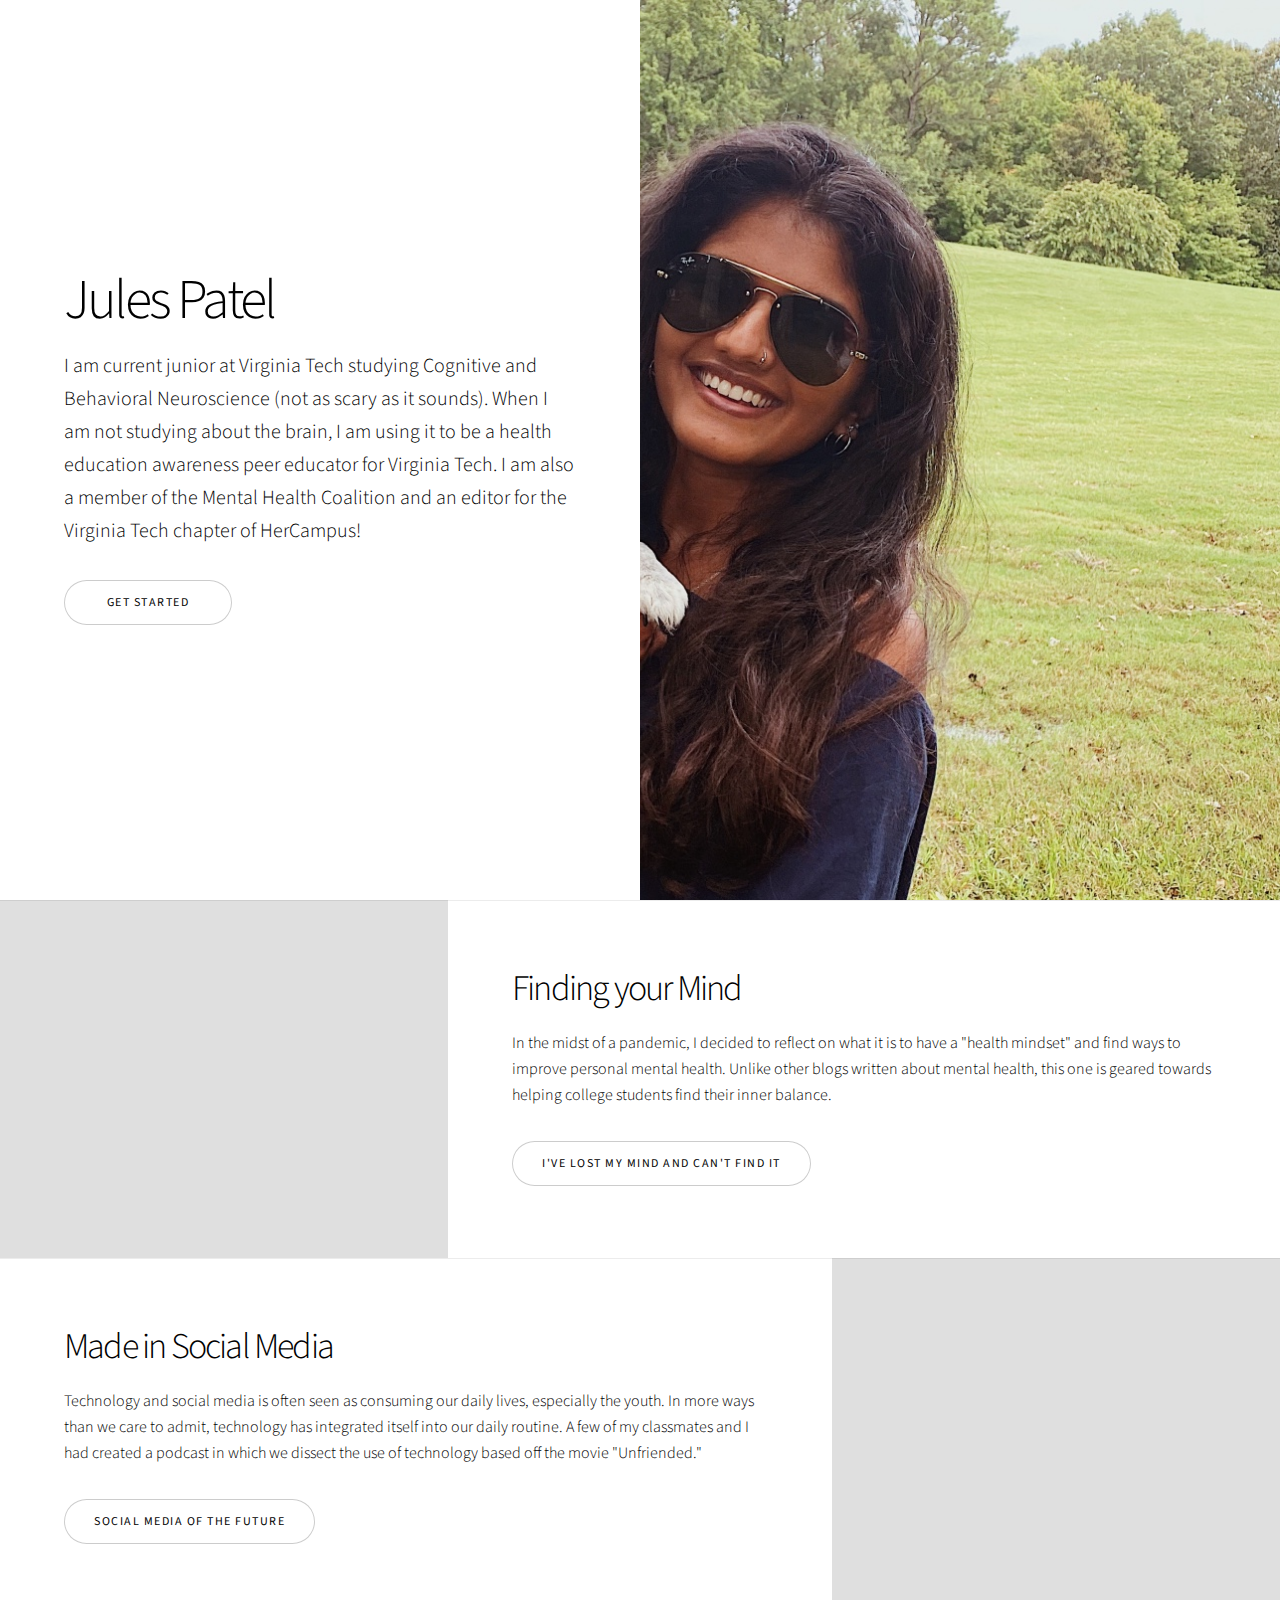
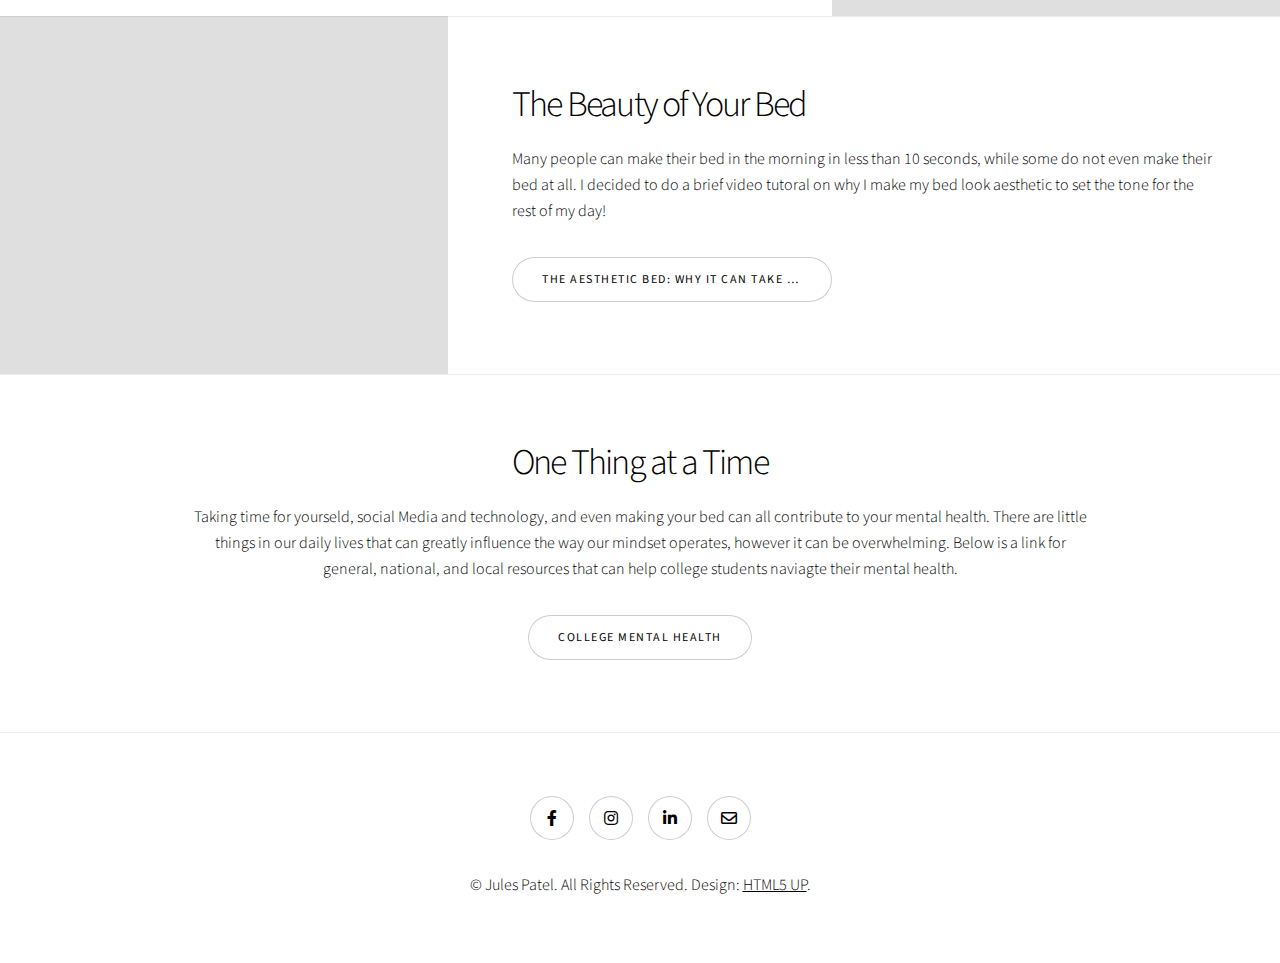
==== commit 14b6b026: "Update index.html" ====
--- a/index.html
+++ b/index.html
@@ -67,7 +67,7 @@
 							<h2>The Beauty of Your Bed</h2>
 							<p>	Many people can make their bed in the morning in less than 10 seconds, while some do not even make their bed at all. I decided to do a brief video tutoral on why I make my bed look aesthetic to set the tone for the rest of my day!</p>
 							<ul class="actions stacked">
-								<li><a href="#" class="button">My Aesthetic Bed</a></li>
+								<li><a href="https://youtu.be/AJ5o_sZulI8" class="button">The Aesthetic Bed: Why it can take longer than 10 seconds to make</a></li>
 							</ul>
 						</div>
 						<div class="image">
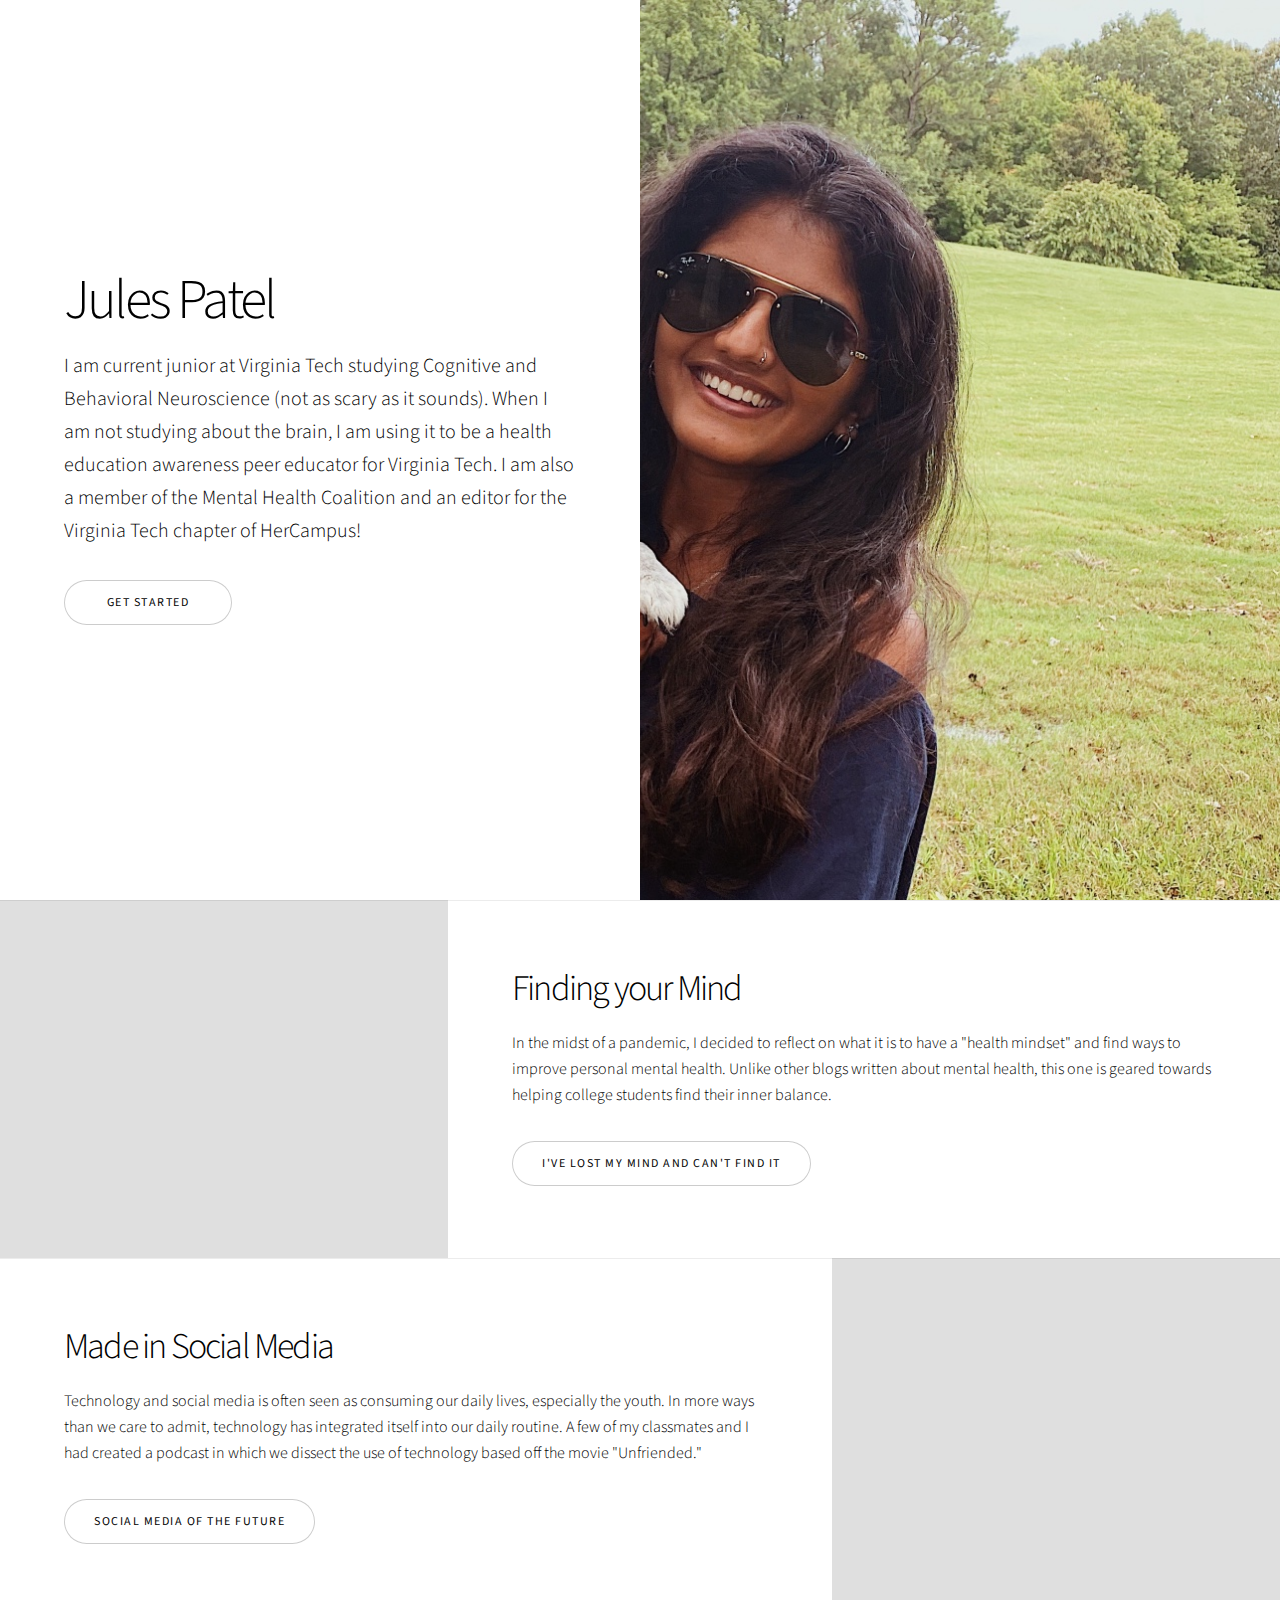
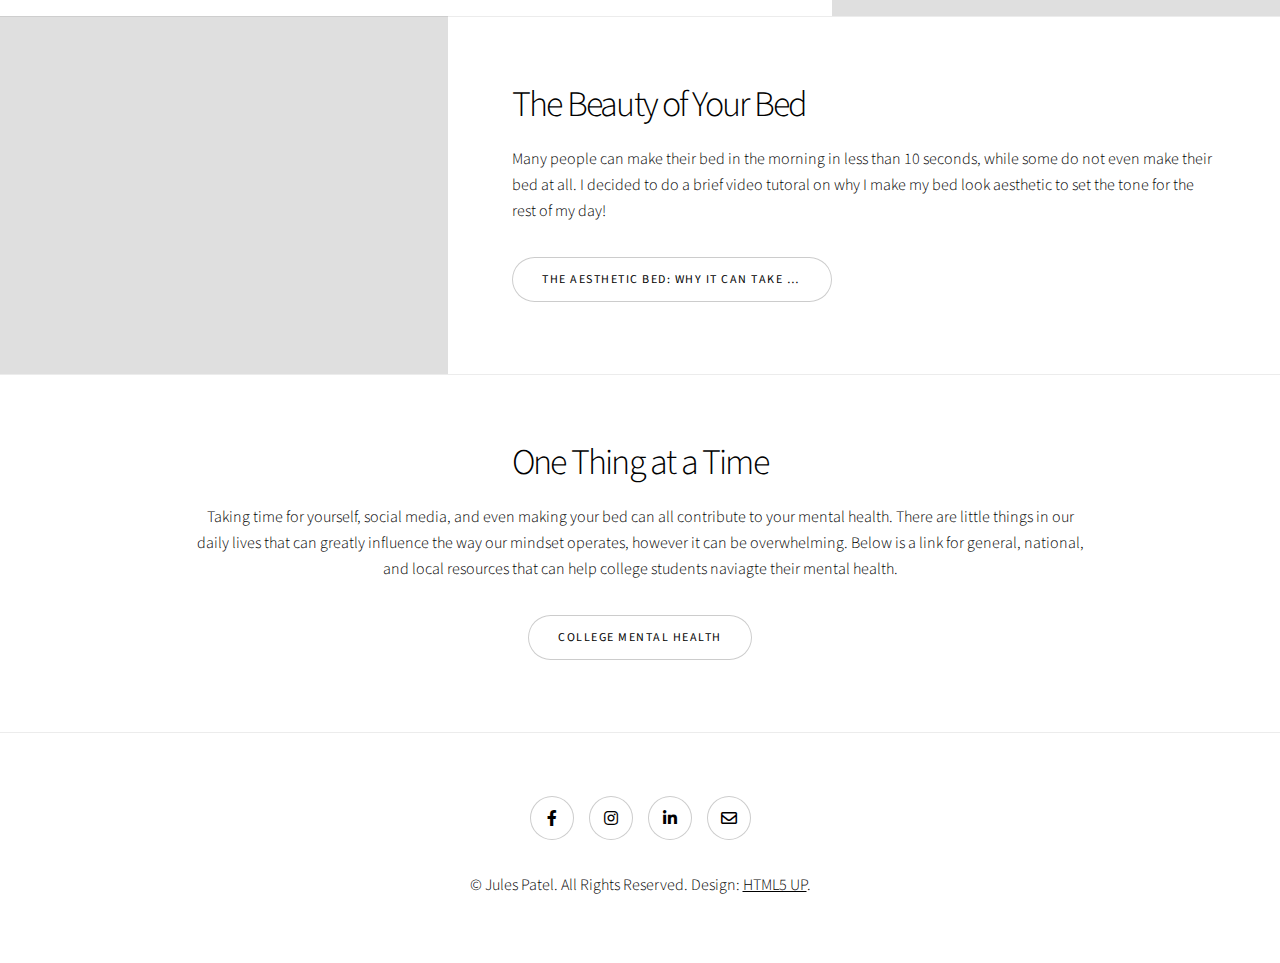
==== commit 802290f1: "Update index.html" ====
--- a/index.html
+++ b/index.html
@@ -79,7 +79,7 @@
 					<section class="wrapper style1 align-center">
 						<div class="inner">
 							<h2>One Thing at a Time</h2>
-							<p>Taking time for yourseld, social Media and technology, and even making your bed can all contribute to your mental health. There are little things in our daily lives that can greatly influence the way our mindset operates, however it can be overwhelming. Below is a link for general, national, and local resources that can help college students naviagte their mental health.<p>
+							<p>Taking time for yourself, social media, and even making your bed can all contribute to your mental health. There are little things in our daily lives that can greatly influence the way our mindset operates, however it can be overwhelming. Below is a link for general, national, and local resources that can help college students naviagte their mental health.<p>
 								<ul class="actions stacked">
 									<li><a href="https://www.onlinecolleges.net/for-students/mental-health-resources/" class="button">College Mental Health</a></li>
 								</ul>
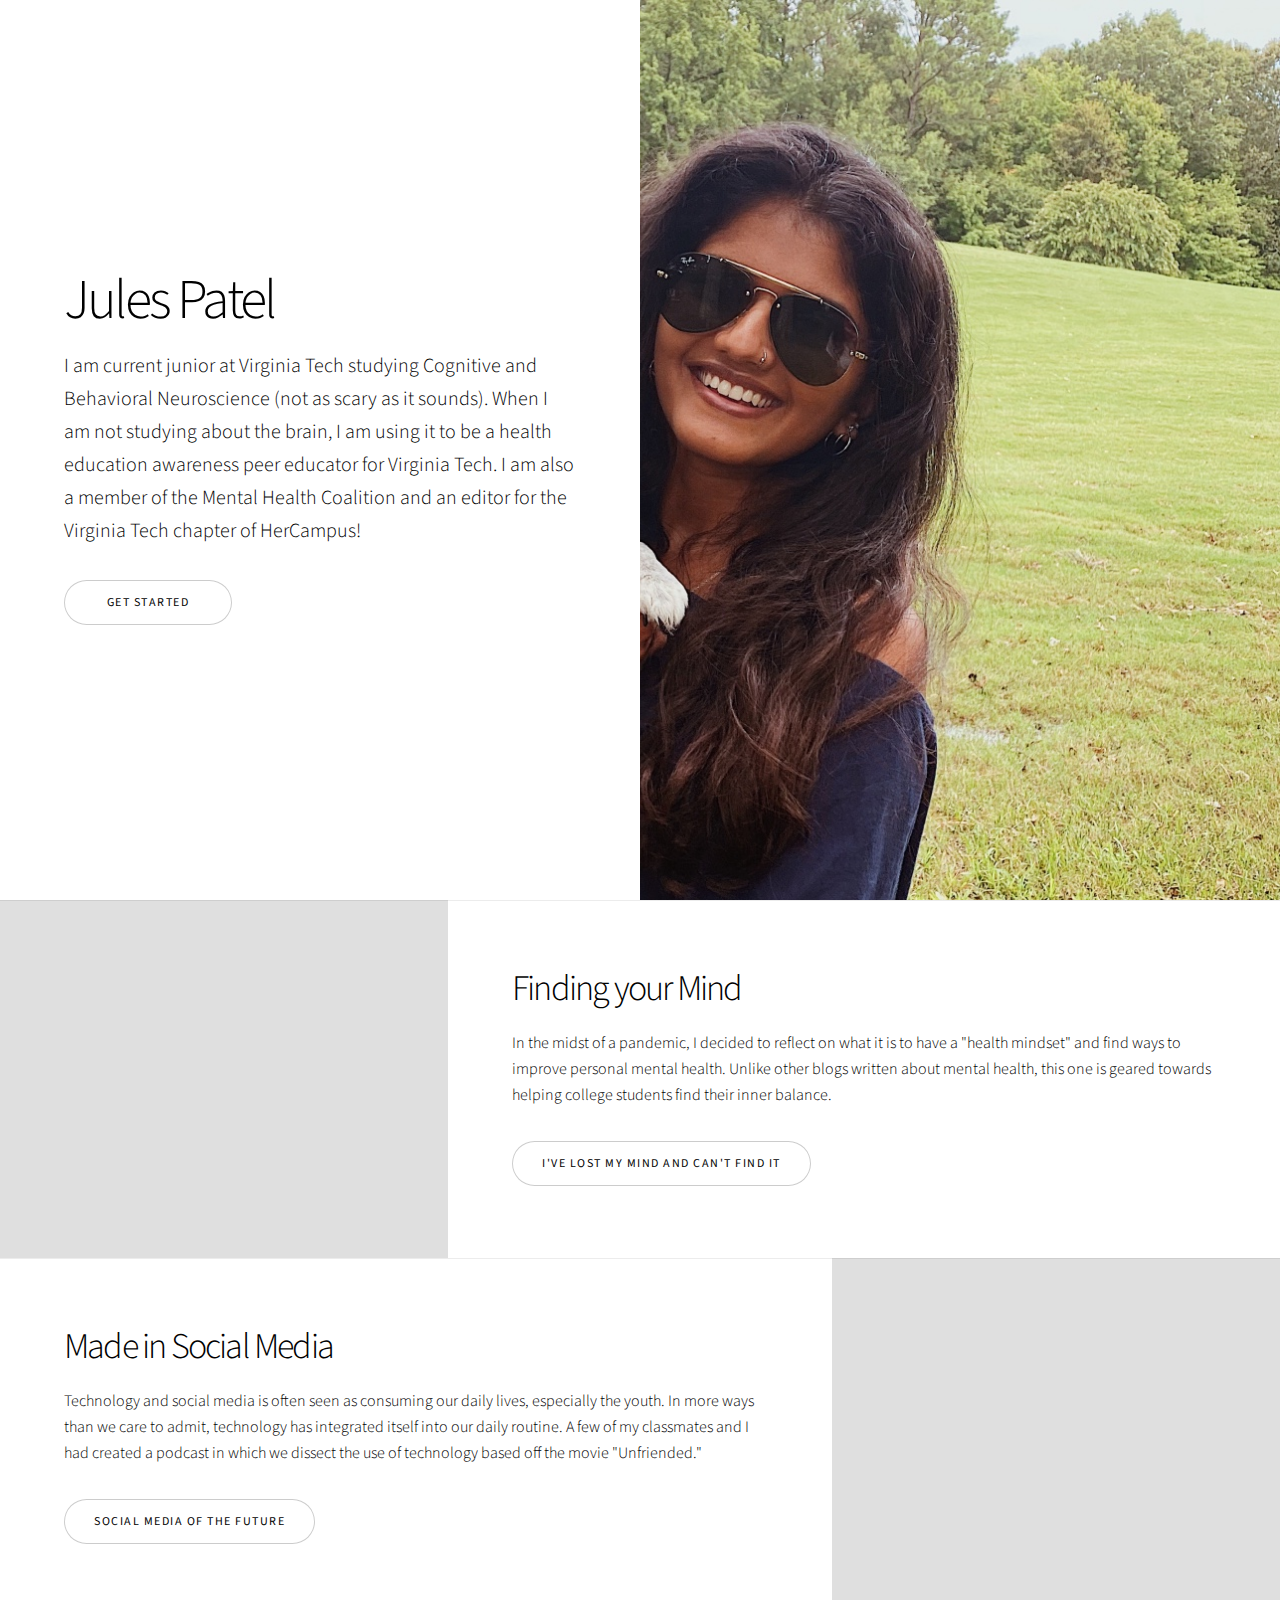
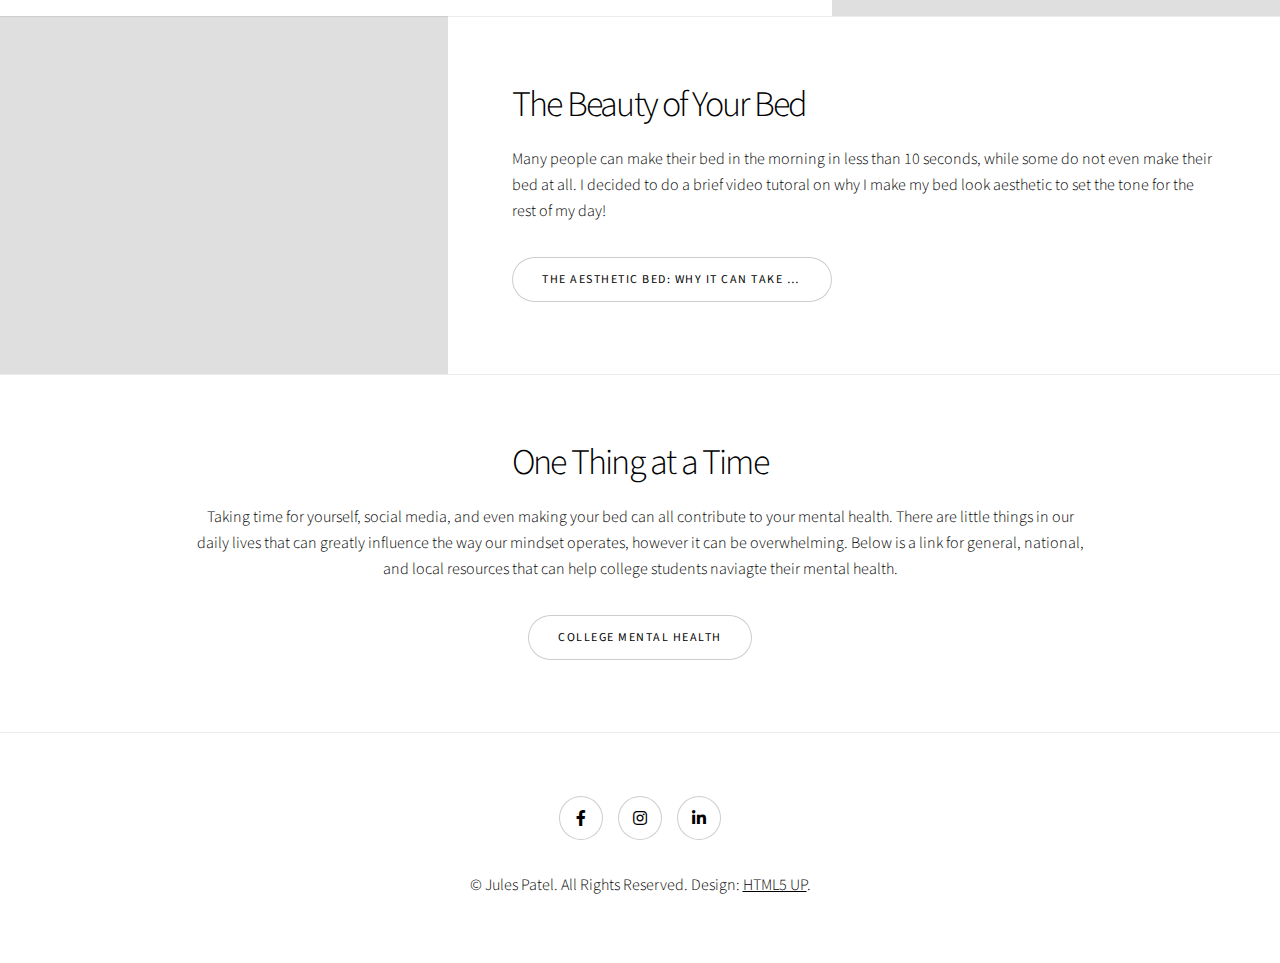
==== commit 42ce8482: "Update index.html" ====
--- a/index.html
+++ b/index.html
@@ -93,8 +93,7 @@
 							<ul class="icons">
 								<li><a href="https://www.facebook.com/jules.patel/" class="icon brands style2 fa-facebook-f"><span class="label">Facebook</span></a></li>
 								<li><a href="https://www.instagram.com/_julless_/" class="icon brands style2 fa-instagram"><span class="label">Instagram</span></a></li>
-								<li><a href="#" class="icon brands style2 fa-linkedin-in"><span class="label">LinkedIn</span></a></li>
-								<li><a href="#" class="icon style2 fa-envelope"><span class="label">Email</span></a></li>
+								<li><a href="https://www.linkedin.com/in/jules-patel-343797173" class="icon brands style2 fa-linkedin-in"><span class="label">LinkedIn</span></a></li>
 							</ul>
 							<p>&copy; Jules Patel. All Rights Reserved. Design: <a href="https://html5up.net">HTML5 UP</a>.</p>
 						</div>
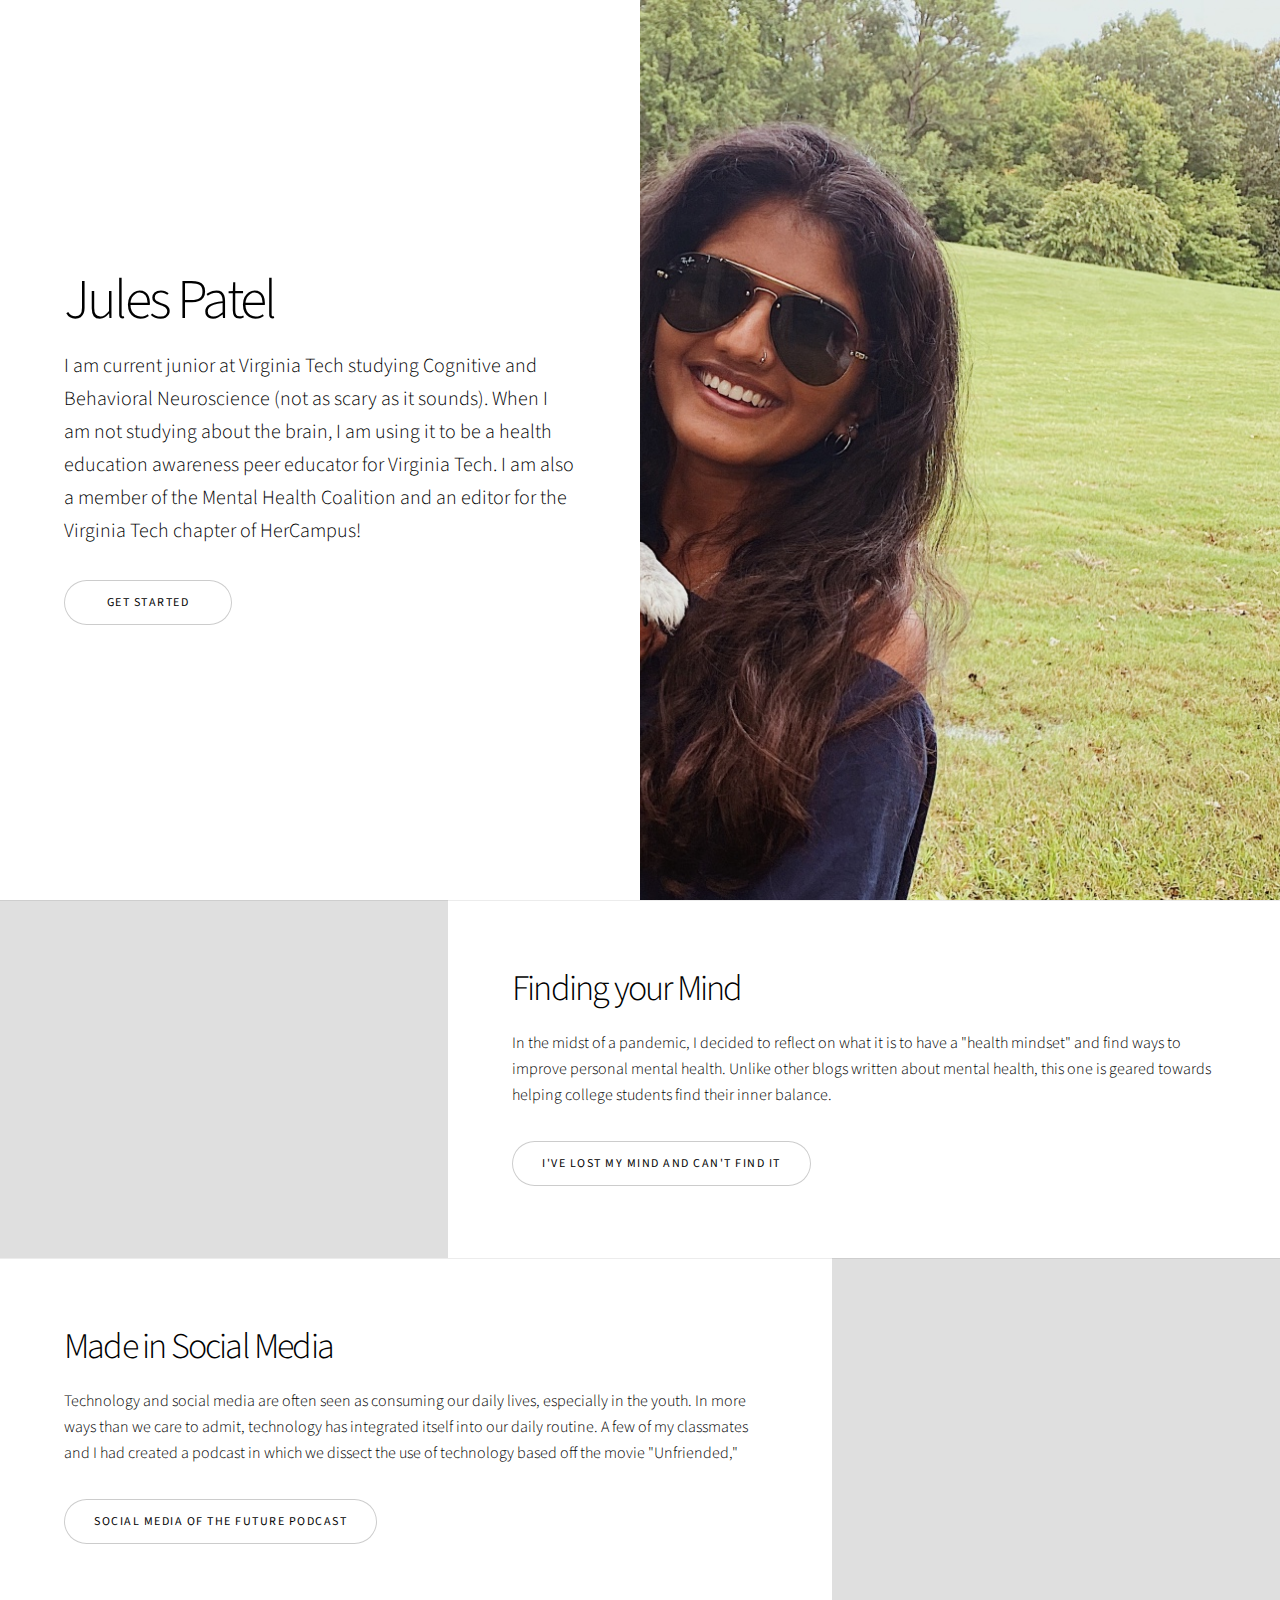
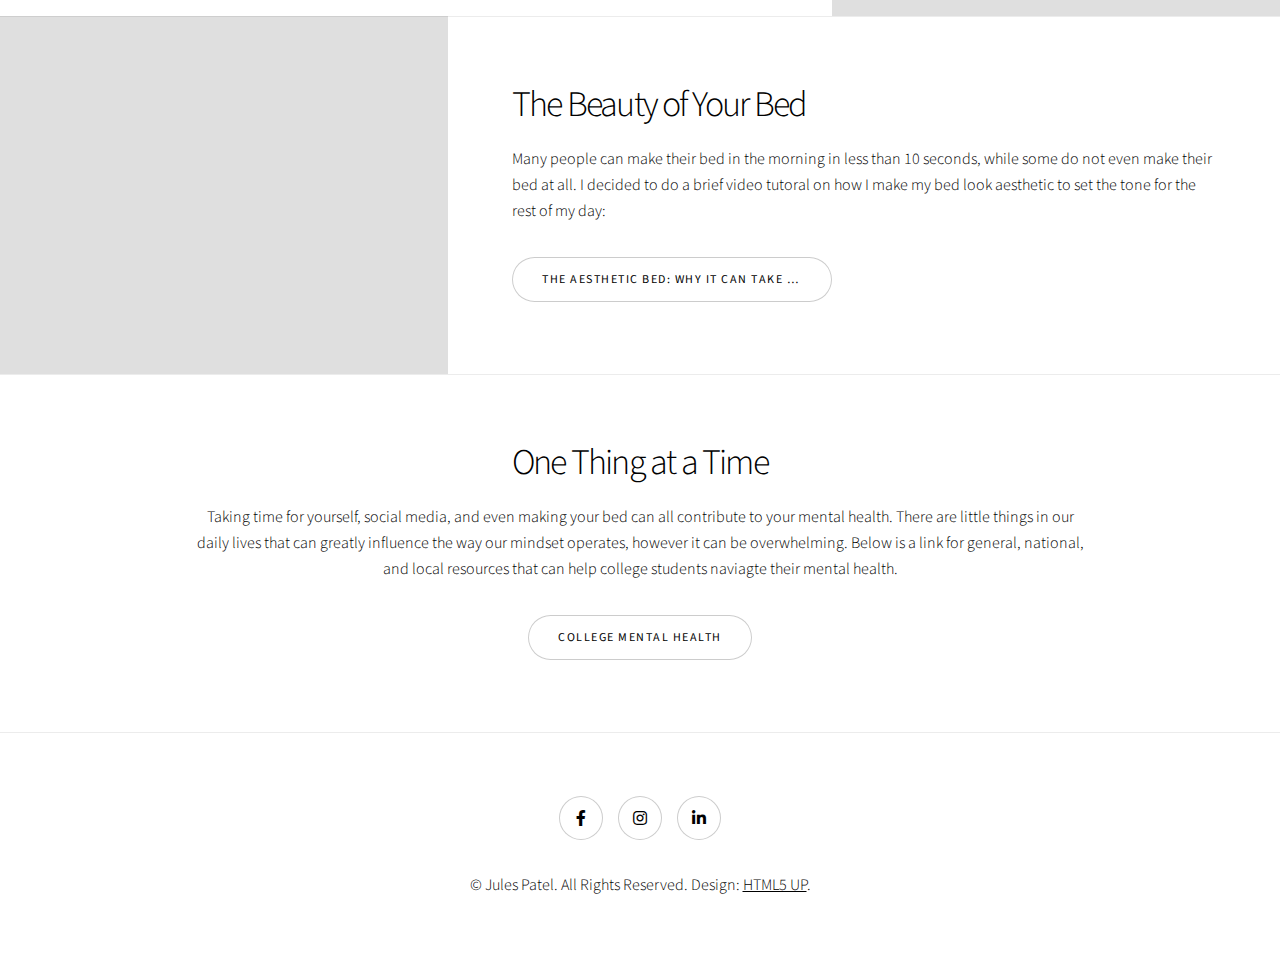
==== commit df31d0d8: "Update index.html" ====
--- a/index.html
+++ b/index.html
@@ -50,10 +50,10 @@
 					<section class="spotlight style1 orient-left content-align-left image-position-center onscroll-image-fade-in">
 						<div class="content">
 							<h2>Made in Social Media</h2>
-							<p>Technology and social media is often seen as consuming our daily lives, especially the youth. In more ways than we care to admit, technology has integrated itself into our daily routine. A few of my classmates and I had created a podcast in which we dissect the use of technology based off the movie "Unfriended."</p>
+							<p>Technology and social media are often seen as consuming our daily lives, especially in the youth. In more ways than we care to admit, technology has integrated itself into our daily routine. A few of my classmates and I had created a podcast in which we dissect the use of technology based off the movie "Unfriended,"</p>
 
 							<ul class="actions stacked">
-								<li><a href="https://soundcloud.app.goo.gl/zYyv" class="button">Social Media of the Future</a></li>
+								<li><a href="https://soundcloud.app.goo.gl/zYyv" class="button">Social Media of the Future Podcast</a></li>
 							</ul>
 						</div>
 						<div class="image">
@@ -65,7 +65,7 @@
 					<section class="spotlight style1 orient-right content-align-left image-position-center onscroll-image-fade-in">
 						<div class="content">
 							<h2>The Beauty of Your Bed</h2>
-							<p>	Many people can make their bed in the morning in less than 10 seconds, while some do not even make their bed at all. I decided to do a brief video tutoral on why I make my bed look aesthetic to set the tone for the rest of my day!</p>
+							<p>	Many people can make their bed in the morning in less than 10 seconds, while some do not even make their bed at all. I decided to do a brief video tutoral on how I make my bed look aesthetic to set the tone for the rest of my day:</p>
 							<ul class="actions stacked">
 								<li><a href="https://youtu.be/AJ5o_sZulI8" class="button">The Aesthetic Bed: Why it can take longer than 10 seconds to make</a></li>
 							</ul>
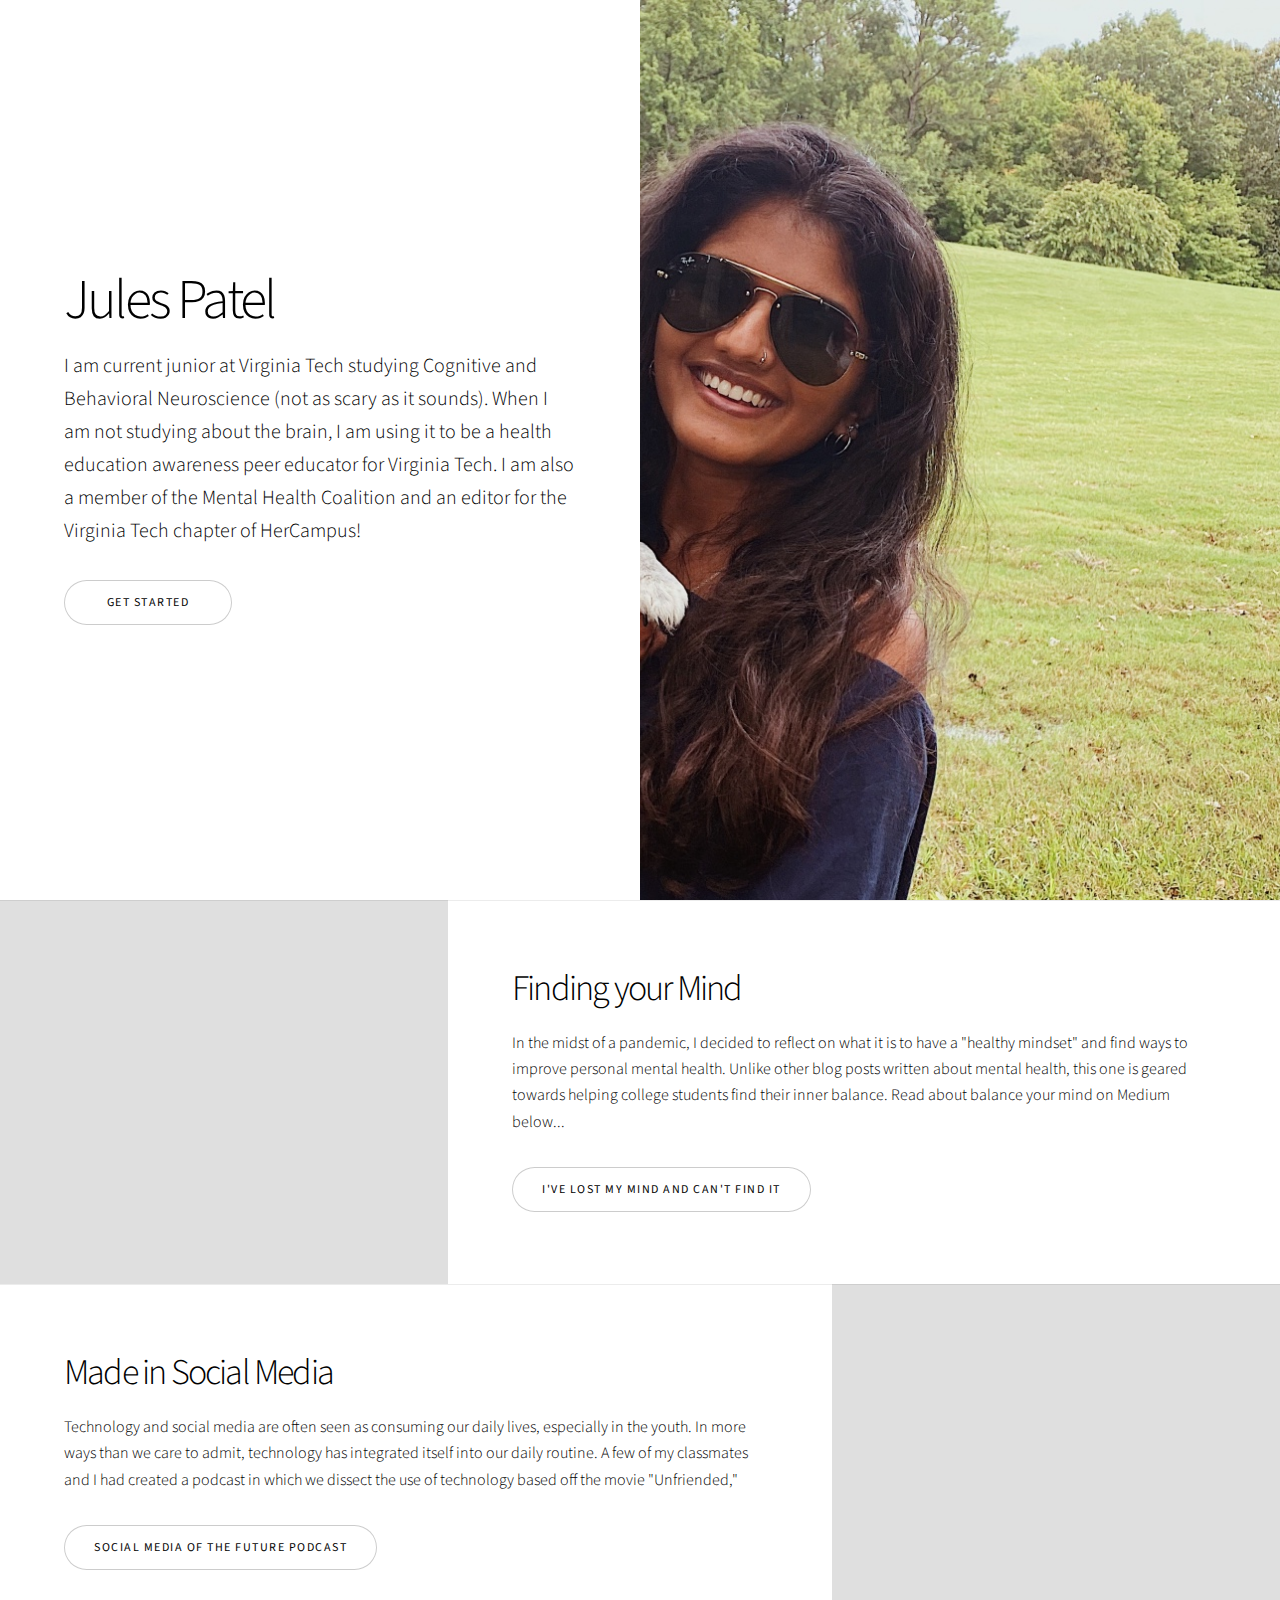
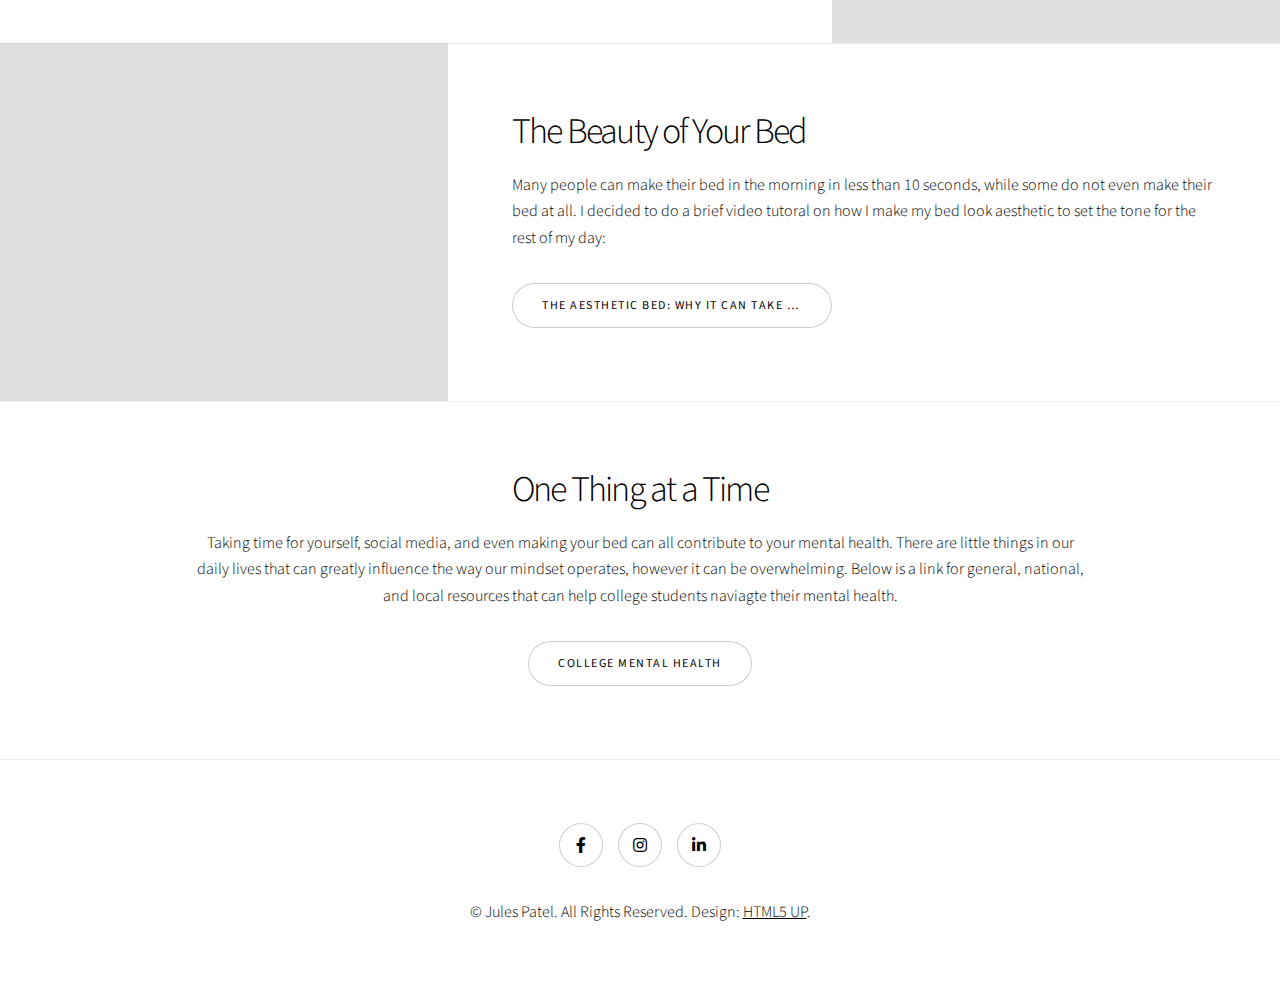
==== commit 5ff1ae02: "Update index.html" ====
--- a/index.html
+++ b/index.html
@@ -35,7 +35,7 @@
 					<section class="spotlight style1 orient-right content-align-left image-position-center onscroll-image-fade-in" id="first">
 						<div class="content">
 							<h2>Finding your Mind</h2>
-							<p>In the midst of a pandemic, I decided to reflect on what it is to have a "health mindset" and find ways to improve personal mental health. Unlike other blogs written about mental health, this one is geared towards helping college students find their inner balance.</p>
+							<p>In the midst of a pandemic, I decided to reflect on what it is to have a "healthy mindset" and find ways to improve personal mental health. Unlike other blog posts written about mental health, this one is geared towards helping college students find their inner balance. Read about balance your mind on Medium below...</p>
 
 							<ul class="actions stacked">
 								<li><a href="https://medium.com/@julesp14/ive-lost-my-mind-and-can-t-find-it-793884eb2aad?sk=927921e8052f304ed4b360e5c70a673d" class="button">I've Lost My Mind and Can't Find it</a></li>
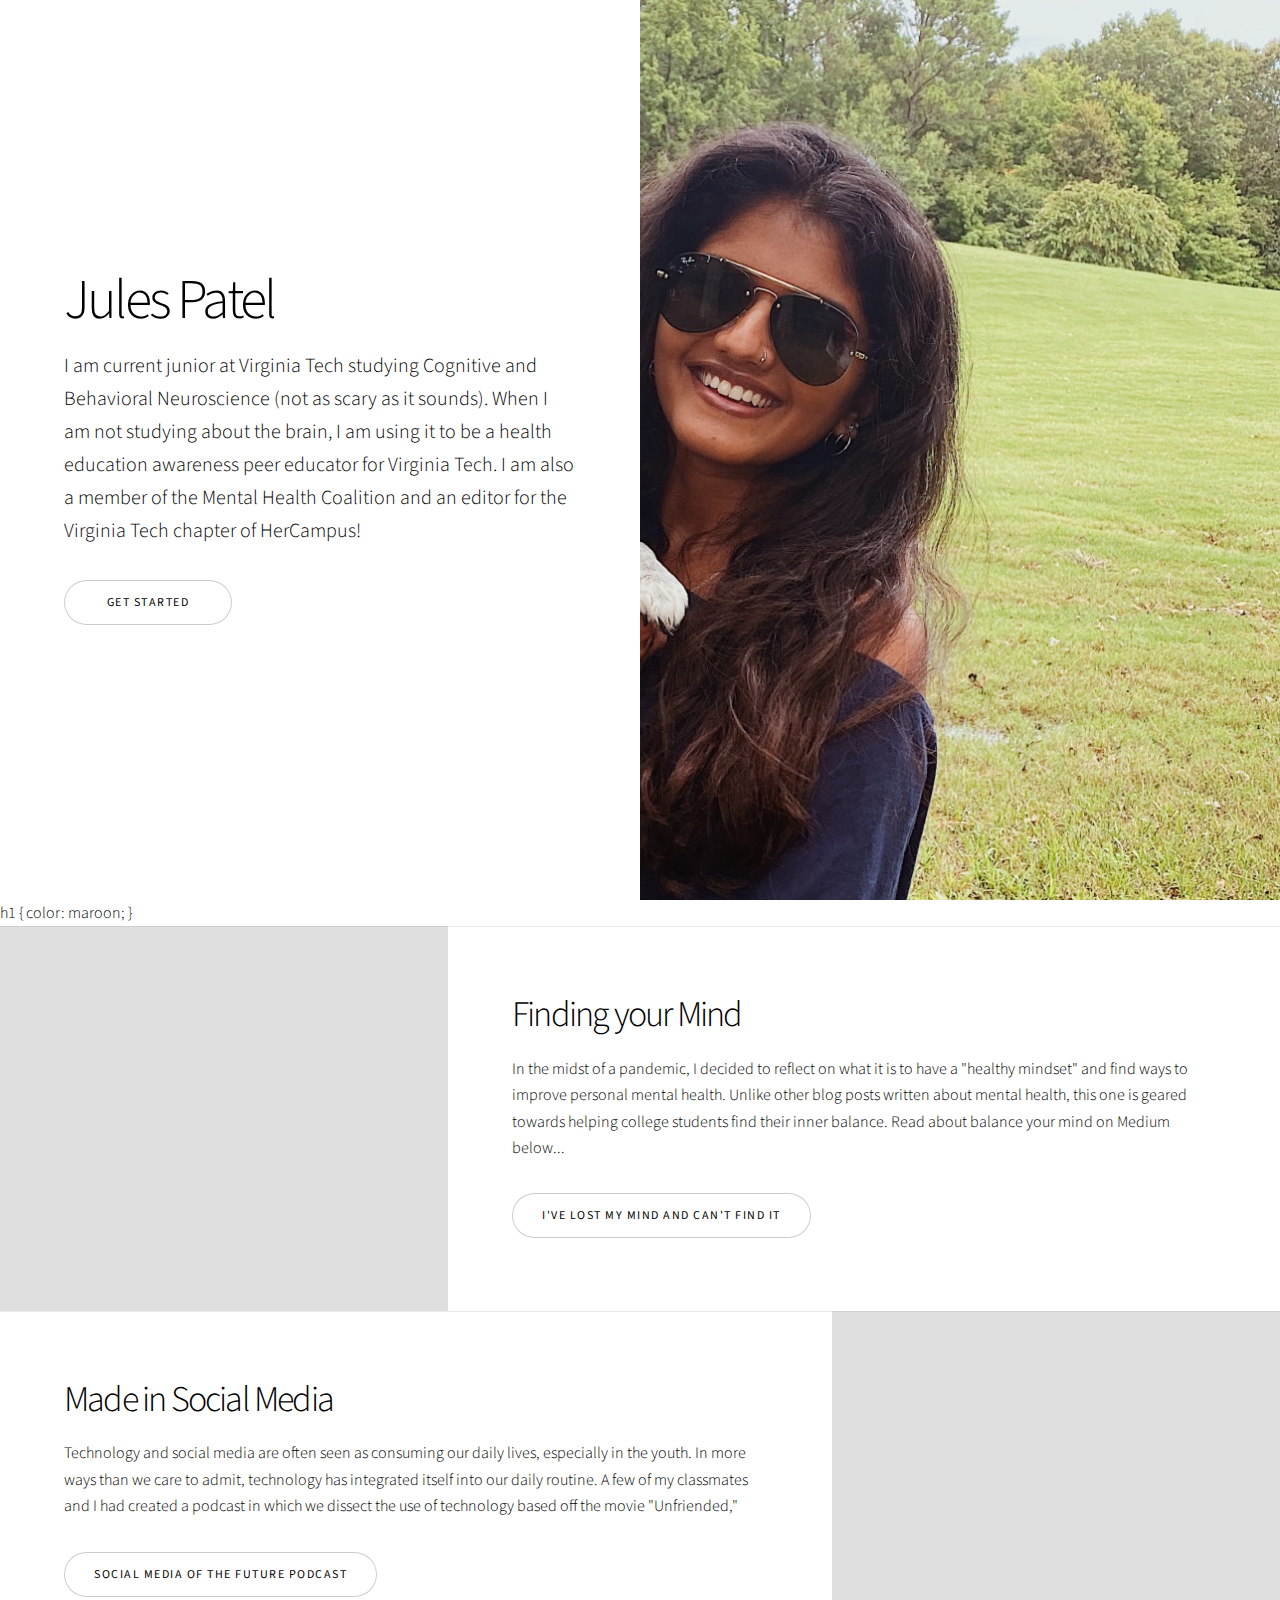
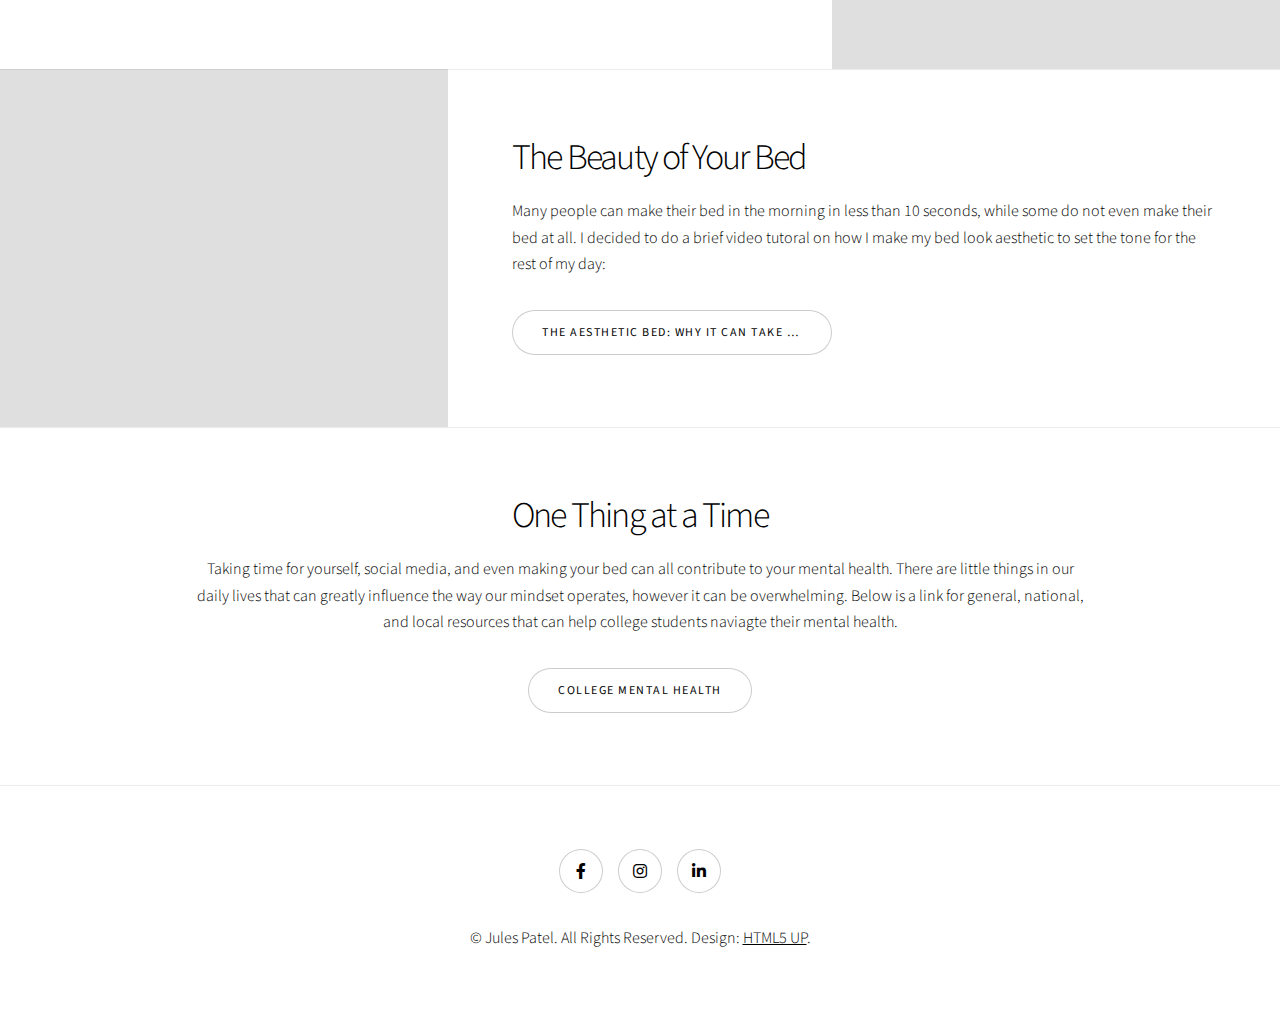
==== commit 99bb20ac: "Update index.html" ====
--- a/index.html
+++ b/index.html
@@ -30,6 +30,9 @@
 							<img src="images/dog-picture.jpg" alt="Jules Patel with her Dog" />
 						</div>
 					</section>
+					h1 {
+						color: maroon;
+					}
 
 				<!-- Two -->
 					<section class="spotlight style1 orient-right content-align-left image-position-center onscroll-image-fade-in" id="first">
